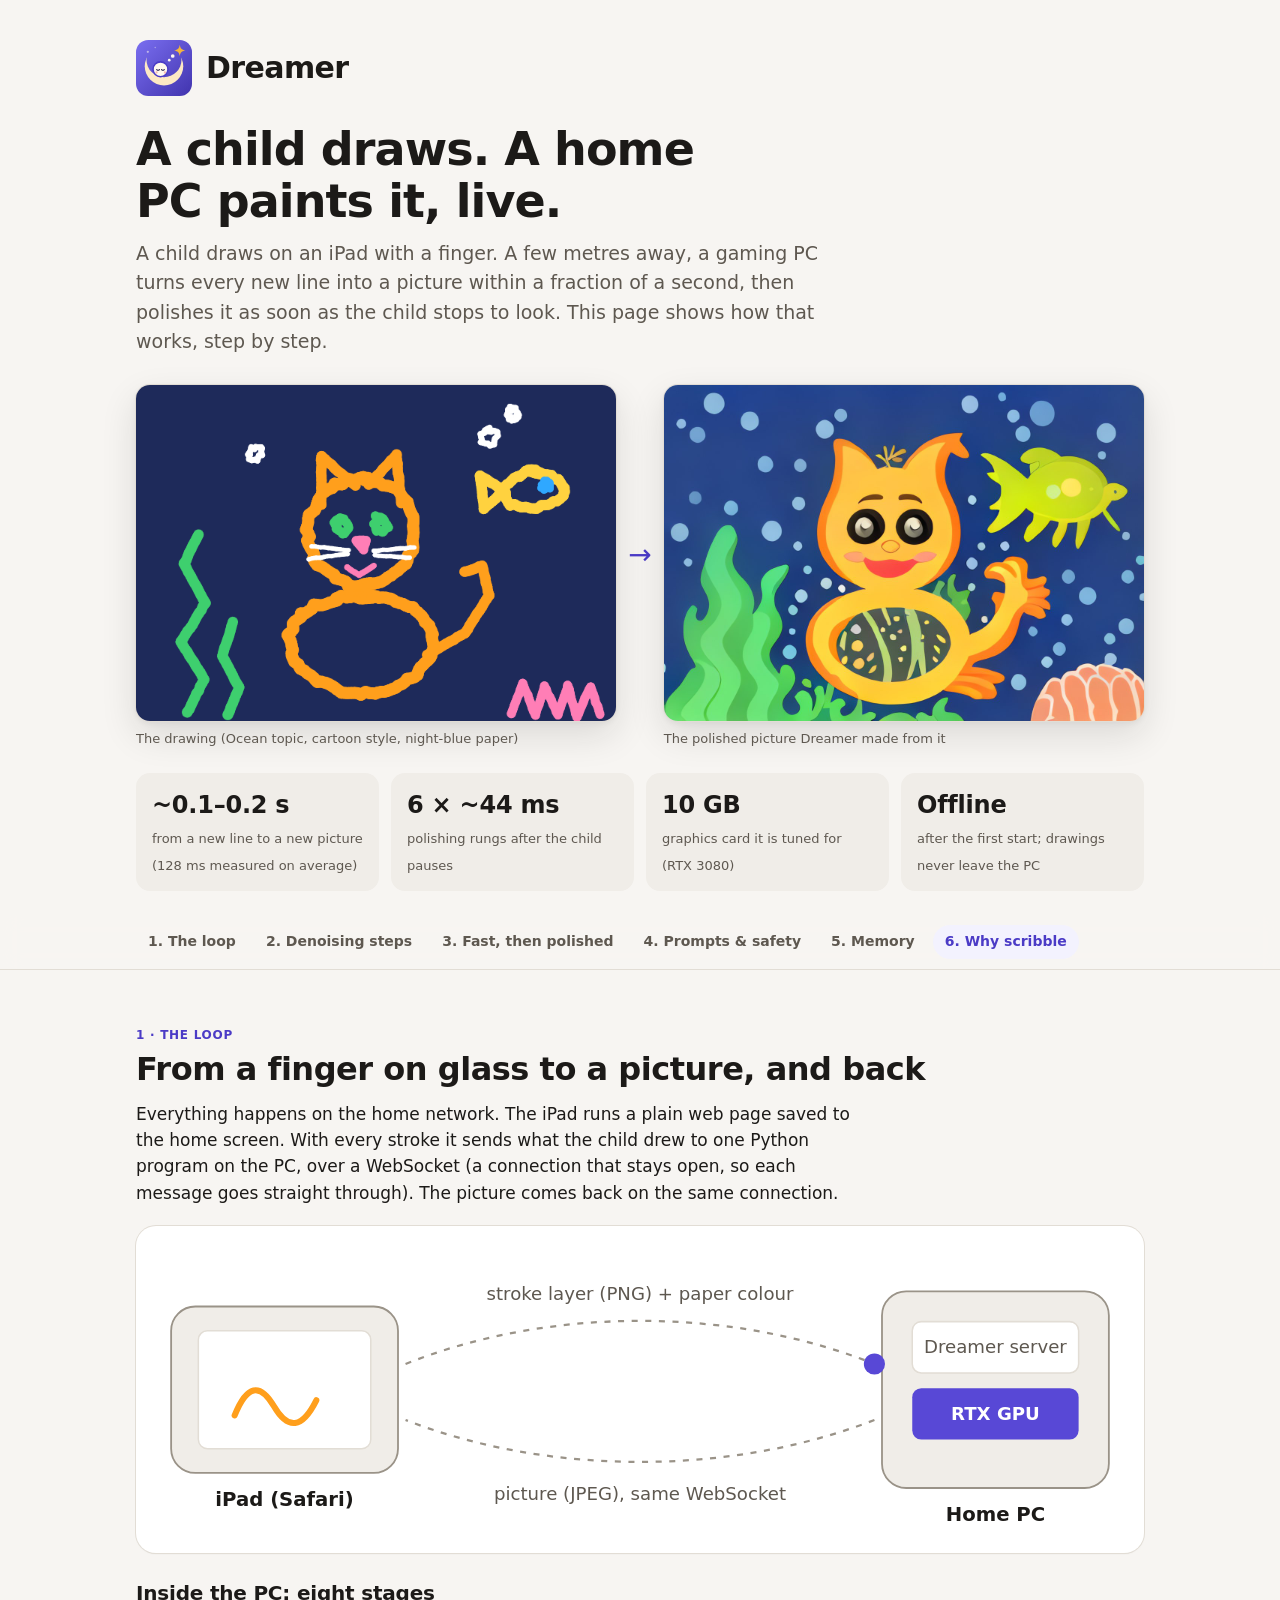
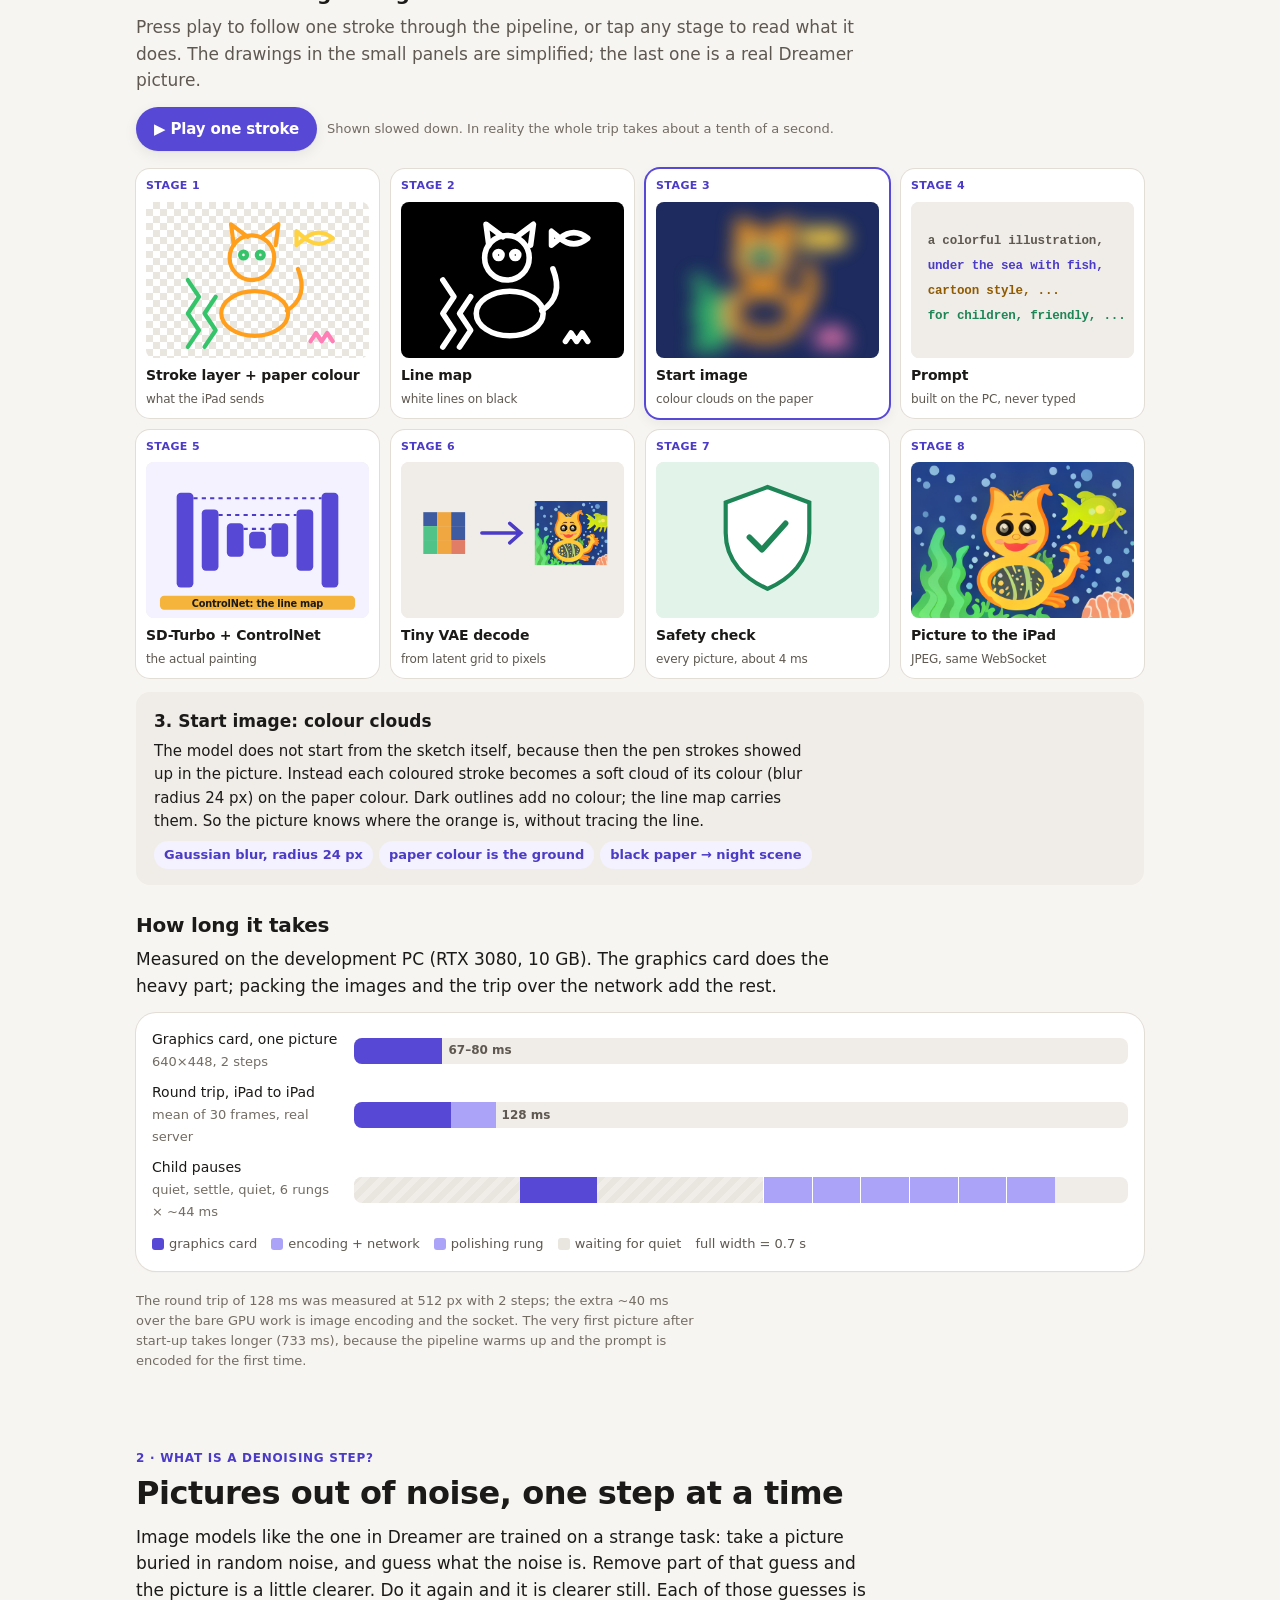
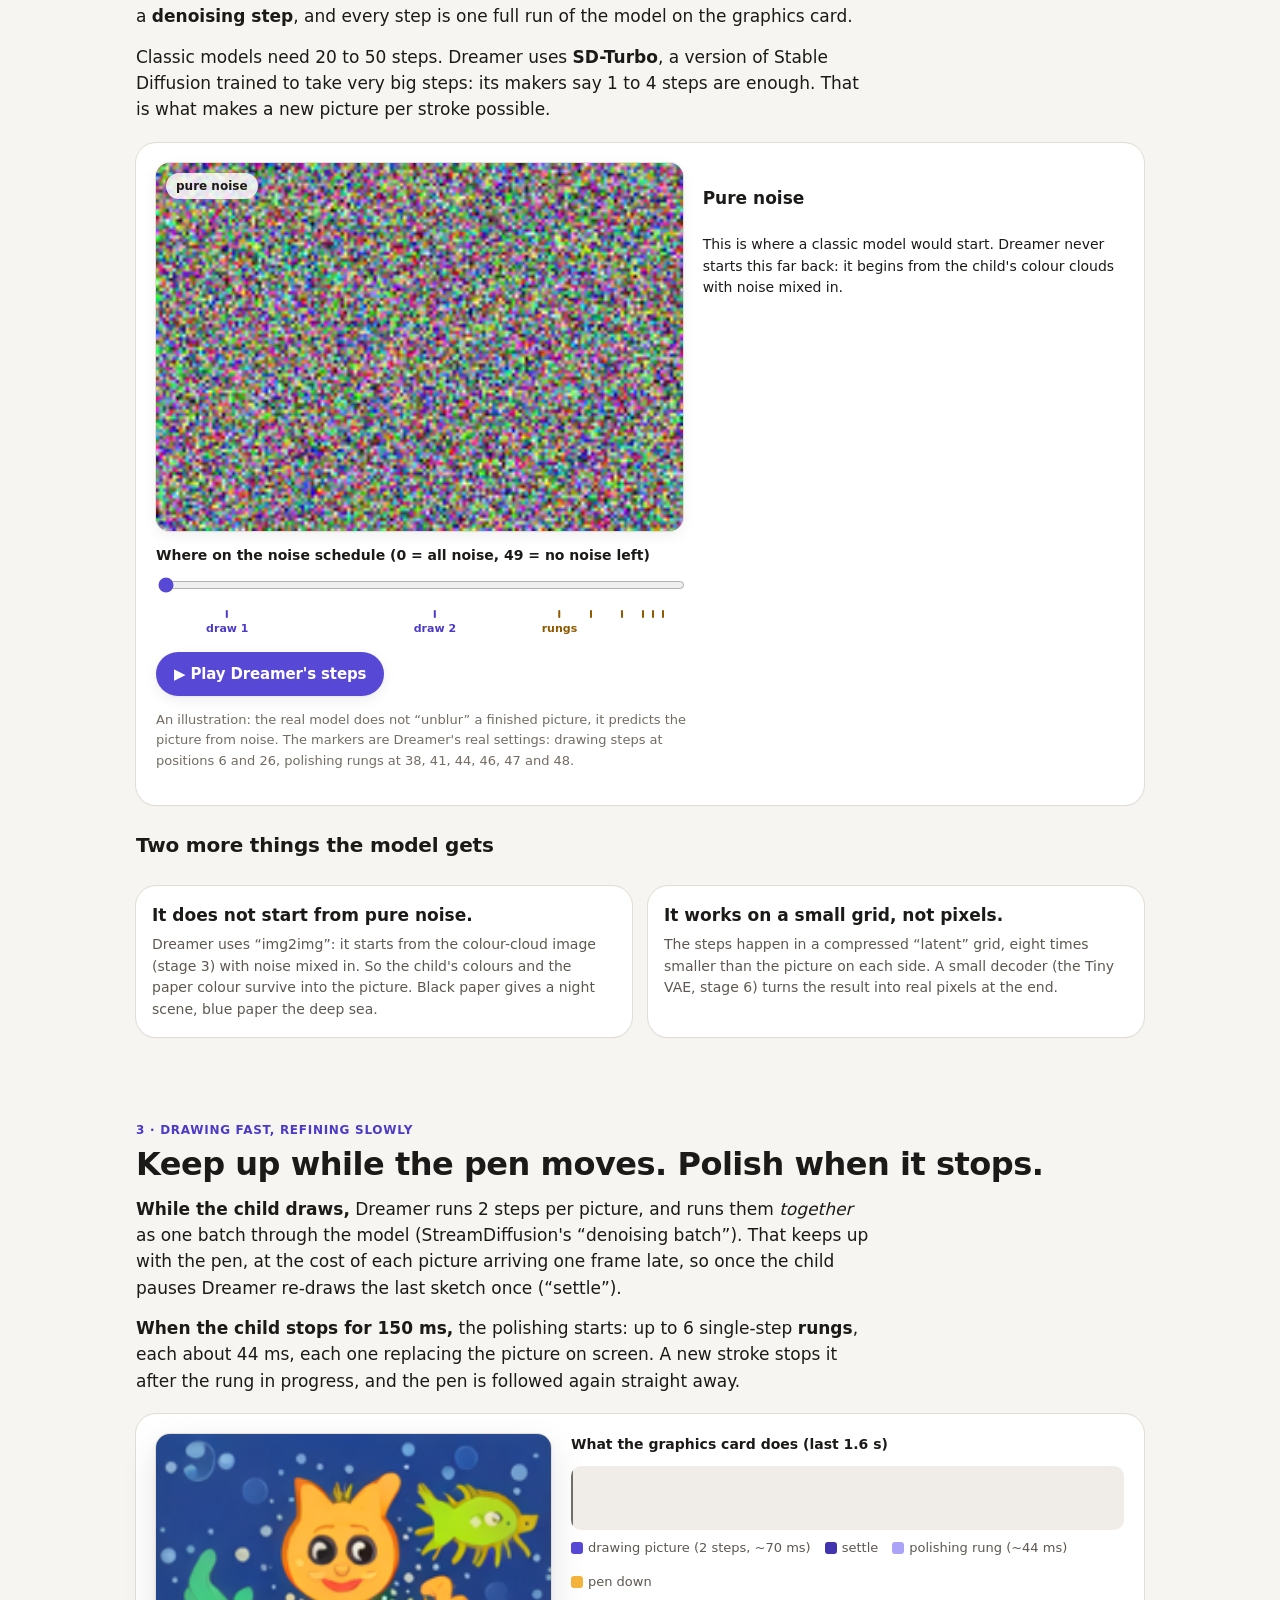
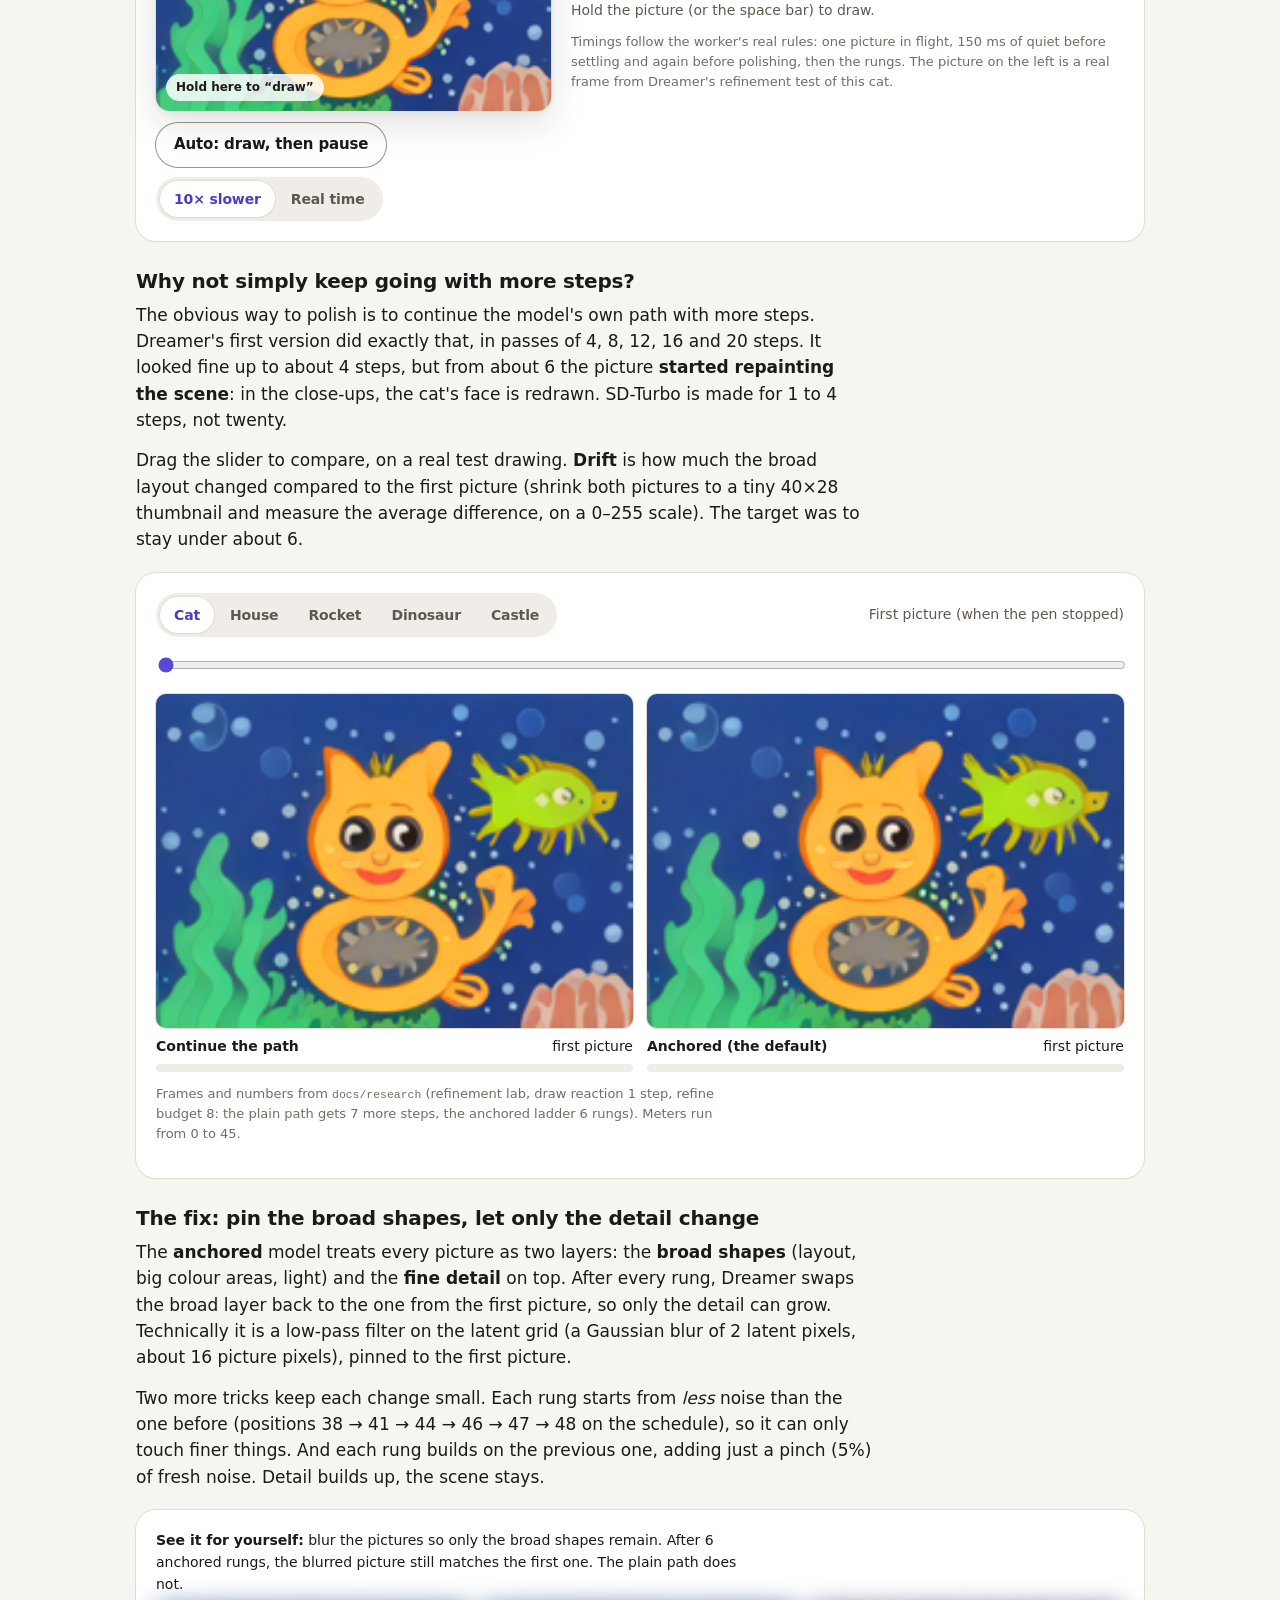
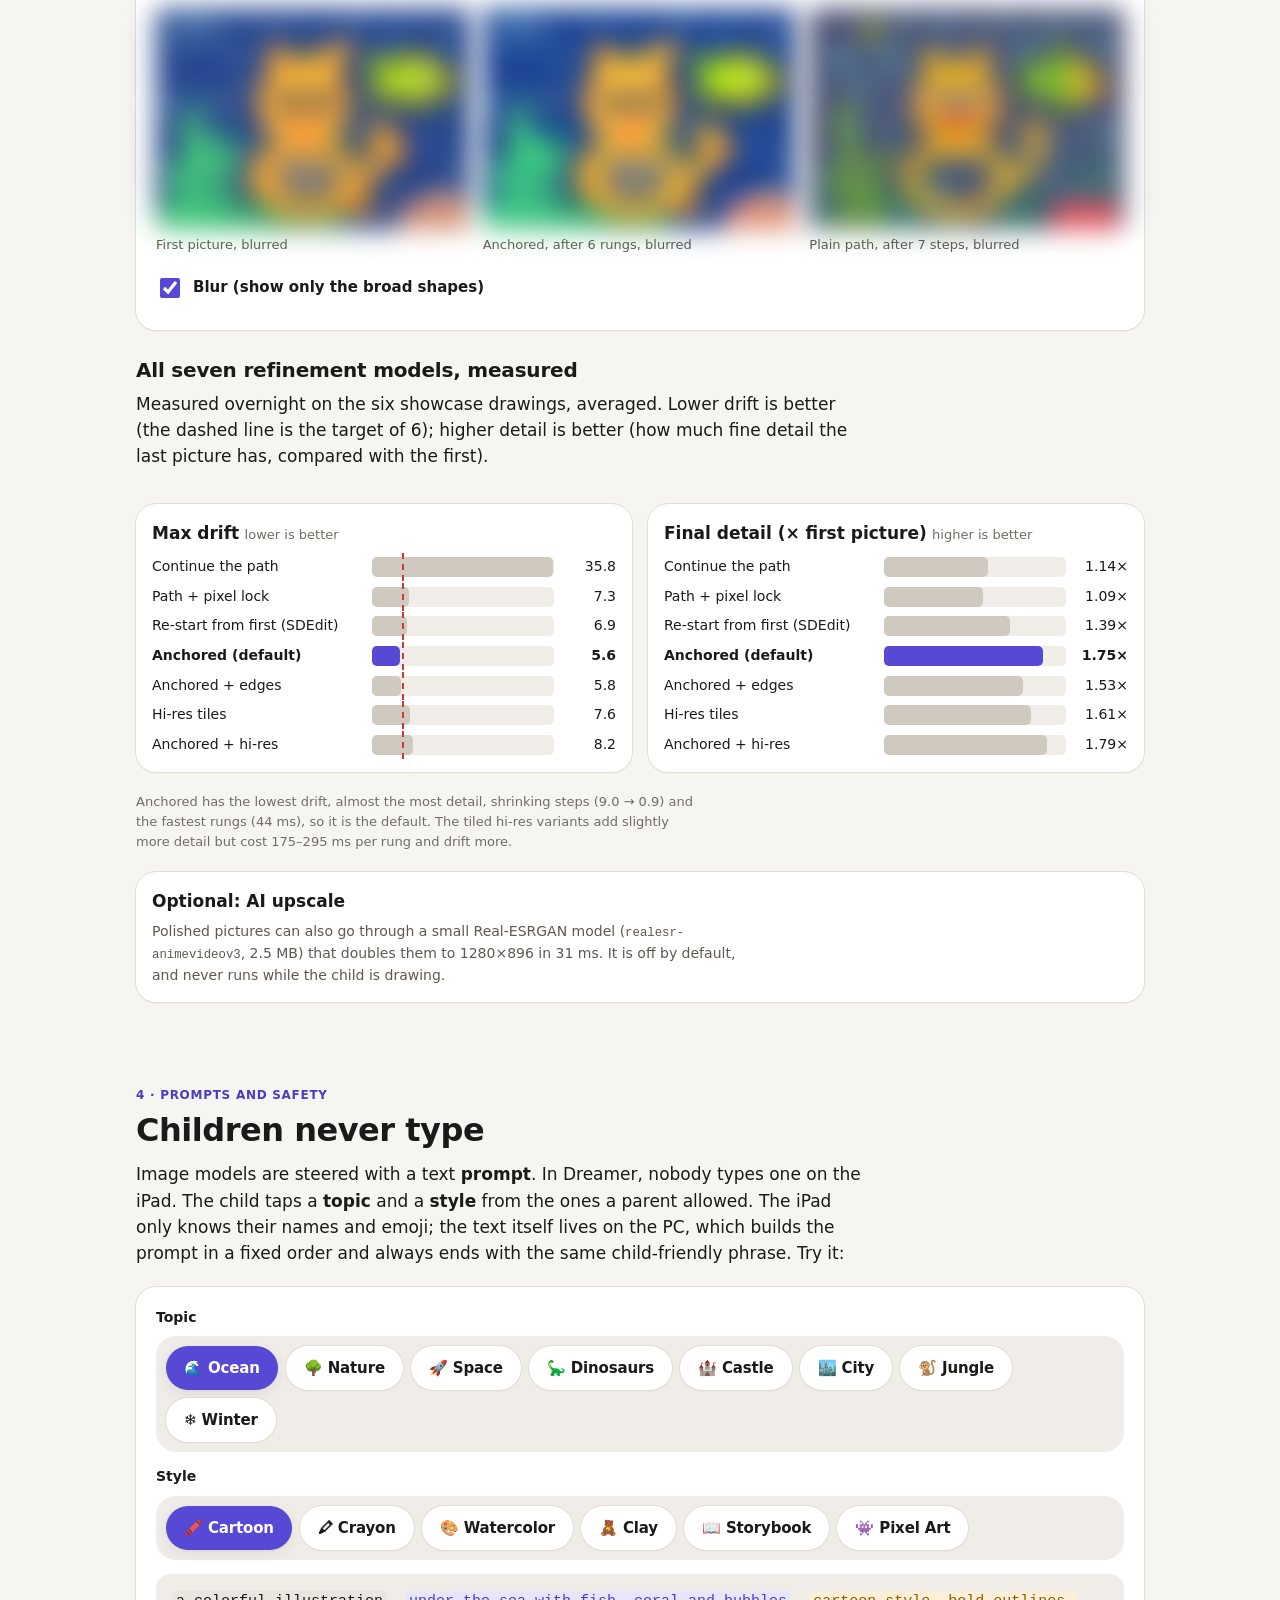
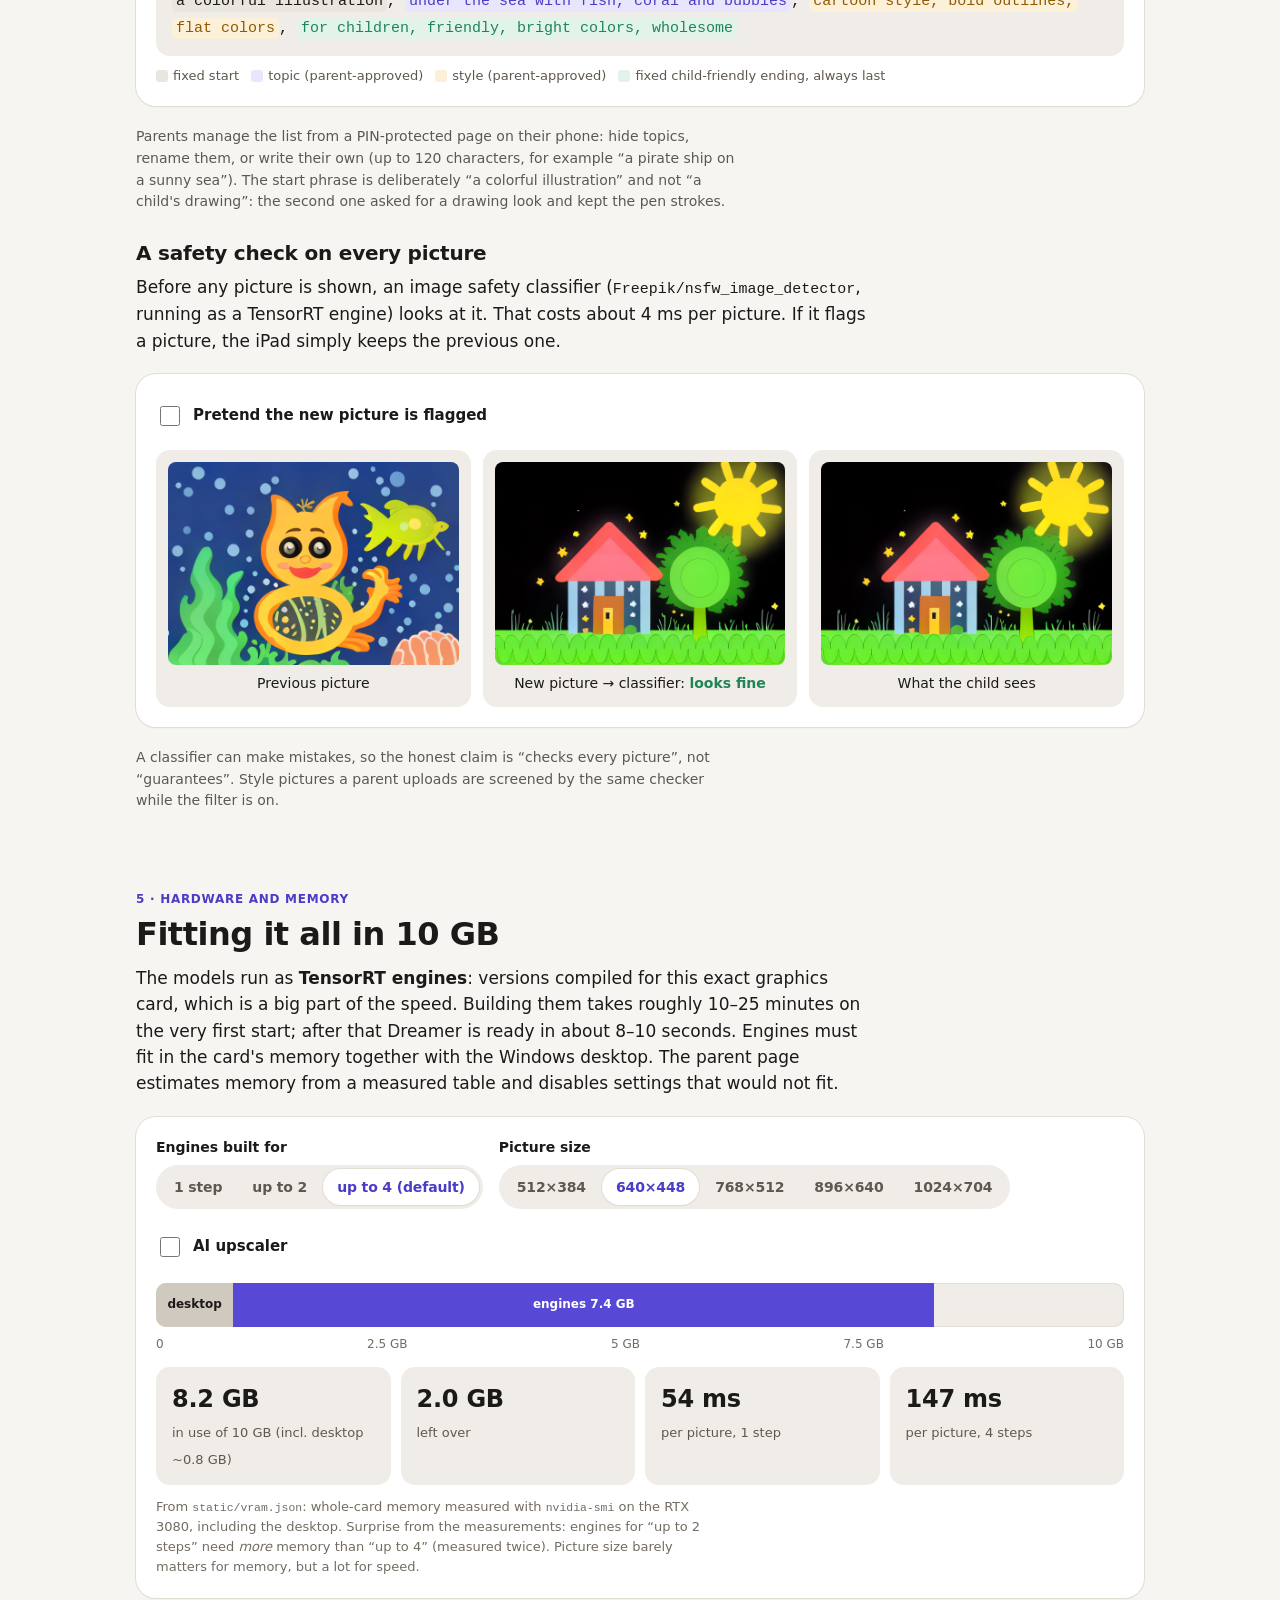
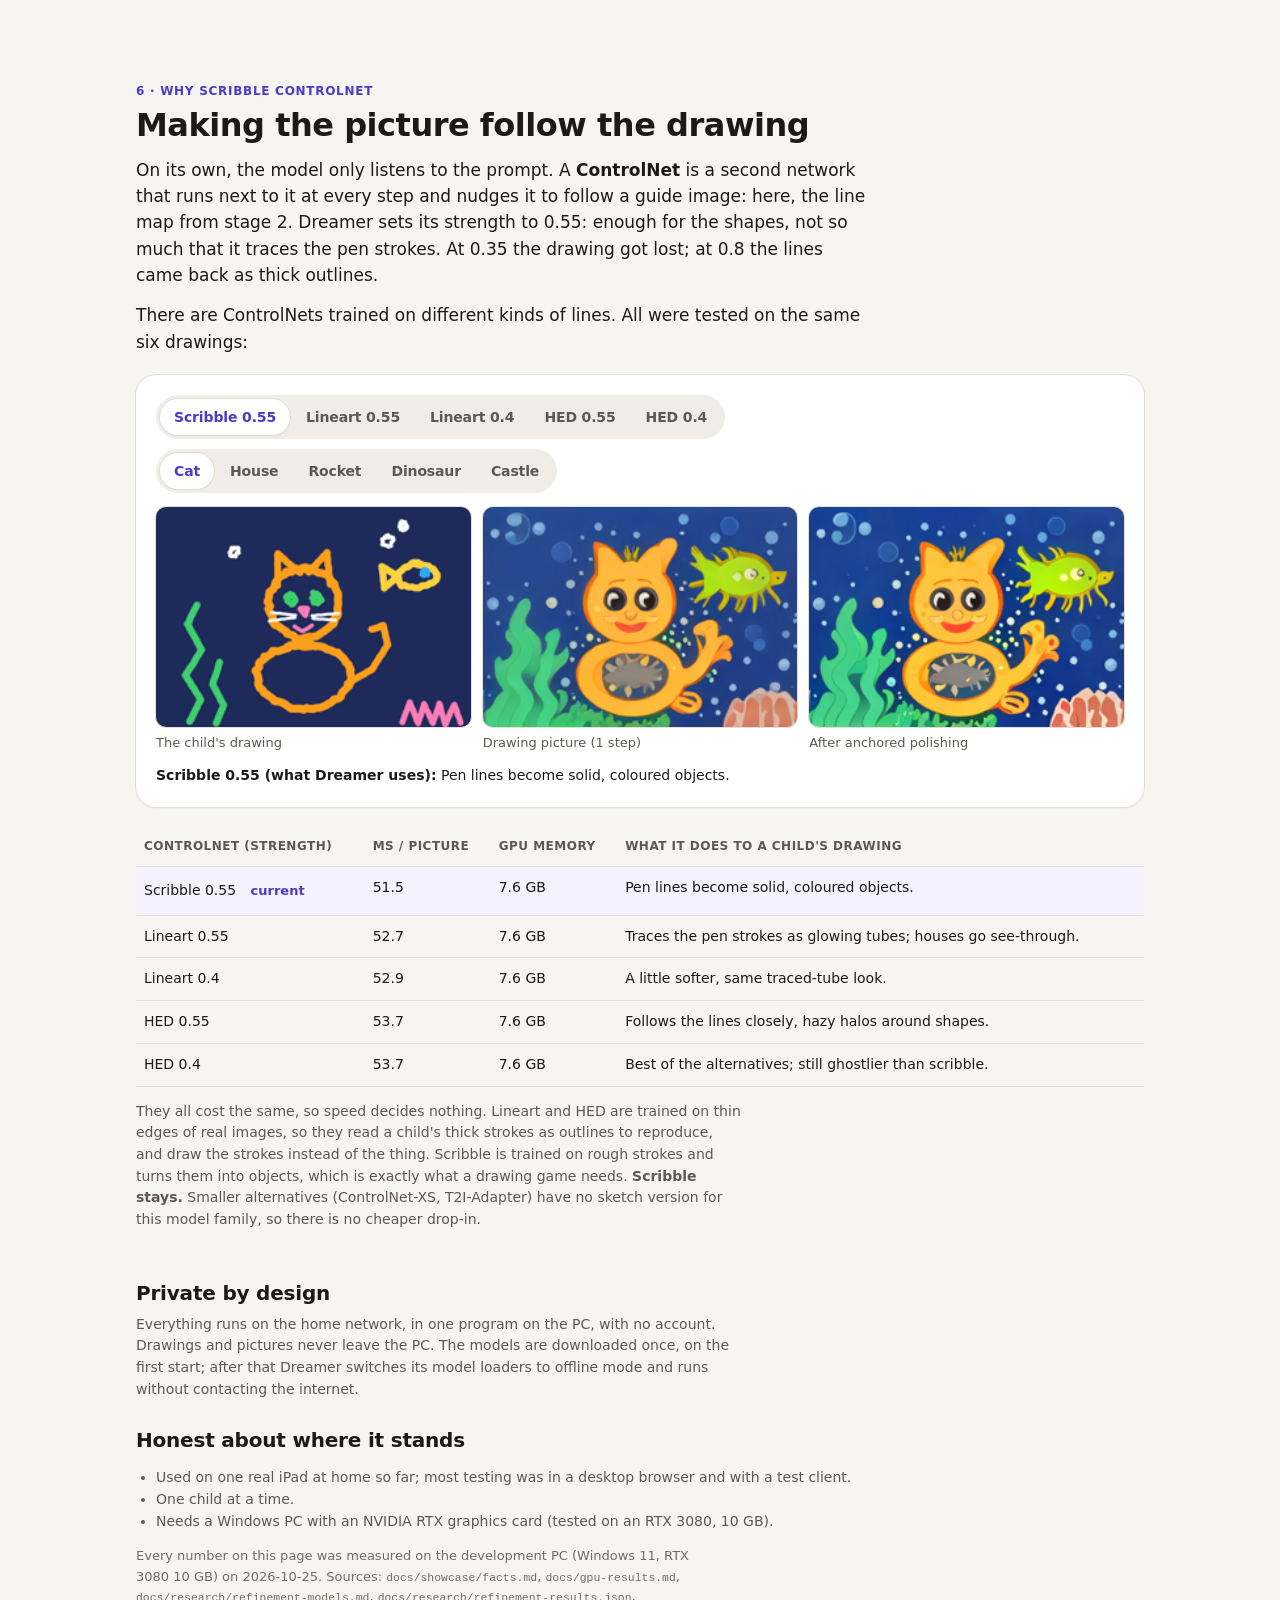
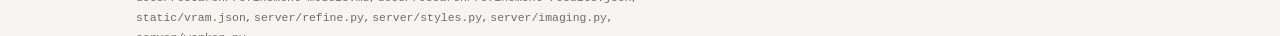
==== docs/how-it-works.html @ 0531d667 "Help strip shows the anchored refinement; explainer page; refinement timing corrected" ====
<!doctype html>
<html lang="en">
<head>
<meta charset="utf-8">
<meta name="viewport" content="width=device-width, initial-scale=1">
<title>How Dreamer Works</title>
<meta name="description" content="An interactive look inside Dreamer: how a child's drawing on an iPad becomes a picture on a home PC, live.">
<style>
/* Tokens follow static/theme.css (docs/design-system.md). Only this block holds raw colours. */
:root {
  --sand-0: #ffffff; --sand-25: #fcfbf9; --sand-50: #f7f5f2; --sand-100: #f0ede8; --sand-150: #e9e5df;
  --sand-200: #e2ddd5; --sand-300: #cfc9bf; --sand-400: #9a9388; --sand-500: #736c63; --sand-600: #5e5850;
  --sand-700: #46413b; --sand-800: #2a2724; --sand-850: #221f1d; --sand-900: #1c1a18; --sand-950: #141311;
  --sand-1000: #0e0d0c;
  --iris-50: #f3f2fe; --iris-100: #e8e6fd; --iris-300: #aba3f7; --iris-400: #9389f2; --iris-500: #6c5fe4;
  --iris-600: #5848d6; --iris-700: #4b3bc6; --iris-800: #4134ae; --iris-900: #2a2550; --iris-950: #211d3f;
  --green-100: #e2f3ea; --green-500: #4cbf86; --green-600: #1e8556; --green-900: #15302a;
  --amber-100: #fcf0d9; --amber-400: #f5b53d; --amber-600: #c27a00; --amber-800: #8f5a00; --amber-900: #33281a;
  --red-100: #fbe9e7; --red-300: #f28b84; --red-600: #cc3a31; --red-700: #b3302a; --red-900: #3a1d1b;

  --bg: var(--sand-50);
  --surface: var(--sand-0);
  --surface-sunken: var(--sand-100);
  --surface-pressed: var(--sand-150);
  --surface-inverse: var(--sand-900);
  --text: var(--sand-900);
  --text-muted: var(--sand-600);
  --text-subtle: var(--sand-500);
  --text-inverse: var(--sand-50);
  --text-on-accent: var(--sand-0);
  --border: var(--sand-200);
  --border-strong: var(--sand-400);
  --accent: var(--iris-600);
  --accent-hover: var(--iris-700);
  --accent-text: var(--iris-700);
  --accent-soft: var(--iris-50);
  --accent-soft-strong: var(--iris-100);
  --focus-color: var(--iris-500);
  --success: var(--green-600); --success-soft: var(--green-100);
  --warning: var(--amber-600); --warning-text: var(--amber-800); --warning-soft: var(--amber-100);
  --danger: var(--red-600); --danger-text: var(--red-700); --danger-soft: var(--red-100);
  --celebrate: var(--amber-400);
  --neutral-bar: var(--sand-300);
  --track-rung: var(--iris-300);
  --brand-night: linear-gradient(150deg, var(--iris-500) 0%, var(--iris-800) 100%);
  --shadow-color: 28 26 24;
  --shadow-1: 0 1px 2px rgb(var(--shadow-color) / 0.06), 0 1px 1px rgb(var(--shadow-color) / 0.04);
  --shadow-2: 0 1px 2px rgb(var(--shadow-color) / 0.05), 0 4px 14px rgb(var(--shadow-color) / 0.07);
  --shadow-3: 0 2px 6px rgb(var(--shadow-color) / 0.06), 0 14px 36px rgb(var(--shadow-color) / 0.12);

  --font-sans: system-ui, -apple-system, BlinkMacSystemFont, "SF Pro Text", "SF Pro", "Segoe UI Variable Text", "Segoe UI", Inter, Roboto, "Helvetica Neue", Arial, sans-serif;
  --font-rounded: ui-rounded, "SF Pro Rounded", var(--font-sans);
  --font-mono: ui-monospace, "SF Mono", "Cascadia Mono", Consolas, monospace;
  --radius-sm: 10px; --radius-md: 14px; --radius-lg: 20px; --radius-xl: 28px; --radius-pill: 999px;
  --dur-fast: 140ms; --dur-base: 200ms; --dur-slow: 320ms;
  --ease-out: cubic-bezier(0.2, 0.8, 0.2, 1);
  --ease-spring: cubic-bezier(0.34, 1.56, 0.64, 1);
  --focus-ring: 0 0 0 2px var(--surface), 0 0 0 4px var(--focus-color);
  color-scheme: light dark;
}
@media (prefers-color-scheme: dark) {
  :root:not([data-theme="light"]) {
    --bg: var(--sand-950); --surface: var(--sand-900); --surface-sunken: var(--sand-1000);
    --surface-pressed: var(--sand-800); --surface-inverse: var(--sand-50);
    --text: var(--sand-50); --text-muted: var(--sand-300); --text-subtle: var(--sand-400); --text-inverse: var(--sand-900);
    --border: var(--sand-800); --border-strong: var(--sand-600);
    --accent: var(--iris-500); --accent-hover: var(--iris-600); --accent-text: var(--iris-300);
    --accent-soft: var(--iris-950); --accent-soft-strong: var(--iris-900); --focus-color: var(--iris-400);
    --success: var(--green-500); --success-soft: var(--green-900);
    --warning-text: var(--amber-400); --warning-soft: var(--amber-900);
    --danger-text: var(--red-300); --danger-soft: var(--red-900);
    --neutral-bar: var(--sand-700); --track-rung: var(--iris-400);
    --shadow-color: 0 0 0;
  }
}
:root[data-theme="dark"] {
  --bg: var(--sand-950); --surface: var(--sand-900); --surface-sunken: var(--sand-1000);
  --surface-pressed: var(--sand-800); --surface-inverse: var(--sand-50);
  --text: var(--sand-50); --text-muted: var(--sand-300); --text-subtle: var(--sand-400); --text-inverse: var(--sand-900);
  --border: var(--sand-800); --border-strong: var(--sand-600);
  --accent: var(--iris-500); --accent-hover: var(--iris-600); --accent-text: var(--iris-300);
  --accent-soft: var(--iris-950); --accent-soft-strong: var(--iris-900); --focus-color: var(--iris-400);
  --success: var(--green-500); --success-soft: var(--green-900);
  --warning-text: var(--amber-400); --warning-soft: var(--amber-900);
  --danger-text: var(--red-300); --danger-soft: var(--red-900);
  --neutral-bar: var(--sand-700); --track-rung: var(--iris-400);
  --shadow-color: 0 0 0;
}

* { box-sizing: border-box; }
html { -webkit-text-size-adjust: 100%; }
body {
  margin: 0; background: var(--bg); color: var(--text);
  font: 400 17px/1.55 var(--font-sans);
  -webkit-font-smoothing: antialiased;
}
img { max-width: 100%; display: block; }
a { color: var(--accent-text); }
:focus-visible { outline: none; box-shadow: var(--focus-ring); border-radius: 6px; }

.wrap { max-width: 1040px; margin: 0 auto; padding: 0 16px; }
header.hero { padding-top: 40px; padding-bottom: 24px; }
.brand { display: flex; align-items: center; gap: 14px; }
.brand svg { width: 56px; height: 56px; flex: none; }
.brand .word { font-size: 30px; font-weight: 650; letter-spacing: -0.02em; }
.hero h1 { font-size: clamp(30px, 5vw, 46px); line-height: 1.12; letter-spacing: -0.02em; margin: 28px 0 12px; font-weight: 700; max-width: 18ch; }
.lede { font-size: 19px; color: var(--text-muted); max-width: 60ch; margin: 0; }
.pair { display: grid; grid-template-columns: 1fr auto 1fr; gap: 12px; align-items: start; margin: 28px 0 8px; }
.pair figure { margin: 0; }
.pair img { border-radius: var(--radius-md); box-shadow: 0 0 0 1px var(--border), var(--shadow-3); width: 100%; aspect-ratio: 640 / 448; object-fit: cover; }
.pair figcaption { font-size: 13px; color: var(--text-muted); margin-top: 8px; }
.pair .arrow { color: var(--accent-text); font-size: 28px; align-self: center; margin-top: -24px; }
.stats { display: grid; grid-template-columns: repeat(auto-fit, minmax(180px, 1fr)); gap: 12px; margin: 24px 0 0; }
.stat { background: var(--surface-sunken); border-radius: var(--radius-md); padding: 14px 16px; }
.stat b { display: block; font-size: 24px; letter-spacing: -0.01em; font-variant-numeric: tabular-nums; }
.stat span { font-size: 13px; color: var(--text-muted); }

nav.toc { position: sticky; top: 0; z-index: 5; background: color-mix(in srgb, var(--bg) 88%, transparent); backdrop-filter: blur(10px); -webkit-backdrop-filter: blur(10px); border-bottom: 1px solid var(--border); }
nav.toc ol { list-style: none; display: flex; gap: 6px; margin: 0 auto; padding: 10px 16px; max-width: 1040px; overflow-x: auto; scrollbar-width: none; }
nav.toc ol::-webkit-scrollbar { display: none; }
nav.toc a { display: block; white-space: nowrap; text-decoration: none; color: var(--text-muted); font-size: 14px; font-weight: 600; padding: 6px 12px; border-radius: var(--radius-pill); }
nav.toc a:hover { background: var(--surface-sunken); color: var(--text); }
nav.toc a.on { background: var(--accent-soft); color: var(--accent-text); }

section.chapter { padding: 56px 0 8px; scroll-margin-top: 56px; }
.kicker { font-size: 12px; font-weight: 600; letter-spacing: 0.06em; text-transform: uppercase; color: var(--accent-text); margin: 0 0 6px; }
h2 { font-size: clamp(24px, 3.4vw, 32px); line-height: 1.2; letter-spacing: -0.015em; margin: 0 0 12px; }
h3 { font-size: 20px; line-height: 1.25; letter-spacing: -0.01em; margin: 28px 0 8px; }
p { margin: 0 0 14px; max-width: 68ch; }
.muted { color: var(--text-muted); }
.small { font-size: 14px; }
.note { font-size: 13px; color: var(--text-subtle); }
code, .mono { font-family: var(--font-mono); font-size: 0.88em; }

.card { background: var(--surface); border-radius: var(--radius-lg); box-shadow: 0 0 0 1px var(--border), var(--shadow-1); padding: 20px; margin: 20px 0; }
.card.tight { padding: 16px; }
.grid2 { display: grid; grid-template-columns: repeat(auto-fit, minmax(280px, 1fr)); gap: 16px; }

button, .btn { font: 600 15px/1 var(--font-sans); letter-spacing: -0.01em; border: 0; cursor: pointer; border-radius: var(--radius-pill); padding: 0 18px; min-height: 44px; color: var(--text); background: var(--surface); box-shadow: 0 0 0 1px var(--border-strong); transition: transform var(--dur-fast) var(--ease-spring), background var(--dur-fast); }
button:active { transform: scale(0.96); }
button.primary { background: var(--accent); color: var(--text-on-accent); box-shadow: var(--shadow-2); }
button.primary:hover { background: var(--accent-hover); }
.row { display: flex; flex-wrap: wrap; gap: 10px; align-items: center; }
.seg { display: inline-flex; flex-wrap: wrap; background: var(--surface-sunken); border-radius: 22px; padding: 4px; gap: 2px; }
.seg button { box-shadow: none; background: transparent; color: var(--text-muted); min-height: 36px; padding: 0 14px; font-size: 14px; }
.seg button[aria-pressed="true"] { background: var(--surface); color: var(--accent-text); box-shadow: 0 0 0 1px var(--border), var(--shadow-1); }
input[type="range"] { width: 100%; accent-color: var(--accent); min-height: 32px; }
label.switch { display: inline-flex; align-items: center; gap: 10px; font-size: 15px; font-weight: 600; cursor: pointer; min-height: 44px; }
label.switch input { width: 20px; height: 20px; accent-color: var(--accent); }

/* ---- 1. the loop ---- */
.net svg { width: 100%; height: auto; display: block; }
.net .lbl { font: 600 13px var(--font-sans); fill: var(--text); }
.net .sub { font: 400 12px var(--font-sans); fill: var(--text-muted); }
.net .box { fill: var(--surface-sunken); stroke: var(--border-strong); stroke-width: 1.2; }
.net .wire { fill: none; stroke: var(--border-strong); stroke-width: 1.5; stroke-dasharray: 4 5; }
.net .packet-out { fill: var(--accent); }
.net .packet-back { fill: var(--celebrate); }
.stages { display: grid; grid-template-columns: repeat(4, minmax(0, 1fr)); gap: 12px; margin: 18px 0 0; padding: 0; list-style: none; counter-reset: stage; }
@media (max-width: 760px) { .stages { grid-template-columns: repeat(2, minmax(0, 1fr)); } }
.stage { position: relative; }
.stage button { width: 100%; text-align: left; display: flex; flex-direction: column; gap: 8px; padding: 10px; border-radius: var(--radius-md); min-height: 0; background: var(--surface); box-shadow: 0 0 0 1px var(--border); line-height: 1.3; font-weight: 600; font-size: 14px; color: var(--text); transition: box-shadow var(--dur-base), transform var(--dur-fast) var(--ease-spring); }
.stage button .thumb { width: 100%; aspect-ratio: 160 / 112; border-radius: 8px; overflow: hidden; background: var(--surface-sunken); display: grid; place-items: center; }
.stage button .thumb > * { width: 100%; height: 100%; }
.stage button small { color: var(--text-muted); font-weight: 400; font-size: 12px; }
.stage button .num { font-size: 11px; font-weight: 700; color: var(--accent-text); letter-spacing: 0.04em; }
.stage.on button { box-shadow: 0 0 0 2px var(--accent), var(--shadow-2); }
.stage.lit button { box-shadow: 0 0 0 2px var(--celebrate), var(--shadow-2); }
.stage button .thumb.checker, .checker { background-color: var(--sand-0); background-image: linear-gradient(45deg, var(--sand-150) 25%, transparent 25%), linear-gradient(-45deg, var(--sand-150) 25%, transparent 25%), linear-gradient(45deg, transparent 75%, var(--sand-150) 75%), linear-gradient(-45deg, transparent 75%, var(--sand-150) 75%); background-size: 14px 14px; background-position: 0 0, 0 7px, 7px -7px, -7px 0; }
.stage-detail { margin-top: 14px; background: var(--surface-sunken); border-radius: var(--radius-md); padding: 16px 18px; min-height: 120px; }
.stage-detail h4 { margin: 0 0 6px; font-size: 17px; }
.stage-detail p { margin: 0 0 8px; font-size: 15px; }
.stage-detail .facts { display: flex; flex-wrap: wrap; gap: 6px; margin-top: 8px; }
.chip { display: inline-flex; align-items: center; gap: 6px; font-size: 13px; font-weight: 600; padding: 4px 10px; border-radius: var(--radius-pill); background: var(--surface); box-shadow: 0 0 0 1px var(--border); color: var(--text); }
.chip.accent { background: var(--accent-soft); color: var(--accent-text); box-shadow: none; }
.latency { display: grid; gap: 10px; margin-top: 8px; }
.lat-row { display: grid; grid-template-columns: minmax(110px, 190px) 1fr; gap: 12px; align-items: center; font-size: 14px; }
.lat-bar { height: 26px; border-radius: 8px; background: var(--surface-sunken); position: relative; overflow: hidden; }
.lat-bar span { position: absolute; top: 0; bottom: 0; display: flex; align-items: center; padding: 0 8px; font-size: 12px; font-weight: 600; white-space: nowrap; color: var(--text-on-accent); overflow: hidden; }
.lat-bar .gpu { background: var(--accent); }
.lat-bar .net { background: var(--iris-300); color: var(--iris-900); }
.lat-bar .wait { background: repeating-linear-gradient(135deg, var(--surface-pressed) 0 6px, transparent 6px 12px); color: var(--text-muted); }
.lat-bar .rung { background: var(--track-rung); color: var(--iris-900); border-left: 1px solid var(--surface); }

/* ---- 2. denoise ---- */
.denoise { display: grid; grid-template-columns: minmax(0, 1.25fr) minmax(0, 1fr); gap: 20px; align-items: start; }
@media (max-width: 760px) { .denoise { grid-template-columns: 1fr; } }
.noisy { position: relative; border-radius: var(--radius-md); overflow: hidden; aspect-ratio: 640 / 448; box-shadow: 0 0 0 1px var(--border), var(--shadow-2); background: #808080; }
.noisy img, .noisy canvas { position: absolute; inset: 0; width: 100%; height: 100%; object-fit: cover; }
.noisy canvas { image-rendering: auto; }
.noisy .badge { position: absolute; left: 10px; top: 10px; background: rgb(255 255 255 / 0.84); color: var(--sand-900); font-size: 12px; font-weight: 700; padding: 4px 10px; border-radius: var(--radius-pill); }
.scale { position: relative; height: 34px; margin: 2px 9px 0; }
.scale span { position: absolute; transform: translateX(-50%); font-size: 11px; font-weight: 600; white-space: nowrap; top: 0; color: var(--text-muted); }
.scale span::before { content: ""; display: block; width: 2px; height: 8px; background: currentColor; margin: 0 auto 2px; border-radius: 1px; }
.scale .d { color: var(--accent-text); }
.scale .r { color: var(--warning-text); }
.stepcopy { min-height: 150px; }

/* ---- 3. refine ---- */
.sim { display: grid; grid-template-columns: minmax(0, 1fr) minmax(0, 1.4fr); gap: 20px; align-items: start; }
@media (max-width: 760px) { .sim { grid-template-columns: 1fr; } }
.pad { position: relative; aspect-ratio: 200 / 140; border-radius: var(--radius-md); overflow: hidden; box-shadow: 0 0 0 1px var(--border), var(--shadow-3); touch-action: none; user-select: none; -webkit-user-select: none; cursor: crosshair; background-color: var(--surface-sunken); }
.pad .crop { position: absolute; inset: 0; }
.pad .tag { position: absolute; left: 10px; bottom: 10px; background: rgb(255 255 255 / 0.84); color: var(--sand-900); font-size: 12px; font-weight: 700; padding: 4px 10px; border-radius: var(--radius-pill); }
.pad.drawing { box-shadow: 0 0 0 3px var(--accent), var(--shadow-3); }
.track { position: relative; height: 64px; background: var(--surface-sunken); border-radius: var(--radius-sm); overflow: hidden; margin-top: 10px; }
.track .blk { position: absolute; top: 10px; height: 30px; border-radius: 5px; font-size: 10px; font-weight: 700; display: flex; align-items: center; justify-content: center; overflow: hidden; color: var(--text-on-accent); border: 1px solid var(--surface); }
.track .blk.draw { background: var(--accent); }
.track .blk.settle { background: var(--iris-800); }
.track .blk.rung { background: var(--track-rung); color: var(--iris-900); }
.track .blk.pen { top: 46px; height: 8px; background: var(--celebrate); border: 0; border-radius: 4px; }
.track .now { position: absolute; top: 0; bottom: 0; width: 2px; background: var(--text); opacity: 0.6; }
.legend { display: flex; flex-wrap: wrap; gap: 14px; font-size: 13px; color: var(--text-muted); margin-top: 8px; }
.legend i { display: inline-block; width: 12px; height: 12px; border-radius: 3px; vertical-align: -2px; margin-right: 5px; }
.readout { font-size: 14px; color: var(--text-muted); margin-top: 8px; min-height: 22px; font-variant-numeric: tabular-nums; }

.compare { display: grid; grid-template-columns: 1fr 1fr; gap: 14px; }
@media (max-width: 560px) { .compare { grid-template-columns: 1fr; } }
.compare figure { margin: 0; }
.cell { aspect-ratio: 200 / 140; border-radius: var(--radius-sm); box-shadow: 0 0 0 1px var(--border); background-color: var(--surface-sunken); background-repeat: no-repeat; }
.compare figcaption { display: flex; justify-content: space-between; gap: 8px; font-size: 14px; margin-top: 8px; font-variant-numeric: tabular-nums; flex-wrap: wrap; }
.compare figcaption b { font-weight: 600; }
.meter { height: 8px; background: var(--surface-sunken); border-radius: 4px; overflow: hidden; margin-top: 6px; }
.meter span { display: block; height: 100%; border-radius: 4px; transition: width var(--dur-base) var(--ease-out); }
.blurrow { display: grid; grid-template-columns: repeat(3, minmax(0, 1fr)); gap: 12px; }
@media (max-width: 560px) { .blurrow { grid-template-columns: 1fr; } }
.blurrow figure { margin: 0; }
.blurrow .cell { overflow: hidden; }
.blurrow figcaption { font-size: 13px; color: var(--text-muted); margin-top: 6px; }

.bars { display: grid; gap: 8px; margin-top: 10px; }
.bar-row { display: grid; grid-template-columns: minmax(120px, 210px) 1fr 52px; gap: 10px; align-items: center; font-size: 14px; }
.bar-row .track2 { position: relative; height: 20px; background: var(--surface-sunken); border-radius: 5px; }
.bar-row .fill { position: absolute; left: 0; top: 0; bottom: 0; border-radius: 5px; background: var(--neutral-bar); }
.bar-row.best .fill { background: var(--accent); }
.bar-row.best { font-weight: 700; }
.bar-row .val { text-align: right; font-variant-numeric: tabular-nums; }
.bar-row .limit { position: absolute; top: -4px; bottom: -4px; width: 0; border-left: 2px dashed var(--danger); }
@media (max-width: 520px) { .bar-row { grid-template-columns: 1fr 44px; } .bar-row .name { grid-column: 1 / -1; margin-bottom: -4px; } }

/* ---- 4. prompt ---- */
.picks { display: flex; flex-wrap: wrap; gap: 8px; background: var(--surface-sunken); border-radius: var(--radius-lg); padding: 10px; }
.pick { box-shadow: 0 0 0 1px var(--border), var(--shadow-1); background: var(--surface); font-family: var(--font-rounded); font-size: 15px; min-height: 44px; }
.pick[aria-pressed="true"] { background: var(--accent); color: var(--text-on-accent); box-shadow: var(--shadow-2); }
.prompt-out { font-family: var(--font-mono); font-size: 15px; line-height: 1.8; background: var(--surface-sunken); border-radius: var(--radius-md); padding: 14px 16px; margin-top: 14px; word-break: break-word; }
.prompt-out span { border-radius: 5px; padding: 2px 4px; -webkit-box-decoration-break: clone; box-decoration-break: clone; }
.p-head { background: var(--surface-pressed); }
.p-topic { background: var(--accent-soft-strong); color: var(--accent-text); }
.p-style { background: var(--warning-soft); color: var(--warning-text); }
.p-tail { background: var(--success-soft); color: var(--success); }
.keyrow { display: flex; flex-wrap: wrap; gap: 12px; font-size: 13px; margin-top: 10px; color: var(--text-muted); }
.keyrow i { display: inline-block; width: 12px; height: 12px; border-radius: 3px; vertical-align: -2px; margin-right: 5px; }
.safety { display: grid; grid-template-columns: repeat(3, minmax(0, 1fr)); gap: 12px; align-items: center; margin-top: 12px; }
@media (max-width: 560px) { .safety { grid-template-columns: 1fr; } }
.safety .tile { background: var(--surface-sunken); border-radius: var(--radius-md); padding: 12px; text-align: center; font-size: 14px; }
.safety .tile img { border-radius: 8px; margin: 0 auto 8px; aspect-ratio: 640 / 448; object-fit: cover; width: 100%; }
.safety .verdict { font-weight: 700; }
.safety .ok { color: var(--success); }
.safety .flag { color: var(--danger-text); }

/* ---- 5. memory ---- */
.vram { height: 44px; display: flex; border-radius: var(--radius-sm); overflow: hidden; background: var(--surface-sunken); box-shadow: inset 0 0 0 1px var(--border); margin: 14px 0 8px; }
.vram span { height: 100%; display: flex; align-items: center; justify-content: center; font-size: 12px; font-weight: 700; white-space: nowrap; overflow: hidden; transition: width var(--dur-slow) var(--ease-out); }
.vram .desk { background: var(--neutral-bar); color: var(--text); }
.vram .eng { background: var(--accent); color: var(--text-on-accent); }
.vram .up { background: var(--celebrate); color: var(--sand-900); }
.vram-scale { display: flex; justify-content: space-between; font-size: 12px; color: var(--text-subtle); font-variant-numeric: tabular-nums; }
.vram-stats { display: grid; grid-template-columns: repeat(auto-fit, minmax(150px, 1fr)); gap: 10px; margin-top: 14px; }

/* ---- 6. controlnet ---- */
.cn { display: grid; grid-template-columns: repeat(3, minmax(0, 1fr)); gap: 12px; }
@media (max-width: 560px) { .cn { grid-template-columns: 1fr; } }
.cn figure { margin: 0; }
.cn .cell { aspect-ratio: 240 / 168; }
.cn figcaption { font-size: 13px; color: var(--text-muted); margin-top: 6px; }
table { border-collapse: collapse; width: 100%; font-size: 14px; }
th, td { text-align: left; padding: 10px 8px; border-bottom: 1px solid var(--border); vertical-align: top; }
th { font-size: 12px; text-transform: uppercase; letter-spacing: 0.04em; color: var(--text-muted); font-weight: 600; }
td.num { font-variant-numeric: tabular-nums; white-space: nowrap; }
tr.best td { background: var(--accent-soft); }
.table-scroll { overflow-x: auto; }

footer { padding-top: 48px; padding-bottom: 64px; color: var(--text-muted); font-size: 14px; }
footer ul { padding-left: 20px; }

@media (prefers-reduced-motion: reduce) {
  *, *::before, *::after { transition-duration: 1ms !important; animation-duration: 1ms !important; }
}
</style>
</head>
<body>

<header class="hero wrap">
  <div class="brand">
    <svg viewBox="0 0 128 128" aria-hidden="true">
      <defs>
        <linearGradient id="logoSky" x1="0" y1="0" x2="1" y2="1"><stop offset="0" stop-color="#7a6ef0"/><stop offset="1" stop-color="#4134ae"/></linearGradient>
        <mask id="logoCrescent" maskUnits="userSpaceOnUse" x="0" y="0" width="128" height="128"><rect width="128" height="128" fill="#fff"/><circle cx="64" cy="45" r="40" fill="#000"/></mask>
      </defs>
      <rect width="128" height="128" rx="28" fill="url(#logoSky)"/>
      <circle cx="27" cy="27" r="2.6" fill="#fff8ee" opacity="0.55"/>
      <circle cx="44" cy="17" r="1.8" fill="#fff8ee" opacity="0.4"/>
      <circle cx="64" cy="60" r="44" fill="#fde9c4" mask="url(#logoCrescent)"/>
      <circle cx="56" cy="67" r="17" fill="#fff8ee" stroke="#4b3bc6" stroke-width="3.5"/>
      <path d="M47.5 67.5q3 3.4 6 0M58.5 67.5q3 3.4 6 0" fill="none" stroke="#2a2550" stroke-width="2.6" stroke-linecap="round"/>
      <circle cx="47" cy="74" r="2.4" fill="#f28b84" opacity="0.6"/>
      <circle cx="66" cy="74" r="2.4" fill="#f28b84" opacity="0.6"/>
      <circle cx="76" cy="46" r="3" fill="#fff8ee"/>
      <circle cx="84" cy="36.5" r="4.2" fill="#fff8ee"/>
      <path d="M100 11 C101.6 20 104 22.4 113 24 C104 25.6 101.6 28 100 37 C98.4 28 96 25.6 87 24 C96 22.4 98.4 20 100 11 Z" fill="#f5b53d"/>
    </svg>
    <span class="word">Dreamer</span>
  </div>
  <h1>A child draws. A home PC paints it, live.</h1>
  <p class="lede">A child draws on an iPad with a finger. A few metres away, a gaming PC turns every new line into a picture within a fraction of a second, then polishes it as soon as the child stops to look. This page shows how that works, step by step.</p>

  <div class="pair">
    <figure><img src="../screenshots/examples/cat-sketch.png" alt="A finger drawing of an orange cat, a fish and seaweed on dark blue paper"><figcaption>The drawing (Ocean topic, cartoon style, night-blue paper)</figcaption></figure>
    <div class="arrow" aria-hidden="true">&rarr;</div>
    <figure><img src="../screenshots/examples/cat-picture.jpg" alt="The same scene as a cartoon picture: a smiling cat under the sea with a fish friend"><figcaption>The polished picture Dreamer made from it</figcaption></figure>
  </div>

  <div class="stats">
    <div class="stat"><b>~0.1&ndash;0.2 s</b><span>from a new line to a new picture (128 ms measured on average)</span></div>
    <div class="stat"><b>6 &times; ~44 ms</b><span>polishing rungs after the child pauses</span></div>
    <div class="stat"><b>10 GB</b><span>graphics card it is tuned for (RTX 3080)</span></div>
    <div class="stat"><b>Offline</b><span>after the first start; drawings never leave the PC</span></div>
  </div>
</header>

<nav class="toc" aria-label="Sections">
  <ol>
    <li><a href="#loop">1. The loop</a></li>
    <li><a href="#steps">2. Denoising steps</a></li>
    <li><a href="#refine">3. Fast, then polished</a></li>
    <li><a href="#prompts">4. Prompts &amp; safety</a></li>
    <li><a href="#memory">5. Memory</a></li>
    <li><a href="#controlnet">6. Why scribble</a></li>
  </ol>
</nav>

<main class="wrap">

<!-- ============================================================ 1 -->
<section class="chapter" id="loop">
  <p class="kicker">1 &middot; The loop</p>
  <h2>From a finger on glass to a picture, and back</h2>
  <p>Everything happens on the home network. The iPad runs a plain web page saved to the home screen. With every stroke it sends what the child drew to one Python program on the PC, over a WebSocket (a connection that stays open, so each message goes straight through). The picture comes back on the same connection.</p>

  <div class="card net">
    <svg viewBox="0 0 640 190" role="img" aria-label="The iPad sends the stroke layer and paper colour to the PC; the PC sends a picture back over the same WebSocket">
      <rect class="box" x="10" y="40" width="150" height="110" rx="16"/>
      <rect x="28" y="56" width="114" height="78" rx="6" fill="var(--canvas, #fff)" stroke="var(--border)"/>
      <path d="M52 112 q12 -30 26 -6 t28 -4" fill="none" stroke="#ff9f1c" stroke-width="4" stroke-linecap="round"/>
      <text class="lbl" x="85" y="172" text-anchor="middle">iPad (Safari)</text>
      <rect class="box" x="480" y="30" width="150" height="130" rx="16"/>
      <rect x="500" y="50" width="110" height="34" rx="6" fill="var(--surface)" stroke="var(--border)"/>
      <text class="sub" x="555" y="71" text-anchor="middle">Dreamer server</text>
      <rect x="500" y="94" width="110" height="34" rx="6" fill="var(--accent)" />
      <text x="555" y="115" text-anchor="middle" style="font:600 12px var(--font-sans);fill:var(--text-on-accent)">RTX GPU</text>
      <text class="lbl" x="555" y="182" text-anchor="middle">Home PC</text>
      <path id="wireOut" class="wire" d="M165 78 C 260 40, 380 40, 475 78"/>
      <path id="wireBack" class="wire" d="M475 115 C 380 152, 260 152, 165 115"/>
      <text class="sub" x="320" y="36" text-anchor="middle">stroke layer (PNG) + paper colour</text>
      <text class="sub" x="320" y="168" text-anchor="middle">picture (JPEG), same WebSocket</text>
      <circle class="packet-out" r="7" opacity="0"><animateMotion id="motionOut" dur="0.9s" begin="indefinite" fill="freeze"><mpath href="#wireOut"/></animateMotion></circle>
      <circle class="packet-back" r="7" opacity="0"><animateMotion id="motionBack" dur="0.9s" begin="indefinite" fill="freeze"><mpath href="#wireBack"/></animateMotion></circle>
    </svg>
  </div>

  <h3>Inside the PC: eight stages</h3>
  <p class="muted">Press play to follow one stroke through the pipeline, or tap any stage to read what it does. The drawings in the small panels are simplified; the last one is a real Dreamer picture.</p>
  <div class="row"><button class="primary" id="playPipe" type="button">&#9654; Play one stroke</button><span class="note" id="pipeNote">Shown slowed down. In reality the whole trip takes about a tenth of a second.</span></div>

  <svg width="0" height="0" style="position:absolute" aria-hidden="true">
    <defs>
      <g id="catStrokes" fill="none" stroke-linecap="round" stroke-linejoin="round" style="stroke-width: var(--sw, 3)">
        <path d="M30 104 l8 -12 l-8 -12 l8 -12 l-8 -12" style="stroke: var(--ink-green, #36c46a)"/>
        <path d="M42 104 l8 -12 l-8 -12 l8 -12" style="stroke: var(--ink-green, #36c46a)"/>
        <circle cx="76" cy="40" r="16" style="stroke: var(--ink-orange, #ff9f1c)"/>
        <path d="M63 31 l-2 -15 l12 9 M83 25 l12 -9 l-2 15" style="stroke: var(--ink-orange, #ff9f1c)"/>
        <ellipse cx="78" cy="80" rx="24" ry="16" style="stroke: var(--ink-orange, #ff9f1c)"/>
        <path d="M101 78 q16 -10 8 -30" style="stroke: var(--ink-orange, #ff9f1c)"/>
        <circle cx="70" cy="38" r="2.5" style="stroke: var(--ink-green, #36c46a)"/>
        <circle cx="82" cy="38" r="2.5" style="stroke: var(--ink-green, #36c46a)"/>
        <path d="M114 26 q10 -8 20 0 q-10 8 -20 0 l-6 -5 l0 10 z" style="stroke: var(--ink-yellow, #ffd23f)"/>
        <path d="M118 100 l4 -6 l4 6 l4 -6 l4 6" style="stroke: var(--ink-pink, #ff7eb6)"/>
      </g>
      <filter id="cloudBlur" x="-30%" y="-30%" width="160%" height="160%"><feGaussianBlur stdDeviation="7"/></filter>
    </defs>
  </svg>

  <ol class="stages" id="stages">
    <li class="stage" data-stage="0"><button type="button"><span class="num">STAGE 1</span><span class="thumb checker"><svg viewBox="0 0 160 112"><use href="#catStrokes"/></svg></span>Stroke layer + paper colour<small>what the iPad sends</small></button></li>
    <li class="stage" data-stage="1"><button type="button"><span class="num">STAGE 2</span><span class="thumb"><svg viewBox="0 0 160 112"><rect width="160" height="112" fill="#000"/><use href="#catStrokes" style="--ink-green:#fff;--ink-orange:#fff;--ink-yellow:#fff;--ink-pink:#fff;--sw:4"/></svg></span>Line map<small>white lines on black</small></button></li>
    <li class="stage" data-stage="2"><button type="button"><span class="num">STAGE 3</span><span class="thumb"><svg viewBox="0 0 160 112"><rect width="160" height="112" fill="#1d2b5e"/><g filter="url(#cloudBlur)" opacity="0.95"><use href="#catStrokes" style="--sw:9"/></g></svg></span>Start image<small>colour clouds on the paper</small></button></li>
    <li class="stage" data-stage="3"><button type="button"><span class="num">STAGE 4</span><span class="thumb"><svg viewBox="0 0 160 112"><rect width="160" height="112" fill="var(--surface-sunken)"/><g style="font:600 9px var(--font-mono)"><text x="12" y="30" fill="var(--text-muted)">a colorful illustration,</text><text x="12" y="48" fill="var(--accent-text)">under the sea with fish,</text><text x="12" y="66" fill="var(--warning-text)">cartoon style, ...</text><text x="12" y="84" fill="var(--success)">for children, friendly, ...</text></g></svg></span>Prompt<small>built on the PC, never typed</small></button></li>
    <li class="stage" data-stage="4"><button type="button"><span class="num">STAGE 5</span><span class="thumb"><svg viewBox="0 0 160 112"><rect width="160" height="112" fill="var(--accent-soft)"/><g fill="var(--accent)"><rect x="22" y="22" width="12" height="68" rx="3"/><rect x="40" y="34" width="12" height="44" rx="3"/><rect x="58" y="44" width="12" height="24" rx="3"/><rect x="74" y="50" width="12" height="12" rx="3"/><rect x="90" y="44" width="12" height="24" rx="3"/><rect x="108" y="34" width="12" height="44" rx="3"/><rect x="126" y="22" width="12" height="68" rx="3"/></g><path d="M34 26 H126 M52 38 H108 M70 48 H90" stroke="var(--accent-text)" stroke-width="1.5" stroke-dasharray="3 3"/><rect x="10" y="96" width="140" height="10" rx="3" fill="var(--celebrate)"/><text x="80" y="104" text-anchor="middle" style="font:700 7px var(--font-sans)" fill="#1c1a18">ControlNet: the line map</text></svg></span>SD-Turbo + ControlNet<small>the actual painting</small></button></li>
    <li class="stage" data-stage="5"><button type="button"><span class="num">STAGE 6</span><span class="thumb"><svg viewBox="0 0 160 112"><rect width="160" height="112" fill="var(--surface-sunken)"/><g opacity="0.9"><rect x="16" y="36" width="10" height="10" fill="#2b4c9b"/><rect x="26" y="36" width="10" height="10" fill="#f0a030"/><rect x="36" y="36" width="10" height="10" fill="#2b4c9b"/><rect x="16" y="46" width="10" height="10" fill="#3fbf7f"/><rect x="26" y="46" width="10" height="10" fill="#f0a030"/><rect x="36" y="46" width="10" height="10" fill="#2b4c9b"/><rect x="16" y="56" width="10" height="10" fill="#3fbf7f"/><rect x="26" y="56" width="10" height="10" fill="#f0a030"/><rect x="36" y="56" width="10" height="10" fill="#e0705a"/></g><path d="M58 51 h28 m-8 -7 l8 7 l-8 7" stroke="var(--accent-text)" stroke-width="2.5" fill="none" stroke-linecap="round"/><image href="../screenshots/examples/cat-picture.jpg" x="96" y="28" width="52" height="46" preserveAspectRatio="xMidYMid slice"/></svg></span>Tiny VAE decode<small>from latent grid to pixels</small></button></li>
    <li class="stage" data-stage="6"><button type="button"><span class="num">STAGE 7</span><span class="thumb"><svg viewBox="0 0 160 112"><rect width="160" height="112" fill="var(--success-soft)"/><path d="M80 18 l30 11 v22 c0 20 -14 33 -30 40 c-16 -7 -30 -20 -30 -40 v-22 z" fill="var(--surface)" stroke="var(--success)" stroke-width="3"/><path d="M67 54 l9 9 l17 -19" fill="none" stroke="var(--success)" stroke-width="4" stroke-linecap="round" stroke-linejoin="round"/></svg></span>Safety check<small>every picture, about 4 ms</small></button></li>
    <li class="stage" data-stage="7"><button type="button"><span class="num">STAGE 8</span><span class="thumb"><img src="../screenshots/examples/cat-picture.jpg" alt="" style="object-fit:cover"></span>Picture to the iPad<small>JPEG, same WebSocket</small></button></li>
  </ol>
  <div class="stage-detail" id="stageDetail" aria-live="polite"></div>

  <h3>How long it takes</h3>
  <p>Measured on the development PC (RTX 3080, 10 GB). The graphics card does the heavy part; packing the images and the trip over the network add the rest.</p>
  <div class="card tight latency" id="latency"></div>
  <p class="note">The round trip of 128 ms was measured at 512&nbsp;px with 2 steps; the extra ~40 ms over the bare GPU work is image encoding and the socket. The very first picture after start-up takes longer (733 ms), because the pipeline warms up and the prompt is encoded for the first time.</p>
</section>

<!-- ============================================================ 2 -->
<section class="chapter" id="steps">
  <p class="kicker">2 &middot; What is a denoising step?</p>
  <h2>Pictures out of noise, one step at a time</h2>
  <p>Image models like the one in Dreamer are trained on a strange task: take a picture buried in random noise, and guess what the noise is. Remove part of that guess and the picture is a little clearer. Do it again and it is clearer still. Each of those guesses is a <b>denoising step</b>, and every step is one full run of the model on the graphics card.</p>
  <p>Classic models need 20 to 50 steps. Dreamer uses <b>SD-Turbo</b>, a version of Stable Diffusion trained to take very big steps: its makers say 1 to 4 steps are enough. That is what makes a new picture per stroke possible.</p>

  <div class="card">
    <div class="denoise">
      <div>
        <div class="noisy" id="noisy">
          <img src="../screenshots/examples/cat-picture.jpg" alt="The cat picture, shown more or less hidden under noise depending on the slider" id="noisyImg">
          <canvas id="noiseCanvas" width="160" height="112" aria-hidden="true"></canvas>
          <span class="badge" id="noisyBadge">noise level</span>
        </div>
        <label for="tSlider" class="small" style="display:block;margin-top:14px;font-weight:600">Where on the noise schedule (0 = all noise, 49 = no noise left)</label>
        <input type="range" id="tSlider" min="0" max="49" value="0">
        <div class="scale" id="tScale" aria-hidden="true"></div>
        <div class="row" style="margin-top:8px"><button type="button" class="primary" id="playSteps">&#9654; Play Dreamer's steps</button></div>
      </div>
      <div class="stepcopy" id="stepCopy" aria-live="polite"></div>
    </div>
    <p class="note" style="margin-top:14px">An illustration: the real model does not &ldquo;unblur&rdquo; a finished picture, it predicts the picture from noise. The markers are Dreamer's real settings: drawing steps at positions 6 and 26, polishing rungs at 38, 41, 44, 46, 47 and 48.</p>
  </div>

  <h3>Two more things the model gets</h3>
  <div class="grid2">
    <div class="card tight"><b>It does not start from pure noise.</b><p class="small muted" style="margin:6px 0 0">Dreamer uses &ldquo;img2img&rdquo;: it starts from the colour-cloud image (stage 3) with noise mixed in. So the child's colours and the paper colour survive into the picture. Black paper gives a night scene, blue paper the deep sea.</p></div>
    <div class="card tight"><b>It works on a small grid, not pixels.</b><p class="small muted" style="margin:6px 0 0">The steps happen in a compressed &ldquo;latent&rdquo; grid, eight times smaller than the picture on each side. A small decoder (the Tiny VAE, stage 6) turns the result into real pixels at the end.</p></div>
  </div>
</section>

<!-- ============================================================ 3 -->
<section class="chapter" id="refine">
  <p class="kicker">3 &middot; Drawing fast, refining slowly</p>
  <h2>Keep up while the pen moves. Polish when it stops.</h2>
  <p><b>While the child draws,</b> Dreamer runs 2 steps per picture, and runs them <i>together</i> as one batch through the model (StreamDiffusion's &ldquo;denoising batch&rdquo;). That keeps up with the pen, at the cost of each picture arriving one frame late, so once the child pauses Dreamer re-draws the last sketch once (&ldquo;settle&rdquo;).</p>
  <p><b>When the child stops for 150 ms,</b> the polishing starts: up to 6 single-step <b>rungs</b>, each about 44 ms, each one replacing the picture on screen. A new stroke stops it after the rung in progress, and the pen is followed again straight away.</p>

  <div class="card">
    <div class="sim">
      <div>
        <div class="pad" id="pad" role="button" tabindex="0" aria-label="Hold to draw (or hold the space bar). Let go to see the polishing.">
          <div class="crop" id="padCrop"></div>
          <span class="tag" id="padTag">Hold here to &ldquo;draw&rdquo;</span>
        </div>
        <div class="row" style="margin-top:12px">
          <button type="button" id="autoDraw">Auto: draw, then pause</button>
          <div class="seg" role="group" aria-label="Speed">
            <button type="button" data-speed="0.1" aria-pressed="true">10&times; slower</button>
            <button type="button" data-speed="1" aria-pressed="false">Real time</button>
          </div>
        </div>
      </div>
      <div>
        <div class="small" style="font-weight:600">What the graphics card does (last 1.6 s)</div>
        <div class="track" id="track" aria-hidden="true"></div>
        <div class="legend">
          <span><i style="background:var(--accent)"></i>drawing picture (2 steps, ~70 ms)</span>
          <span><i style="background:var(--iris-800)"></i>settle</span>
          <span><i style="background:var(--track-rung)"></i>polishing rung (~44 ms)</span>
          <span><i style="background:var(--celebrate)"></i>pen down</span>
        </div>
        <div class="readout" id="simReadout" aria-live="polite">Hold the picture (or the space bar) to draw.</div>
        <p class="note" style="margin-top:10px">Timings follow the worker's real rules: one picture in flight, 150 ms of quiet before settling and again before polishing, then the rungs. The picture on the left is a real frame from Dreamer's refinement test of this cat.</p>
      </div>
    </div>
  </div>

  <h3>Why not simply keep going with more steps?</h3>
  <p>The obvious way to polish is to continue the model's own path with more steps. Dreamer's first version did exactly that, in passes of 4, 8, 12, 16 and 20 steps. It looked fine up to about 4 steps, but from about 6 the picture <b>started repainting the scene</b>: in the close-ups, the cat's face is redrawn. SD-Turbo is made for 1 to 4 steps, not twenty.</p>
  <p>Drag the slider to compare, on a real test drawing. <b>Drift</b> is how much the broad layout changed compared to the first picture (shrink both pictures to a tiny 40&times;28 thumbnail and measure the average difference, on a 0&ndash;255 scale). The target was to stay under about 6.</p>

  <div class="card">
    <div class="row" style="justify-content:space-between">
      <div class="seg" role="group" aria-label="Test drawing" id="drawingPick"></div>
      <span class="small muted" id="stepLabel">First picture</span>
    </div>
    <input type="range" id="kSlider" min="0" max="7" value="0" aria-label="Refinement step" style="margin-top:12px">
    <div class="compare" style="margin-top:6px">
      <figure>
        <div class="cell" id="cellPath" role="img" aria-label="Continue-the-path refinement at the chosen step"></div>
        <figcaption><b>Continue the path</b><span id="pathDrift"></span></figcaption>
        <div class="meter"><span id="pathMeter" style="background:var(--danger)"></span></div>
      </figure>
      <figure>
        <div class="cell" id="cellAnch" role="img" aria-label="Anchored refinement at the chosen step"></div>
        <figcaption><b>Anchored (the default)</b><span id="anchDrift"></span></figcaption>
        <div class="meter"><span id="anchMeter" style="background:var(--accent)"></span></div>
      </figure>
    </div>
    <p class="note" style="margin-top:12px">Frames and numbers from <code>docs/research</code> (refinement lab, draw reaction 1 step, refine budget 8: the plain path gets 7 more steps, the anchored ladder 6 rungs). Meters run from 0 to 45.</p>
  </div>

  <h3>The fix: pin the broad shapes, let only the detail change</h3>
  <p>The <b>anchored</b> model treats every picture as two layers: the <b>broad shapes</b> (layout, big colour areas, light) and the <b>fine detail</b> on top. After every rung, Dreamer swaps the broad layer back to the one from the first picture, so only the detail can grow. Technically it is a low-pass filter on the latent grid (a Gaussian blur of 2 latent pixels, about 16 picture pixels), pinned to the first picture.</p>
  <p>Two more tricks keep each change small. Each rung starts from <i>less</i> noise than the one before (positions 38 &rarr; 41 &rarr; 44 &rarr; 46 &rarr; 47 &rarr; 48 on the schedule), so it can only touch finer things. And each rung builds on the previous one, adding just a pinch (5%) of fresh noise. Detail builds up, the scene stays.</p>

  <div class="card">
    <p class="small" style="margin-top:0"><b>See it for yourself:</b> blur the pictures so only the broad shapes remain. After 6 anchored rungs, the blurred picture still matches the first one. The plain path does not.</p>
    <div class="blurrow">
      <figure><div class="cell" id="blurP0"></div><figcaption>First picture, blurred</figcaption></figure>
      <figure><div class="cell" id="blurAnch"></div><figcaption>Anchored, after 6 rungs, blurred</figcaption></figure>
      <figure><div class="cell" id="blurPath"></div><figcaption>Plain path, after 7 steps, blurred</figcaption></figure>
    </div>
    <label class="switch" style="margin-top:10px"><input type="checkbox" id="blurToggle" checked> Blur (show only the broad shapes)</label>
  </div>

  <h3>All seven refinement models, measured</h3>
  <p>Measured overnight on the six showcase drawings, averaged. Lower drift is better (the dashed line is the target of 6); higher detail is better (how much fine detail the last picture has, compared with the first).</p>
  <div class="grid2">
    <div class="card tight"><b>Max drift</b> <span class="note">lower is better</span><div class="bars" id="driftBars"></div></div>
    <div class="card tight"><b>Final detail (&times; first picture)</b> <span class="note">higher is better</span><div class="bars" id="detailBars"></div></div>
  </div>
  <p class="note">Anchored has the lowest drift, almost the most detail, shrinking steps (9.0 &rarr; 0.9) and the fastest rungs (44 ms), so it is the default. The tiled hi-res variants add slightly more detail but cost 175&ndash;295 ms per rung and drift more.</p>

  <div class="card tight">
    <b>Optional: AI upscale</b>
    <p class="small muted" style="margin:6px 0 0">Polished pictures can also go through a small Real-ESRGAN model (<code>realesr-animevideov3</code>, 2.5 MB) that doubles them to 1280&times;896 in 31 ms. It is off by default, and never runs while the child is drawing.</p>
  </div>
</section>

<!-- ============================================================ 4 -->
<section class="chapter" id="prompts">
  <p class="kicker">4 &middot; Prompts and safety</p>
  <h2>Children never type</h2>
  <p>Image models are steered with a text <b>prompt</b>. In Dreamer, nobody types one on the iPad. The child taps a <b>topic</b> and a <b>style</b> from the ones a parent allowed. The iPad only knows their names and emoji; the text itself lives on the PC, which builds the prompt in a fixed order and always ends with the same child-friendly phrase. Try it:</p>

  <div class="card">
    <div class="small" style="font-weight:600;margin-bottom:8px">Topic</div>
    <div class="picks" id="topicPicks" role="group" aria-label="Topic"></div>
    <div class="small" style="font-weight:600;margin:14px 0 8px">Style</div>
    <div class="picks" id="stylePicks" role="group" aria-label="Style"></div>
    <div class="prompt-out" id="promptOut" aria-live="polite"></div>
    <div class="keyrow">
      <span><i class="p-head"></i>fixed start</span>
      <span><i class="p-topic"></i>topic (parent-approved)</span>
      <span><i class="p-style"></i>style (parent-approved)</span>
      <span><i class="p-tail"></i>fixed child-friendly ending, always last</span>
    </div>
  </div>
  <p class="small muted">Parents manage the list from a PIN-protected page on their phone: hide topics, rename them, or write their own (up to 120 characters, for example &ldquo;a pirate ship on a sunny sea&rdquo;). The start phrase is deliberately &ldquo;a colorful illustration&rdquo; and not &ldquo;a child's drawing&rdquo;: the second one asked for a drawing look and kept the pen strokes.</p>

  <h3>A safety check on every picture</h3>
  <p>Before any picture is shown, an image safety classifier (<code>Freepik/nsfw_image_detector</code>, running as a TensorRT engine) looks at it. That costs about 4 ms per picture. If it flags a picture, the iPad simply keeps the previous one.</p>
  <div class="card">
    <div class="row"><label class="switch"><input type="checkbox" id="flagToggle"> Pretend the new picture is flagged</label></div>
    <div class="safety">
      <div class="tile"><img src="../screenshots/examples/cat-picture.jpg" alt="Previous picture"><span>Previous picture</span></div>
      <div class="tile"><img src="../screenshots/examples/house-picture.jpg" alt="New picture"><span>New picture &rarr; classifier: </span><span class="verdict ok" id="verdict">looks fine</span></div>
      <div class="tile"><img src="../screenshots/examples/house-picture.jpg" alt="What the child sees" id="shownImg"><span>What the child sees</span></div>
    </div>
  </div>
  <p class="small muted">A classifier can make mistakes, so the honest claim is &ldquo;checks every picture&rdquo;, not &ldquo;guarantees&rdquo;. Style pictures a parent uploads are screened by the same checker while the filter is on.</p>
</section>

<!-- ============================================================ 5 -->
<section class="chapter" id="memory">
  <p class="kicker">5 &middot; Hardware and memory</p>
  <h2>Fitting it all in 10 GB</h2>
  <p>The models run as <b>TensorRT engines</b>: versions compiled for this exact graphics card, which is a big part of the speed. Building them takes roughly 10&ndash;25 minutes on the very first start; after that Dreamer is ready in about 8&ndash;10 seconds. Engines must fit in the card's memory together with the Windows desktop. The parent page estimates memory from a measured table and disables settings that would not fit.</p>

  <div class="card">
    <div class="row" style="gap:16px">
      <div>
        <div class="small" style="font-weight:600;margin-bottom:6px">Engines built for</div>
        <div class="seg" role="group" aria-label="Engine batch" id="engPick"></div>
      </div>
      <div>
        <div class="small" style="font-weight:600;margin-bottom:6px">Picture size</div>
        <div class="seg" role="group" aria-label="Picture size" id="sizePick"></div>
      </div>
      <label class="switch"><input type="checkbox" id="upToggle"> AI upscaler</label>
    </div>
    <div class="vram" id="vramBar" role="img" aria-label="Graphics memory use"></div>
    <div class="vram-scale"><span>0</span><span>2.5 GB</span><span>5 GB</span><span>7.5 GB</span><span>10 GB</span></div>
    <div class="vram-stats" id="vramStats"></div>
    <p class="note" style="margin:12px 0 0">From <code>static/vram.json</code>: whole-card memory measured with <code>nvidia-smi</code> on the RTX 3080, including the desktop. Surprise from the measurements: engines for &ldquo;up to 2 steps&rdquo; need <i>more</i> memory than &ldquo;up to 4&rdquo; (measured twice). Picture size barely matters for memory, but a lot for speed.</p>
  </div>
</section>

<!-- ============================================================ 6 -->
<section class="chapter" id="controlnet">
  <p class="kicker">6 &middot; Why scribble ControlNet</p>
  <h2>Making the picture follow the drawing</h2>
  <p>On its own, the model only listens to the prompt. A <b>ControlNet</b> is a second network that runs next to it at every step and nudges it to follow a guide image: here, the line map from stage 2. Dreamer sets its strength to 0.55: enough for the shapes, not so much that it traces the pen strokes. At 0.35 the drawing got lost; at 0.8 the lines came back as thick outlines.</p>
  <p>There are ControlNets trained on different kinds of lines. All were tested on the same six drawings:</p>

  <div class="card">
    <div class="row" style="justify-content:space-between">
      <div class="seg" role="group" aria-label="ControlNet variant" id="cnPick"></div>
      <div class="seg" role="group" aria-label="Test drawing" id="cnDrawingPick"></div>
    </div>
    <div class="cn" style="margin-top:14px">
      <figure><div class="cell" id="cnSketch"></div><figcaption>The child's drawing</figcaption></figure>
      <figure><div class="cell" id="cnDraw"></div><figcaption>Drawing picture (1 step)</figcaption></figure>
      <figure><div class="cell" id="cnRef"></div><figcaption>After anchored polishing</figcaption></figure>
    </div>
    <p class="small" id="cnLook" style="margin:12px 0 0"></p>
  </div>

  <div class="table-scroll">
    <table>
      <thead><tr><th>ControlNet (strength)</th><th>ms / picture</th><th>GPU memory</th><th>What it does to a child's drawing</th></tr></thead>
      <tbody id="cnTable"></tbody>
    </table>
  </div>
  <p class="small muted" style="margin-top:14px">They all cost the same, so speed decides nothing. Lineart and HED are trained on thin edges of real images, so they read a child's thick strokes as outlines to reproduce, and draw the strokes instead of the thing. Scribble is trained on rough strokes and turns them into objects, which is exactly what a drawing game needs. <b>Scribble stays.</b> Smaller alternatives (ControlNet-XS, T2I-Adapter) have no sketch version for this model family, so there is no cheaper drop-in.</p>
</section>

</main>

<footer class="wrap">
  <h3 style="color:var(--text)">Private by design</h3>
  <p>Everything runs on the home network, in one program on the PC, with no account. Drawings and pictures never leave the PC. The models are downloaded once, on the first start; after that Dreamer switches its model loaders to offline mode and runs without contacting the internet.</p>
  <h3 style="color:var(--text)">Honest about where it stands</h3>
  <ul>
    <li>Used on one real iPad at home so far; most testing was in a desktop browser and with a test client.</li>
    <li>One child at a time.</li>
    <li>Needs a Windows PC with an NVIDIA RTX graphics card (tested on an RTX 3080, 10 GB).</li>
  </ul>
  <p class="note">Every number on this page was measured on the development PC (Windows 11, RTX 3080 10 GB) on 2026-10-25. Sources: <code>docs/showcase/facts.md</code>, <code>docs/gpu-results.md</code>, <code>docs/research/refinement-models.md</code>, <code>docs/research/refinement-results.json</code>, <code>static/vram.json</code>, <code>server/refine.py</code>, <code>server/styles.py</code>, <code>server/imaging.py</code>, <code>server/worker.py</code>.</p>
</footer>

<script>
(function () {
  "use strict";
  const reducedMotion = window.matchMedia("(prefers-reduced-motion: reduce)").matches;
  const byId = (id) => document.getElementById(id);

  /* ---------- shared: sprite-sheet crops ---------- */
  // refine-<drawing>.png: 1770x980, label column 170 px, cells 200x140; row 0 = path, row 3 = anchored.
  // controlnet-<drawing>.png: 870x840, label column 150 px, cells 240x168; columns = sketch, picture, refined.
  const SHEETS = {
    refine: { width: 1770, height: 980, left: 170, cellWidth: 200, cellHeight: 140, file: (name) => `research/img/refine-${name}.png` },
    controlnet: { width: 870, height: 840, left: 150, cellWidth: 240, cellHeight: 168, file: (name) => `research/img/controlnet-${name}.png` },
  };
  function setCrop(element, sheetKey, drawing, column, row) {
    const sheet = SHEETS[sheetKey];
    const offsetX = sheet.left + column * sheet.cellWidth;
    const offsetY = row * sheet.cellHeight;
    element.style.backgroundImage = `url("${sheet.file(drawing)}")`;
    element.style.backgroundSize = `${(sheet.width / sheet.cellWidth) * 100}% auto`;
    element.style.backgroundPosition = `${(offsetX / (sheet.width - sheet.cellWidth)) * 100}% ${(offsetY / (sheet.height - sheet.cellHeight)) * 100}%`;
  }
  function segmented(container, options, initial, onChange) {
    container.innerHTML = "";
    const buttons = options.map((option) => {
      const button = document.createElement("button");
      button.type = "button";
      button.textContent = option.label;
      button.setAttribute("aria-pressed", String(option.value === initial));
      button.addEventListener("click", () => {
        buttons.forEach((other) => other.setAttribute("aria-pressed", String(other === button)));
        onChange(option.value);
      });
      container.appendChild(button);
      return button;
    });
  }

  /* ---------- nav highlight ---------- */
  const navLinks = [...document.querySelectorAll("nav.toc a")];
  const chapterObserver = new IntersectionObserver((entries) => {
    entries.forEach((entry) => {
      if (!entry.isIntersecting) return;
      navLinks.forEach((link) => link.classList.toggle("on", link.getAttribute("href") === `#${entry.target.id}`));
    });
  }, { rootMargin: "-40% 0px -55% 0px" });
  document.querySelectorAll("section.chapter").forEach((section) => chapterObserver.observe(section));

  /* ---------- 1. pipeline ---------- */
  const STAGES = [
    { title: "Stroke layer + paper colour", body: "The iPad keeps the paper as a plain background colour and the child's strokes on a separate, transparent layer. With each stroke it sends that layer as a PNG, plus the paper colour as a colour code. Sending them apart lets the PC treat the lines and the paper differently.", facts: ["PNG over WebSocket", "paper colour sent separately", "640×448 (portrait 448×640)"] },
    { title: "Line map", body: "Wherever the child drew becomes a white line on black, thickened by one pixel. This is the guide the ControlNet follows. White-on-black turned out to matter: with black-on-white, the model followed the lines clearly less.", facts: ["white on black", "lines thickened 1 px", "feeds the ControlNet"] },
    { title: "Start image: colour clouds", body: "The model does not start from the sketch itself, because then the pen strokes showed up in the picture. Instead each coloured stroke becomes a soft cloud of its colour (blur radius 24 px) on the paper colour. Dark outlines add no colour; the line map carries them. So the picture knows where the orange is, without tracing the line.", facts: ["Gaussian blur, radius 24 px", "paper colour is the ground", "black paper → night scene"] },
    { title: "Prompt", body: "The text that steers the model is built on the PC from the topic and style the child tapped, both chosen by a parent beforehand. It always ends with a fixed child-friendly phrase. Section 4 lets you build one.", facts: ["never typed by the child", "fixed ending, always last"] },
    { title: "SD-Turbo UNet + scribble ControlNet", body: "The heart of it. SD-Turbo's UNet removes noise in 2 steps while the scribble ControlNet keeps it on the child's lines (strength 0.55). Both run as TensorRT engines compiled for this graphics card. While drawing, the 2 steps run together as one batch, so the picture keeps pace with the pen.", facts: ["2 steps, batched", "ControlNet strength 0.55", "ControlNet ≈ 27 ms of a 49 ms one-step frame"] },
    { title: "Tiny VAE decode", body: "The denoising happens on a compact latent grid, eight times smaller than the picture on each side. A small, fast decoder (TinyVAE) turns that grid into the full-colour picture.", facts: ["latent grid → pixels", "TensorRT engine"] },
    { title: "Safety check", body: "An image classifier looks at every picture before it leaves the PC. If it flags one, the previous picture stays on the iPad. It costs about 4 ms per picture.", facts: ["Freepik/nsfw_image_detector", "≈ 4 ms", "flagged → previous picture stays"] },
    { title: "Picture to the iPad", body: "The picture goes back as a JPEG on the same WebSocket and appears next to the drawing. Mean round trip from a new stroke to a new picture: 128 ms, so about 0.1–0.2 s once running.", facts: ["JPEG", "128 ms mean round trip", "first picture after start-up 733 ms"] },
  ];
  const stageItems = [...document.querySelectorAll(".stage")];
  const stageDetail = byId("stageDetail");
  function showStage(index) {
    stageItems.forEach((item, position) => item.classList.toggle("on", position === index));
    const stage = STAGES[index];
    stageDetail.innerHTML = `<h4>${index + 1}. ${stage.title}</h4><p>${stage.body}</p><div class="facts">${stage.facts.map((fact) => `<span class="chip accent">${fact}</span>`).join("")}</div>`;
  }
  stageItems.forEach((item, index) => item.querySelector("button").addEventListener("click", () => showStage(index)));
  showStage(0);

  const packetOut = document.querySelector(".packet-out");
  const packetBack = document.querySelector(".packet-back");
  let pipeTimers = [];
  function playPipeline() {
    pipeTimers.forEach(clearTimeout);
    pipeTimers = [];
    const stepMs = reducedMotion ? 10 : 650;
    packetOut.setAttribute("opacity", "1");
    packetBack.setAttribute("opacity", "0");
    if (!reducedMotion) byId("motionOut").beginElement();
    stageItems.forEach((item) => item.classList.remove("lit"));
    STAGES.forEach((stage, index) => {
      pipeTimers.push(setTimeout(() => {
        showStage(index);
        if (index === STAGES.length - 1) {
          packetOut.setAttribute("opacity", "0");
          packetBack.setAttribute("opacity", "1");
          if (!reducedMotion) byId("motionBack").beginElement();
          pipeTimers.push(setTimeout(() => packetBack.setAttribute("opacity", "0"), 950));
        }
      }, 700 + index * stepMs));
    });
  }
  byId("playPipe").addEventListener("click", playPipeline);

  // Latency rows, all on one time scale (0..700 ms = full width).
  (function buildLatency() {
    const scaleMs = 700;
    const percent = (ms) => `${(ms / scaleMs) * 100}%`;
    const segment = (kind, startMs, lengthMs, label) =>
      `<span class="${kind}" style="left:${percent(startMs)};width:${percent(lengthMs)}" title="${label}"></span>`;
    const after = (endMs, text) =>
      `<span style="left:calc(${percent(endMs)} + 6px);color:var(--text-muted);padding:0">${text}</span>`;
    const rows = [
      { title: "Graphics card, one picture", note: "640×448, 2 steps",
        bar: segment("gpu", 0, 80, "67-80 ms") + after(80, "67–80 ms") },
      { title: "Round trip, iPad to iPad", note: "mean of 30 frames, real server",
        bar: segment("gpu", 0, 88, "GPU work") + segment("net", 88, 40, "encoding and socket") + after(128, "128 ms") },
    ];
    let polish = segment("wait", 0, 150, "150 ms quiet") + segment("gpu", 150, 70, "settle") + segment("wait", 220, 150, "150 ms quiet");
    for (let i = 0; i < 6; i++) polish += segment("rung", 370 + i * 44, 44, `rung ${i + 1}`);
    rows.push({ title: "Child pauses", note: "quiet, settle, quiet, 6 rungs × ~44 ms", bar: polish });
    byId("latency").innerHTML = rows.map((row) =>
      `<div class="lat-row"><span>${row.title}<br><span class="note">${row.note}</span></span><div class="lat-bar">${row.bar}</div></div>`).join("")
      + `<div class="legend" style="margin-top:2px"><span><i style="background:var(--accent)"></i>graphics card</span><span><i style="background:var(--iris-300)"></i>encoding + network</span><span><i style="background:var(--track-rung)"></i>polishing rung</span><span><i style="background:var(--surface-pressed)"></i>waiting for quiet</span><span>full width = 0.7 s</span></div>`;
  })();

  /* ---------- 2. denoising slider ---------- */
  const noiseCanvas = byId("noiseCanvas");
  const noiseContext = noiseCanvas.getContext("2d");
  const noiseImage = noiseContext.createImageData(noiseCanvas.width, noiseCanvas.height);
  function paintNoise() {
    const pixels = noiseImage.data;
    for (let i = 0; i < pixels.length; i += 4) {
      // Rough Gaussian per channel (sum of uniforms), centred on mid-grey.
      for (let j = 0; j < 3; j++) {
        const sample = (Math.random() + Math.random() + Math.random() - 1.5) * 150 + 128;
        pixels[i + j] = Math.max(0, Math.min(255, sample));
      }
      pixels[i + 3] = 255;
    }
    noiseContext.putImageData(noiseImage, 0, 0);
  }
  paintNoise();
  const tSlider = byId("tSlider");
  const noisyImg = byId("noisyImg");
  const noisyBadge = byId("noisyBadge");
  const stepCopy = byId("stepCopy");
  const T_MAX = 49;
  const MARKERS = [
    { t: 6, label: "draw 1", kind: "d" },
    { t: 26, label: "draw 2", kind: "d" },
    { t: 38, label: "rungs", kind: "r" },
    { t: 48, label: "", kind: "r" },
  ];
  byId("tScale").innerHTML = MARKERS.map((marker) => `<span class="${marker.kind}" style="left:${(marker.t / T_MAX) * 100}%">${marker.label}</span>`).join("")
    + [41, 44, 46, 47].map((position) => `<span class="r" style="left:${(position / T_MAX) * 100}%"></span>`).join("");
  function noiseShare(position) {
    // Illustrative: noise falls off faster early on, like a real schedule.
    const progress = position / T_MAX;
    return Math.pow(1 - progress, 1.6);
  }
  function renderDenoise() {
    const position = Number(tSlider.value);
    const share = noiseShare(position);
    noiseCanvas.style.opacity = share.toFixed(3);
    noisyImg.style.filter = `blur(${(share * 14).toFixed(1)}px) saturate(${(0.4 + 0.6 * (1 - share)).toFixed(2)})`;
    noisyBadge.textContent = position === 0 ? "pure noise" : `position ${position} of ${T_MAX}`;
    let html;
    if (position < 6) {
      html = "<h4>Pure noise</h4><p class='small'>This is where a classic model would start. Dreamer never starts this far back: it begins from the child's colour clouds with noise mixed in.</p>";
    } else if (position < 26) {
      html = "<h4>Draw step 1 (position 6)</h4><p class='small'>The first, biggest step. The model sees the noisy start image, the line map (via the ControlNet) and the prompt, and makes its best guess of the whole picture. Big shapes and colours get decided here.</p>";
    } else if (position < 38) {
      html = "<h4>Draw step 2 (position 26)</h4><p class='small'>The second step starts from less noise and firms up the guess. While the child draws, these two steps run together as one batch on the graphics card, about 67–80 ms per picture. Then the picture goes to the iPad.</p>";
    } else if (position < 49) {
      html = "<h4>Polishing rungs (38 → 48)</h4><p class='small'>After the child pauses, single steps at 38, 41, 44, 46, 47 and 48 each start from a little less noise, so each can only change smaller things than the one before. About 44 ms each. Section 3 shows why that matters.</p>";
    } else {
      html = "<h4>Done</h4><p class='small'>No noise left: the finished, polished picture.</p>";
    }
    stepCopy.innerHTML = html;
  }
  tSlider.addEventListener("input", renderDenoise);
  renderDenoise();
  let stepAnimation = null;
  byId("playSteps").addEventListener("click", () => {
    if (stepAnimation) clearTimeout(stepAnimation);
    const sequence = [0, 6, 26, 38, 41, 44, 46, 47, 48, 49];
    let index = 0;
    const advance = () => {
      tSlider.value = String(sequence[index]);
      paintNoise();
      renderDenoise();
      index += 1;
      if (index < sequence.length) stepAnimation = setTimeout(advance, reducedMotion ? 50 : (index <= 3 ? 1100 : 600));
    };
    advance();
  });

  /* ---------- 3. refinement data (docs/research/refinement-results.json) ---------- */
  const DRAWINGS = ["cat", "house", "rocket", "dinosaur", "castle"];
  const DRAWING_LABEL = { cat: "Cat", house: "House", rocket: "Rocket", dinosaur: "Dinosaur", castle: "Castle" };
  const DRIFT = {
    path: {
      house: [20.3, 26.1, 30.2, 31.6, 31.8, 32.3, 32.5],
      cat: [23.5, 26.7, 27.5, 28.6, 29.6, 29.7, 29.9],
      rocket: [20.5, 27.2, 28.9, 30.7, 31.5, 32.4, 32.6],
      dinosaur: [25.8, 32.7, 38.8, 42.1, 43.4, 43.6, 43.8],
      castle: [25.7, 29.2, 35.8, 37.9, 39.2, 38.9, 39.0],
    },
    anchored: {
      house: [4.3, 4.0, 3.9, 3.8, 3.8, 3.8],
      cat: [8.3, 7.7, 7.4, 7.2, 7.1, 7.1],
      rocket: [3.8, 3.7, 3.7, 3.7, 3.6, 3.7],
      dinosaur: [4.3, 4.2, 4.3, 4.3, 4.3, 4.3],
      castle: [5.1, 4.9, 4.8, 4.7, 4.6, 4.6],
    },
  };
  const PATH_ROW = 0;
  const ANCHORED_ROW = 3;
  const PATH_STEPS = 7;
  const ANCHORED_RUNGS = 6;
  const METER_MAX = 45;
  let currentDrawing = "cat";

  const kSlider = byId("kSlider");
  function renderCompare() {
    const step = Number(kSlider.value);
    const anchoredStep = Math.min(step, ANCHORED_RUNGS);
    setCrop(byId("cellPath"), "refine", currentDrawing, step, PATH_ROW);
    setCrop(byId("cellAnch"), "refine", currentDrawing, anchoredStep, ANCHORED_ROW);
    const pathDrift = step === 0 ? 0 : DRIFT.path[currentDrawing][step - 1];
    const anchoredDrift = anchoredStep === 0 ? 0 : DRIFT.anchored[currentDrawing][anchoredStep - 1];
    byId("pathDrift").textContent = step === 0 ? "first picture" : `drift ${pathDrift.toFixed(1)}`;
    byId("anchDrift").textContent = step === 0 ? "first picture" : `drift ${anchoredDrift.toFixed(1)}${step > ANCHORED_RUNGS ? " (ladder done)" : ""}`;
    byId("pathMeter").style.width = `${(pathDrift / METER_MAX) * 100}%`;
    byId("anchMeter").style.width = `${(anchoredDrift / METER_MAX) * 100}%`;
    byId("stepLabel").textContent = step === 0 ? "First picture (when the pen stopped)" : `After refinement step ${step}`;
  }
  function renderBlurRow() {
    setCrop(byId("blurP0"), "refine", currentDrawing, 0, ANCHORED_ROW);
    setCrop(byId("blurAnch"), "refine", currentDrawing, ANCHORED_RUNGS, ANCHORED_ROW);
    setCrop(byId("blurPath"), "refine", currentDrawing, PATH_STEPS, PATH_ROW);
    applyBlur();
  }
  function applyBlur() {
    const on = byId("blurToggle").checked;
    ["blurP0", "blurAnch", "blurPath"].forEach((id) => {
      const element = byId(id);
      // The drift metric shrinks pictures to 1/16 size; a blur of ~1/24 of the width shows the same "broad shapes".
      const radius = on ? Math.max(3, element.clientWidth / 24) : 0;
      element.style.filter = on ? `blur(${radius.toFixed(1)}px)` : "none";
    });
  }
  byId("blurToggle").addEventListener("change", applyBlur);
  window.addEventListener("resize", applyBlur);
  kSlider.addEventListener("input", renderCompare);
  segmented(byId("drawingPick"), DRAWINGS.map((name) => ({ value: name, label: DRAWING_LABEL[name] })), currentDrawing, (name) => {
    currentDrawing = name;
    renderCompare();
    renderBlurRow();
    renderPad();
  });

  /* averaged results table (refinement-models.md, Results) */
  const MODELS = [
    { name: "Continue the path", drift: 35.8, detail: 1.14, ms: 51 },
    { name: "Path + pixel lock", drift: 7.3, detail: 1.09, ms: 69 },
    { name: "Re-start from first (SDEdit)", drift: 6.9, detail: 1.39, ms: 45 },
    { name: "Anchored (default)", drift: 5.6, detail: 1.75, ms: 44, best: true },
    { name: "Anchored + edges", drift: 5.8, detail: 1.53, ms: 46 },
    { name: "Hi-res tiles", drift: 7.6, detail: 1.61, ms: 295 },
    { name: "Anchored + hi-res", drift: 8.2, detail: 1.79, ms: 175 },
  ];
  function buildBars(containerId, key, maximum, limit) {
    const container = byId(containerId);
    container.innerHTML = MODELS.map((model) => {
      const value = model[key];
      const limitMark = limit ? `<span class="limit" style="left:${(limit / maximum) * 100}%" title="target ${limit}"></span>` : "";
      return `<div class="bar-row${model.best ? " best" : ""}"><span class="name">${model.name}</span><span class="track2"><span class="fill" style="width:${Math.min(100, (value / maximum) * 100)}%"></span>${limitMark}</span><span class="val">${key === "detail" ? value.toFixed(2) + "×" : value.toFixed(1)}</span></div>`;
    }).join("");
  }
  buildBars("driftBars", "drift", 36, 6);
  buildBars("detailBars", "detail", 2, 0);

  /* ---------- 3. draw / refine simulator ---------- */
  const DRAW_MS = 70;     // 2 batched steps at 640x448: 67-80 ms
  const SETTLE_DELAY_MS = 150;
  const RUNG_MS = 44;
  const WINDOW_MS = 1600;
  const pad = byId("pad");
  const padCrop = byId("padCrop");
  const padTag = byId("padTag");
  const track = byId("track");
  const simReadout = byId("simReadout");
  let speed = 0.1;
  let simTime = 0;
  let lastFrame = null;
  let penDown = false;
  let penStart = null;
  let lastPenUp = null;
  let blocks = [];     // {kind, start, end}
  let penSpans = [];   // {start, end}
  let job = null;      // current GPU block
  let phase = "idle";  // idle | draw | wait1 | settle | wait2 | rung
  let waitUntil = 0;
  let rungIndex = 0;
  let shownRung = 0;   // 0 = drawing picture; 1..6 = rung pictures
  let shownLabel = "Hold here to “draw”";
  let running = false;

  function renderPad() {
    setCrop(padCrop, "refine", currentDrawing, Math.min(shownRung, ANCHORED_RUNGS), ANCHORED_ROW);
    padTag.textContent = shownLabel;
  }
  function startBlock(kind, duration) {
    job = { kind, start: simTime, end: simTime + duration };
    blocks.push(job);
  }
  function step(now) {
    if (lastFrame === null) lastFrame = now;
    const elapsed = Math.min(100, now - lastFrame) * speed;
    lastFrame = now;
    simTime += elapsed;
    advanceWorker();
    drawTrack();
    const idle = phase === "idle" && !penDown;
    if (idle) { running = false; lastFrame = null; return; }
    requestAnimationFrame(step);
  }
  function ensureRunning() {
    if (!running) { running = true; lastFrame = null; requestAnimationFrame(step); }
  }
  function advanceWorker() {
    // Finish the current GPU block when its time is up.
    if (job && simTime >= job.end) {
      const finished = job;
      job = null;
      if (finished.kind === "draw" || finished.kind === "settle") {
        shownRung = 0;
        shownLabel = finished.kind === "draw" ? "Drawing picture" : "Settled picture";
      } else if (finished.kind === "rung") {
        shownRung = rungIndex;
        shownLabel = `Rung ${rungIndex} of ${ANCHORED_RUNGS}`;
        if (rungIndex === ANCHORED_RUNGS && lastPenUp !== null) {
          simReadout.textContent = `Polished: last rung arrived ${Math.round(simTime - lastPenUp)} ms after the pen lifted (ladder itself: ${ANCHORED_RUNGS} × ${RUNG_MS} ms ≈ ${ANCHORED_RUNGS * RUNG_MS} ms).`;
        }
      }
      renderPad();
    }
    if (job) return; // one block in flight
    if (penDown) {
      // A new stroke is waiting: answer it (refinement already stopped after the rung in progress).
      phase = "draw";
      startBlock("draw", DRAW_MS);
      return;
    }
    if (phase === "draw") { phase = "wait1"; waitUntil = simTime + SETTLE_DELAY_MS; return; }
    if (phase === "wait1" && simTime >= waitUntil) { phase = "settle"; startBlock("settle", DRAW_MS); return; }
    if (phase === "settle") { phase = "wait2"; waitUntil = simTime + SETTLE_DELAY_MS; return; }
    if (phase === "wait2" && simTime >= waitUntil) { phase = "rung"; rungIndex = 1; startBlock("rung", RUNG_MS); return; }
    if (phase === "rung") {
      if (rungIndex < ANCHORED_RUNGS) { rungIndex += 1; startBlock("rung", RUNG_MS); }
      else { phase = "idle"; }
    }
  }
  function drawTrack() {
    const windowStart = Math.max(0, simTime - WINDOW_MS);
    const toPercent = (time) => ((time - windowStart) / WINDOW_MS) * 100;
    blocks = blocks.filter((block) => block.end > windowStart - 50);
    penSpans = penSpans.filter((span) => span.end === null || span.end > windowStart - 50);
    let html = "";
    blocks.forEach((block) => {
      const end = Math.min(block.end, simTime);
      if (end <= block.start) return;
      const left = toPercent(block.start);
      const width = toPercent(end) - left;
            html += `<div class="blk ${block.kind}" style="left:${left}%;width:${width}%"></div>`;
    });
    penSpans.forEach((span) => {
      const end = span.end === null ? simTime : span.end;
      html += `<div class="blk pen" style="left:${toPercent(span.start)}%;width:${toPercent(end) - toPercent(span.start)}%"></div>`;
    });
    html += `<div class="now" style="left:${toPercent(simTime)}%"></div>`;
    track.innerHTML = html;
  }
  function penPress() {
    if (penDown) return;
    penDown = true;
    penStart = simTime;
    penSpans.push({ start: simTime, end: null });
    pad.classList.add("drawing");
    simReadout.textContent = phase === "rung" ? `New stroke during rung ${rungIndex}: polishing stops after this rung.` : "Drawing: a new picture about every 70 ms.";
    ensureRunning();
  }
  function penRelease() {
    if (!penDown) return;
    penDown = false;
    lastPenUp = simTime;
    const open = penSpans.find((span) => span.end === null);
    if (open) open.end = simTime;
    pad.classList.remove("drawing");
    simReadout.textContent = "Pen up: wait 150 ms, settle, wait 150 ms again, then polish.";
    ensureRunning();
  }
  pad.addEventListener("pointerdown", (event) => { event.preventDefault(); pad.setPointerCapture(event.pointerId); penPress(); });
  pad.addEventListener("pointerup", penRelease);
  pad.addEventListener("pointercancel", penRelease);
  pad.addEventListener("keydown", (event) => { if (event.code === "Space" || event.key === "Enter") { event.preventDefault(); penPress(); } });
  pad.addEventListener("keyup", (event) => { if (event.code === "Space" || event.key === "Enter") { event.preventDefault(); penRelease(); } });
  let autoTimer = null;
  byId("autoDraw").addEventListener("click", () => {
    clearTimeout(autoTimer);
    penPress();
    // Draw for ~300 ms of simulated time.
    autoTimer = setTimeout(penRelease, 300 / speed);
  });
  document.querySelectorAll("[data-speed]").forEach((button) => {
    button.addEventListener("click", () => {
      speed = Number(button.dataset.speed);
      document.querySelectorAll("[data-speed]").forEach((other) => other.setAttribute("aria-pressed", String(other === button)));
    });
  });

  /* ---------- 4. prompt builder (server/styles.py) ---------- */
  const PROMPT_HEAD = "a colorful illustration";
  const SAFETY_TAIL = "for children, friendly, bright colors, wholesome";
  const TOPICS = [
    ["Ocean", "\u{1F30A}", "under the sea with fish, coral and bubbles"],
    ["Nature", "\u{1F333}", "a sunny meadow with trees and flowers"],
    ["Space", "\u{1F680}", "outer space with planets, stars and rockets"],
    ["Dinosaurs", "\u{1F995}", "a land of friendly dinosaurs and ferns"],
    ["Castle", "\u{1F3F0}", "a fairytale castle with colorful pennants and towers"],
    ["City", "\u{1F3D9}️", "a busy city with houses, cars and streets"],
    ["Jungle", "\u{1F412}", "a lush jungle with vines, parrots and monkeys"],
    ["Winter", "❄️", "a snowy winter wonderland"],
  ];
  const STYLES = [
    ["Cartoon", "\u{1F58D}️", "cartoon style, bold outlines, flat colors"],
    ["Crayon", "\u{1F58D}", "crayon drawing, waxy texture"],
    ["Watercolor", "\u{1F3A8}", "soft watercolor painting"],
    ["Clay", "\u{1F9F8}", "claymation, plasticine models"],
    ["Storybook", "\u{1F4D6}", "storybook illustration"],
    ["Pixel Art", "\u{1F47E}", "pixel art, retro video game"],
  ];
  let topicIndex = 0;
  let styleIndex = 0;
  function buildPicks(containerId, items, getIndex, setIndex) {
    const container = byId(containerId);
    const buttons = items.map(([label, emoji], index) => {
      const button = document.createElement("button");
      button.type = "button";
      button.className = "pick";
      button.textContent = `${emoji} ${label}`;
      button.setAttribute("aria-pressed", String(index === getIndex()));
      button.addEventListener("click", () => {
        setIndex(index);
        buttons.forEach((other, position) => other.setAttribute("aria-pressed", String(position === index)));
        renderPrompt();
      });
      container.appendChild(button);
      return button;
    });
  }
  const escapeHtml = (text) => text.replace(/[&<>]/g, (character) => ({ "&": "&amp;", "<": "&lt;", ">": "&gt;" }[character]));
  function renderPrompt() {
    const parts = [
      ["p-head", PROMPT_HEAD],
      ["p-topic", TOPICS[topicIndex][2]],
      ["p-style", STYLES[styleIndex][2]],
      ["p-tail", SAFETY_TAIL],
    ];
    byId("promptOut").innerHTML = parts.map(([className, text]) => `<span class="${className}">${escapeHtml(text)}</span>`).join(", ");
  }
  buildPicks("topicPicks", TOPICS, () => topicIndex, (index) => { topicIndex = index; });
  buildPicks("stylePicks", STYLES, () => styleIndex, (index) => { styleIndex = index; });
  renderPrompt();

  byId("flagToggle").addEventListener("change", (event) => {
    const flagged = event.target.checked;
    const verdict = byId("verdict");
    verdict.textContent = flagged ? "flagged" : "looks fine";
    verdict.className = `verdict ${flagged ? "flag" : "ok"}`;
    byId("shownImg").src = flagged ? "../screenshots/examples/cat-picture.jpg" : "../screenshots/examples/house-picture.jpg";
  });

  /* ---------- 5. memory (static/vram.json) ---------- */
  const BUDGET_MB = 10 * 1024;
  const UPSCALER_MB = 234;
  const VRAM = {
    1: { idle: 816, sizes: { 512: [5918, 37.6, null], 640: [5936, 47.3, null], 768: [5938, 59.6, null], 896: [5974, 85.8, null], 1024: [5996, 104.7, null] } },
    2: { idle: 816, sizes: { 512: [8895, 38.0, 50.3], 640: [8912, 51.3, 67.8], 768: [8954, 62.8, 90.3], 896: [9010, 86.9, 134.2], 1024: [9054, 109.6, 168.6] } },
    4: { idle: 817, sizes: { 512: [8096, 40.5, 81.9], 640: [8235, 54.0, 147.1], 768: [8347, 67.1, 170.4], 896: [8422, 96.4, 250.5], 1024: [8514, 117.6, 322.4] } },
  };
  const SIZE_LABEL = { 512: "512×384", 640: "640×448", 768: "768×512", 896: "896×640", 1024: "1024×704" };
  let engineBatch = 4;
  let longSide = 640;
  // GB as the measurement docs write them (7418 MB -> 7.4 GB); the budget bar is 10 x 1024 MB, like the admin page.
  const gigabytes = (megabytes) => (megabytes / 1000).toFixed(1);
  function renderVram() {
    const engine = VRAM[engineBatch];
    const [wholeCard, oneStepMs, multiStepMs] = engine.sizes[longSide];
    const upscaler = byId("upToggle").checked ? UPSCALER_MB : 0;
    const engines = wholeCard - engine.idle;
    const total = wholeCard + upscaler;
    const free = BUDGET_MB - total;
    const percent = (megabytes) => `${(megabytes / BUDGET_MB) * 100}%`;
    byId("vramBar").innerHTML =
      `<span class="desk" style="width:${percent(engine.idle)}" title="Windows desktop">desktop</span>` +
      `<span class="eng" style="width:${percent(engines)}">engines ${gigabytes(engines)} GB</span>` +
      `<span class="up" style="width:${percent(upscaler)}">${upscaler ? "AI" : ""}</span>`;
    byId("vramBar").setAttribute("aria-label", `Graphics memory: ${gigabytes(total)} of 10 GB in use`);
    const multiLabel = engineBatch === 1 ? "" : `<div class="stat"><b>${Math.round(multiStepMs)} ms</b><span>per picture, ${engineBatch} steps</span></div>`;
    byId("vramStats").innerHTML =
      `<div class="stat"><b>${gigabytes(total)} GB</b><span>in use of 10 GB (incl. desktop ~${gigabytes(engine.idle)} GB)</span></div>` +
      `<div class="stat"><b>${gigabytes(free)} GB</b><span>left over</span></div>` +
      `<div class="stat"><b>${Math.round(oneStepMs)} ms</b><span>per picture, 1 step</span></div>` + multiLabel;
  }
  segmented(byId("engPick"), [
    { value: 1, label: "1 step" }, { value: 2, label: "up to 2" }, { value: 4, label: "up to 4 (default)" },
  ], engineBatch, (value) => { engineBatch = value; renderVram(); });
  segmented(byId("sizePick"), Object.keys(SIZE_LABEL).map((side) => ({ value: Number(side), label: SIZE_LABEL[side] })), longSide, (value) => { longSide = value; renderVram(); });
  byId("upToggle").addEventListener("change", renderVram);
  renderVram();

  /* ---------- 6. ControlNet comparison (refinement-models.md + controlnet sheets) ---------- */
  const VARIANTS = [
    { id: "scribble", label: "Scribble 0.55", row: 0, ms: 51.5, memory: "7.6 GB", look: "Pen lines become solid, coloured objects.", current: true },
    { id: "lineart55", label: "Lineart 0.55", row: 1, ms: 52.7, memory: "7.6 GB", look: "Traces the pen strokes as glowing tubes; houses go see-through." },
    { id: "lineart40", label: "Lineart 0.4", row: 2, ms: 52.9, memory: "7.6 GB", look: "A little softer, same traced-tube look." },
    { id: "hed55", label: "HED 0.55", row: 3, ms: 53.7, memory: "7.6 GB", look: "Follows the lines closely, hazy halos around shapes." },
    { id: "hed40", label: "HED 0.4", row: 4, ms: 53.7, memory: "7.6 GB", look: "Best of the alternatives; still ghostlier than scribble." },
  ];
  let variantIndex = 0;
  let cnDrawing = "cat";
  function renderControlNet() {
    const variant = VARIANTS[variantIndex];
    setCrop(byId("cnSketch"), "controlnet", cnDrawing, 0, variant.row);
    setCrop(byId("cnDraw"), "controlnet", cnDrawing, 1, variant.row);
    setCrop(byId("cnRef"), "controlnet", cnDrawing, 2, variant.row);
    byId("cnLook").innerHTML = `<b>${variant.label}${variant.current ? " (what Dreamer uses)" : ""}:</b> ${variant.look}`;
  }
  segmented(byId("cnPick"), VARIANTS.map((variant, index) => ({ value: index, label: variant.label })), 0, (index) => { variantIndex = index; renderControlNet(); });
  segmented(byId("cnDrawingPick"), DRAWINGS.map((name) => ({ value: name, label: DRAWING_LABEL[name] })), cnDrawing, (name) => { cnDrawing = name; renderControlNet(); });
  byId("cnTable").innerHTML = VARIANTS.map((variant) => `<tr class="${variant.current ? "best" : ""}"><td>${variant.label}${variant.current ? " <span class='chip accent'>current</span>" : ""}</td><td class="num">${variant.ms}</td><td class="num">${variant.memory}</td><td>${variant.look}</td></tr>`).join("");
  renderControlNet();

  /* ---------- initial renders ---------- */
  renderCompare();
  renderBlurRow();
  renderPad();
  drawTrack();

  // Play the pipeline once when it first scrolls into view.
  const pipelineObserver = new IntersectionObserver((entries) => {
    if (entries.some((entry) => entry.isIntersecting)) { playPipeline(); pipelineObserver.disconnect(); }
  }, { threshold: 0.4 });
  pipelineObserver.observe(byId("stages"));
})();
</script>
</body>
</html>
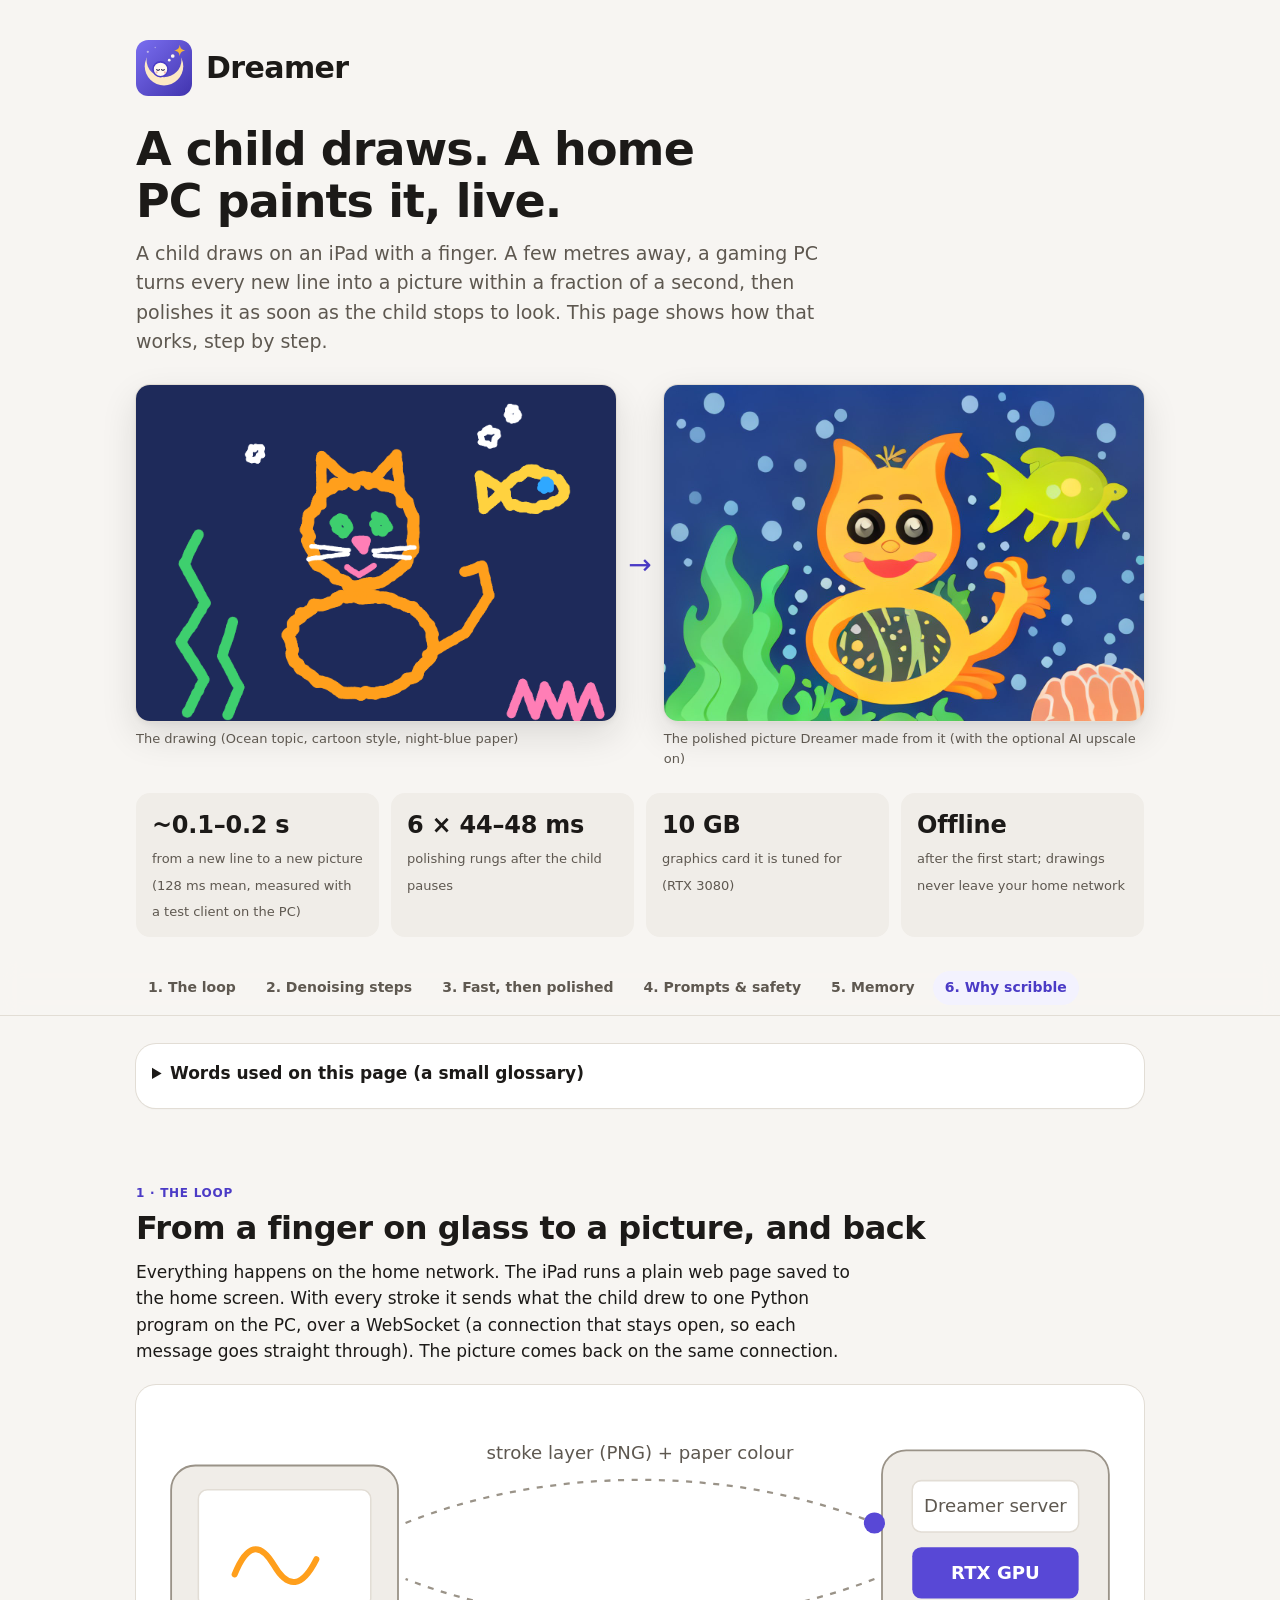
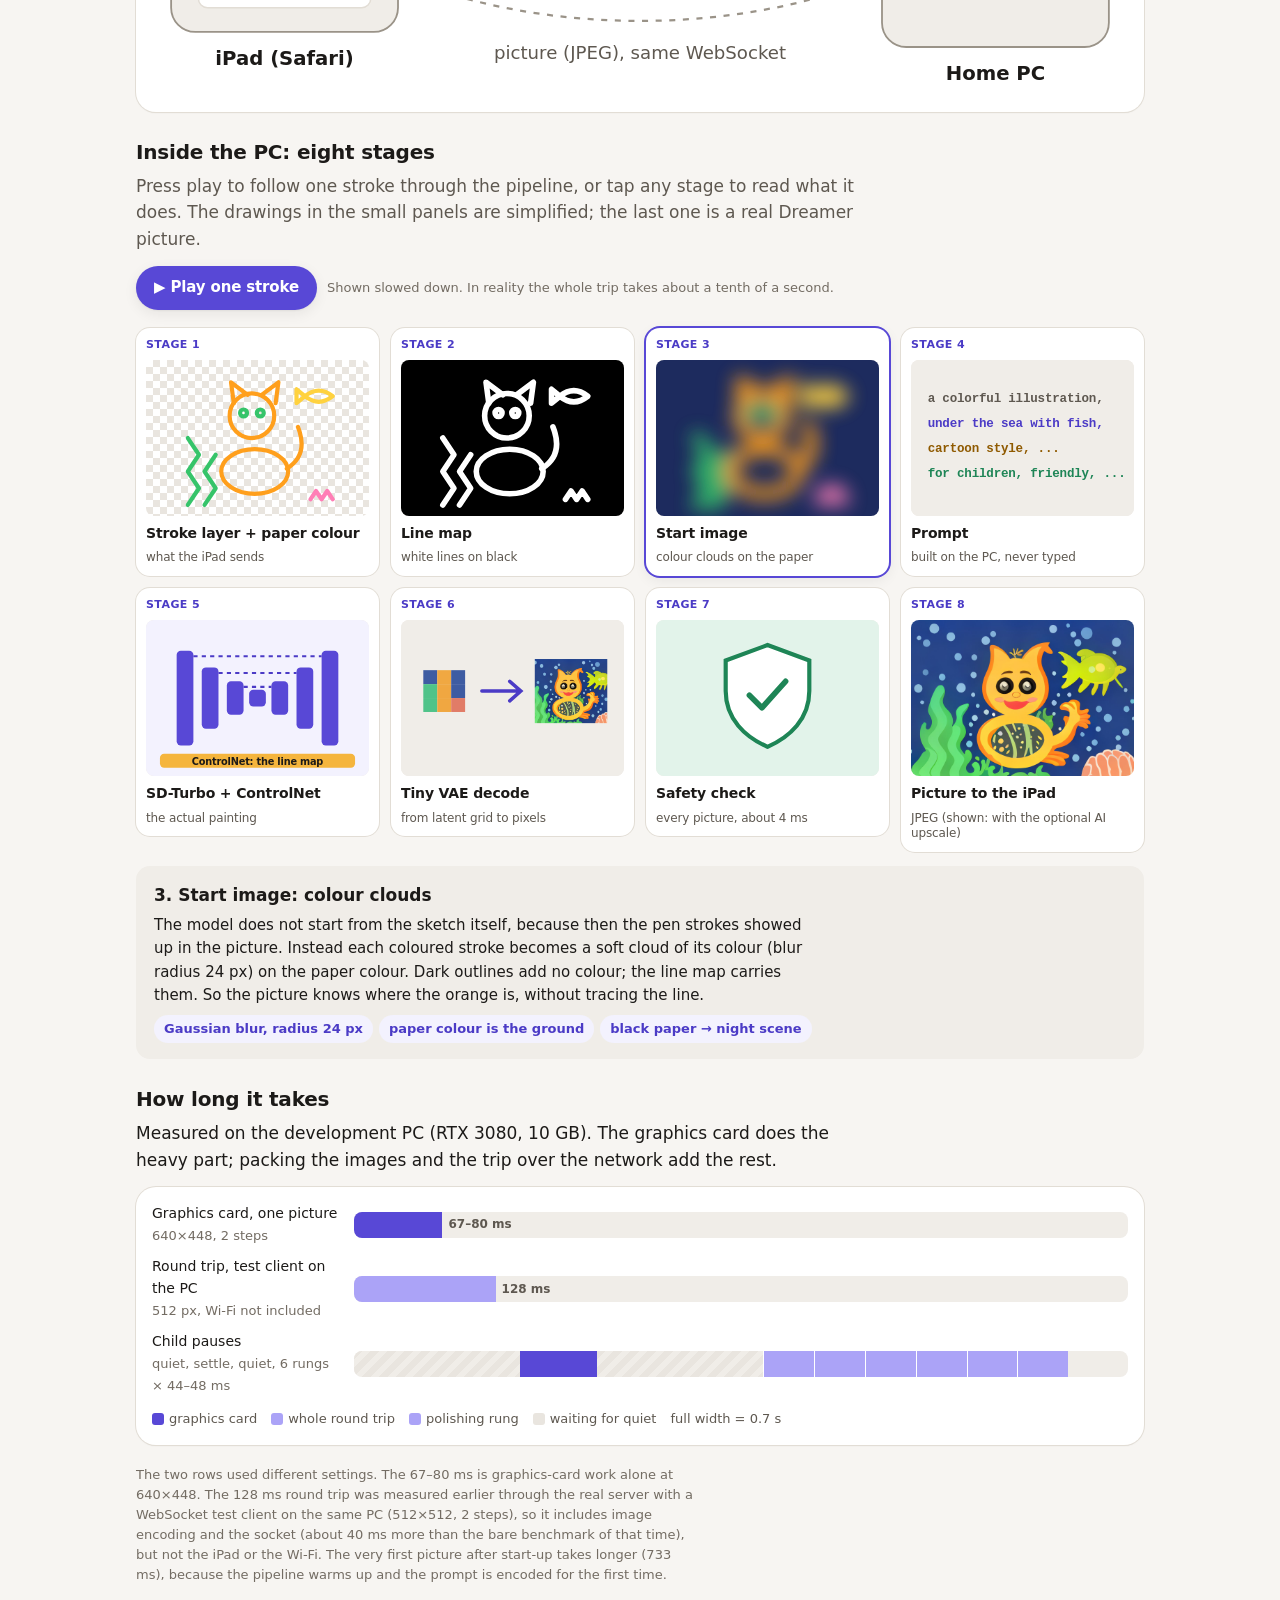
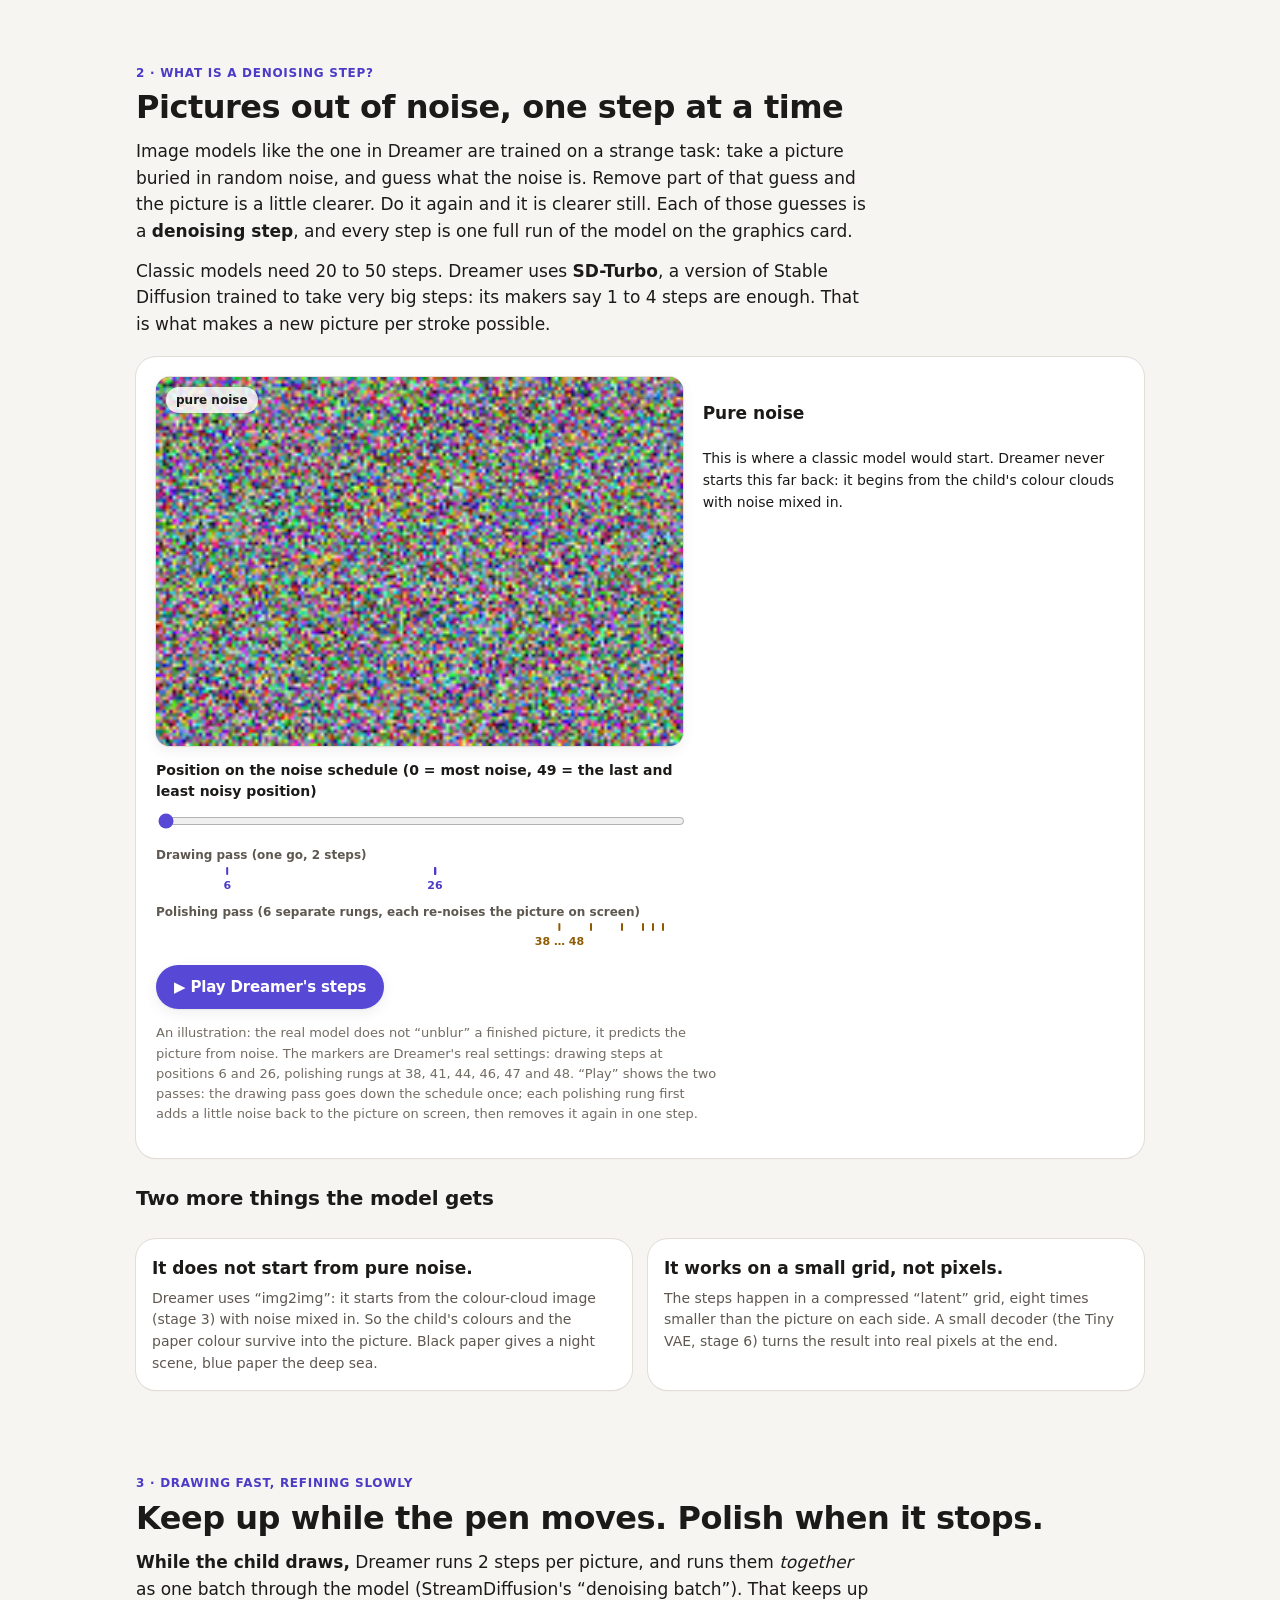
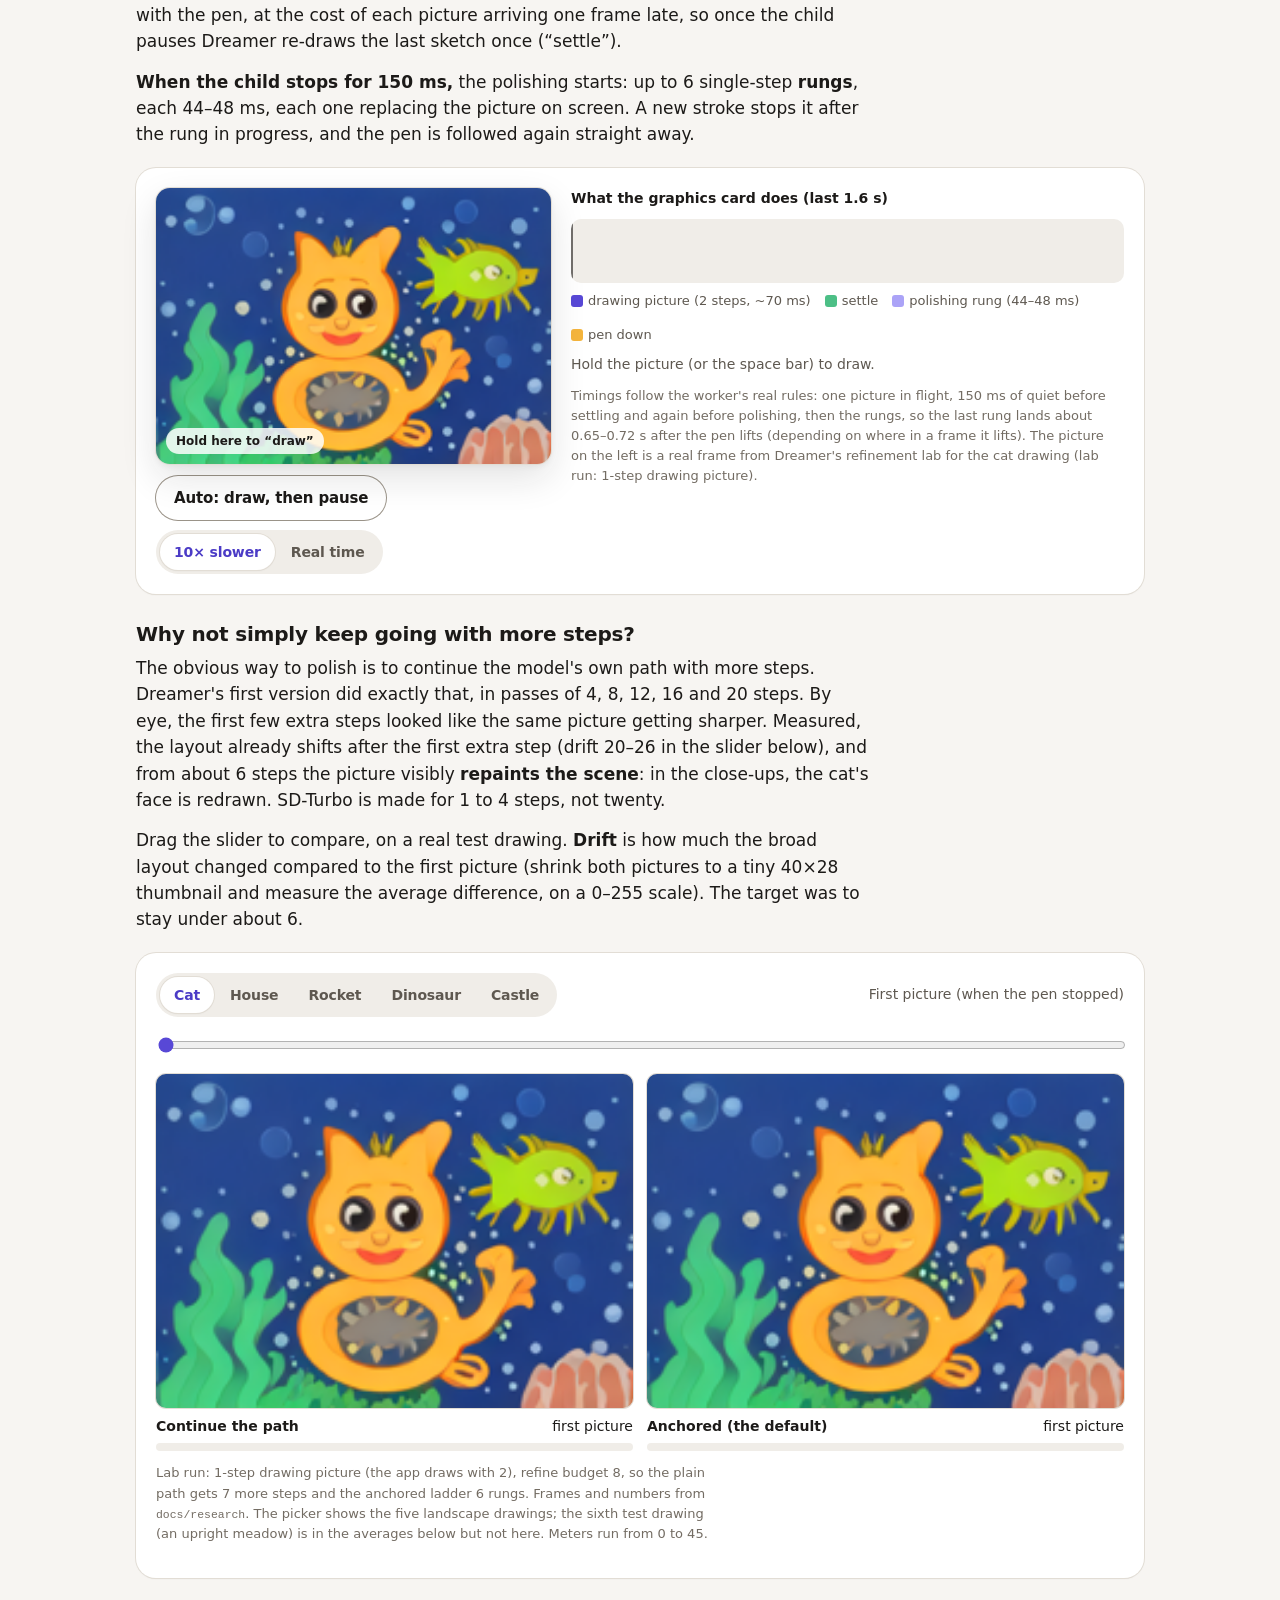
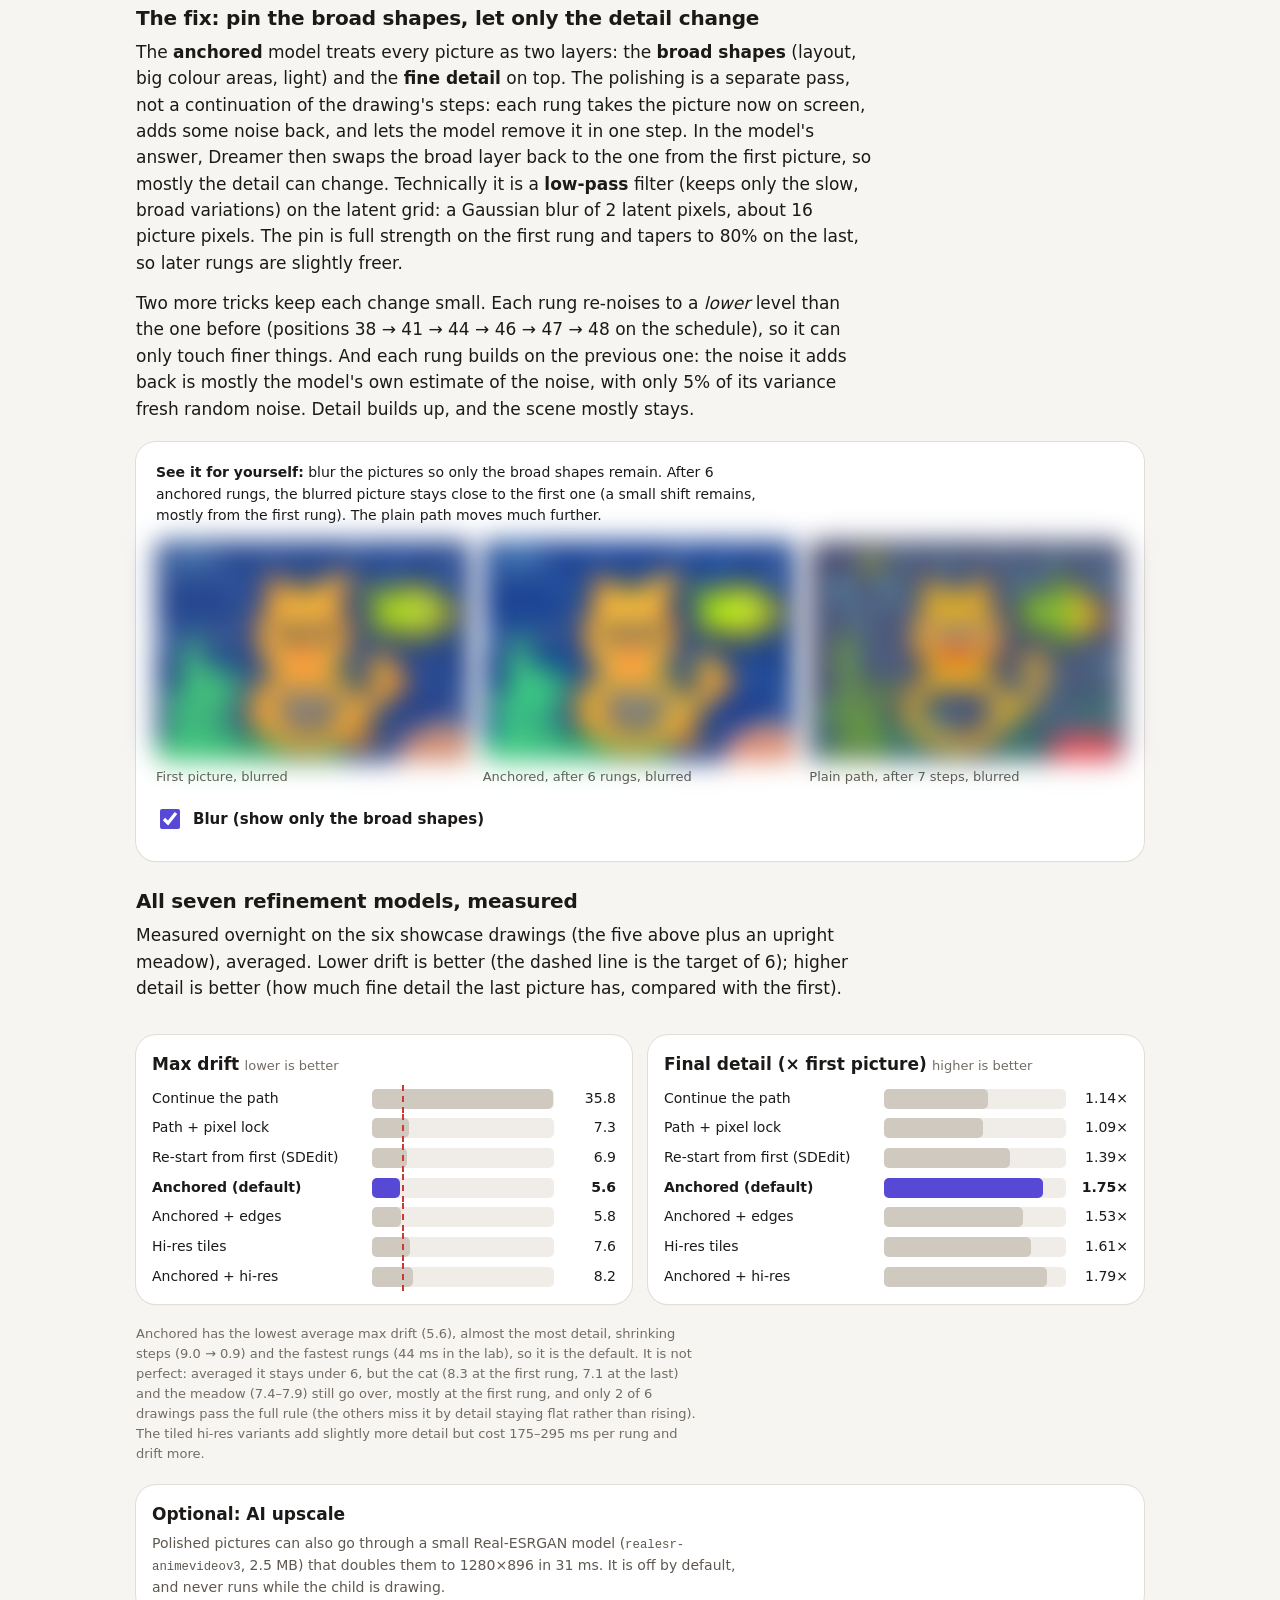
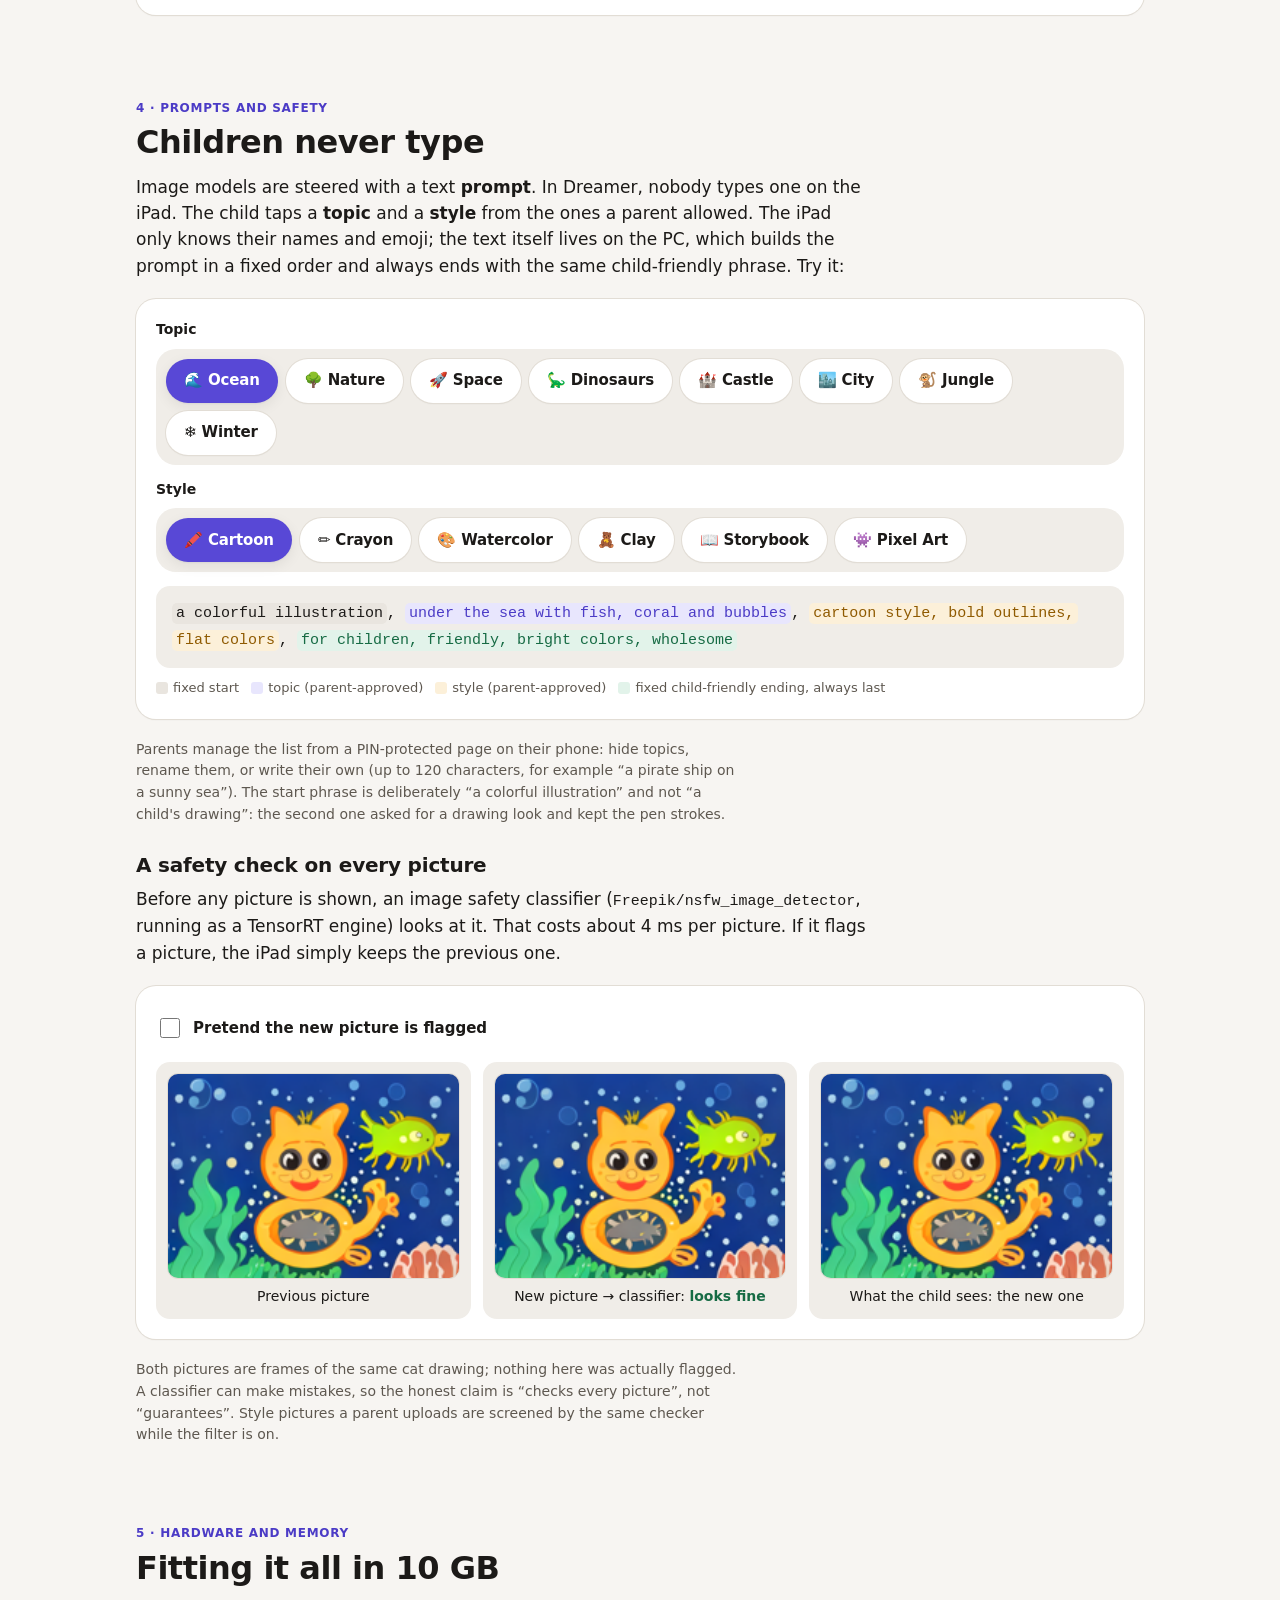
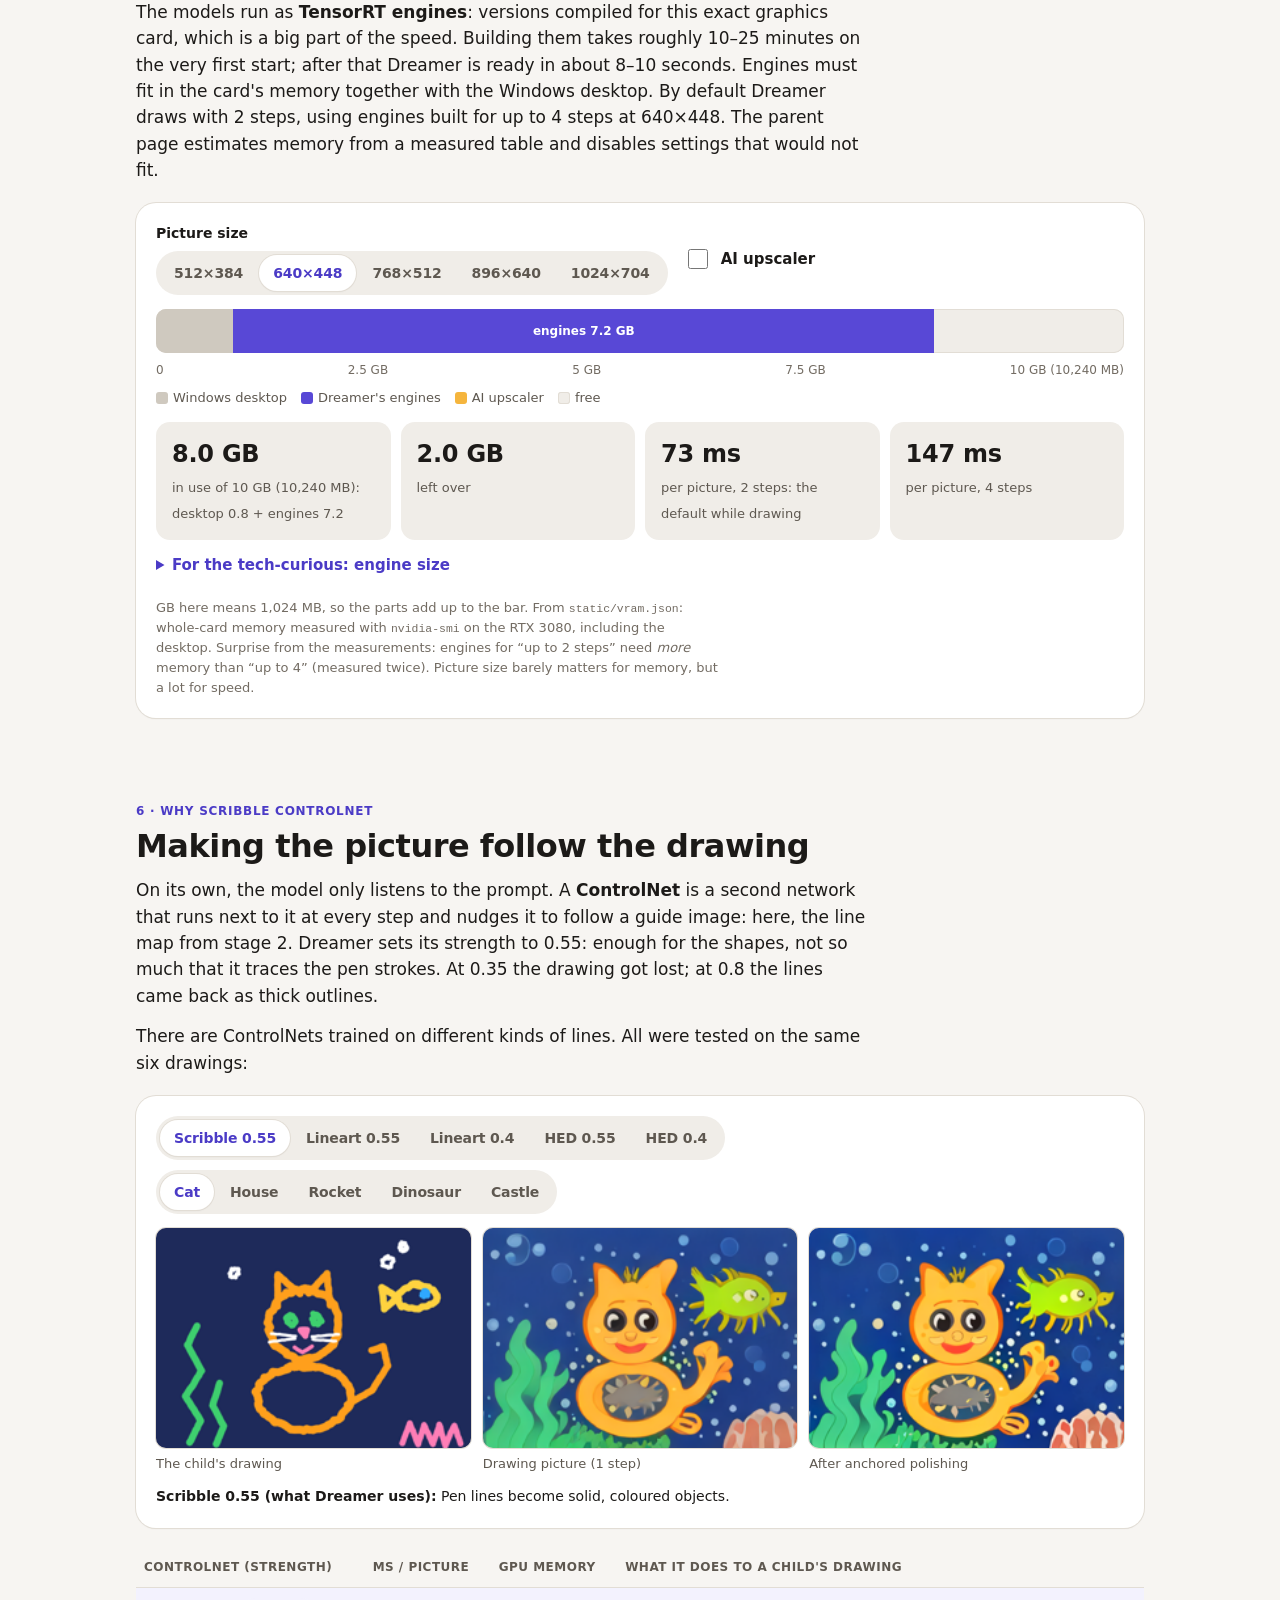
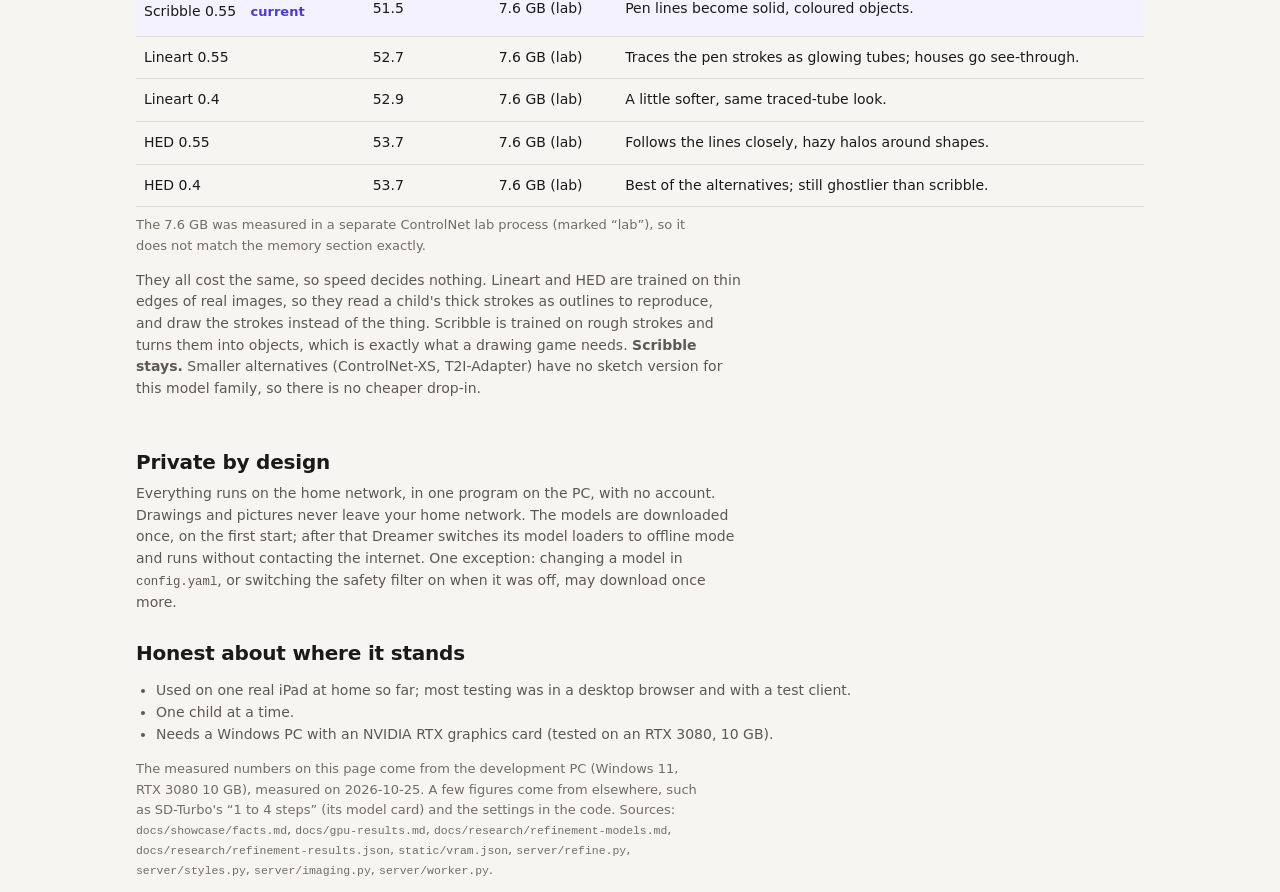
==== commit 01be7680: "Interactive explainer: apply adversarial review; link it from the README" ====
--- a/docs/how-it-works.html
+++ b/docs/how-it-works.html
@@ -36,7 +36,7 @@
   --accent-soft: var(--iris-50);
   --accent-soft-strong: var(--iris-100);
   --focus-color: var(--iris-500);
-  --success: var(--green-600); --success-soft: var(--green-100);
+  --success: var(--green-600); --success-soft: var(--green-100); --success-text: #166b44;
   --warning: var(--amber-600); --warning-text: var(--amber-800); --warning-soft: var(--amber-100);
   --danger: var(--red-600); --danger-text: var(--red-700); --danger-soft: var(--red-100);
   --celebrate: var(--amber-400);
@@ -66,7 +66,7 @@
     --border: var(--sand-800); --border-strong: var(--sand-600);
     --accent: var(--iris-500); --accent-hover: var(--iris-600); --accent-text: var(--iris-300);
     --accent-soft: var(--iris-950); --accent-soft-strong: var(--iris-900); --focus-color: var(--iris-400);
-    --success: var(--green-500); --success-soft: var(--green-900);
+    --success: var(--green-500); --success-soft: var(--green-900); --success-text: var(--green-500);
     --warning-text: var(--amber-400); --warning-soft: var(--amber-900);
     --danger-text: var(--red-300); --danger-soft: var(--red-900);
     --neutral-bar: var(--sand-700); --track-rung: var(--iris-400);
@@ -80,7 +80,7 @@
   --border: var(--sand-800); --border-strong: var(--sand-600);
   --accent: var(--iris-500); --accent-hover: var(--iris-600); --accent-text: var(--iris-300);
   --accent-soft: var(--iris-950); --accent-soft-strong: var(--iris-900); --focus-color: var(--iris-400);
-  --success: var(--green-500); --success-soft: var(--green-900);
+  --success: var(--green-500); --success-soft: var(--green-900); --success-text: var(--green-500);
   --warning-text: var(--amber-400); --warning-soft: var(--amber-900);
   --danger-text: var(--red-300); --danger-soft: var(--red-900);
   --neutral-bar: var(--sand-700); --track-rung: var(--iris-400);
@@ -206,7 +206,7 @@
 .track { position: relative; height: 64px; background: var(--surface-sunken); border-radius: var(--radius-sm); overflow: hidden; margin-top: 10px; }
 .track .blk { position: absolute; top: 10px; height: 30px; border-radius: 5px; font-size: 10px; font-weight: 700; display: flex; align-items: center; justify-content: center; overflow: hidden; color: var(--text-on-accent); border: 1px solid var(--surface); }
 .track .blk.draw { background: var(--accent); }
-.track .blk.settle { background: var(--iris-800); }
+.track .blk.settle { background: var(--green-500); }
 .track .blk.rung { background: var(--track-rung); color: var(--iris-900); }
 .track .blk.pen { top: 46px; height: 8px; background: var(--celebrate); border: 0; border-radius: 4px; }
 .track .now { position: absolute; top: 0; bottom: 0; width: 2px; background: var(--text); opacity: 0.6; }
@@ -247,7 +247,7 @@
 .p-head { background: var(--surface-pressed); }
 .p-topic { background: var(--accent-soft-strong); color: var(--accent-text); }
 .p-style { background: var(--warning-soft); color: var(--warning-text); }
-.p-tail { background: var(--success-soft); color: var(--success); }
+.p-tail { background: var(--success-soft); color: var(--success-text); }
 .keyrow { display: flex; flex-wrap: wrap; gap: 12px; font-size: 13px; margin-top: 10px; color: var(--text-muted); }
 .keyrow i { display: inline-block; width: 12px; height: 12px; border-radius: 3px; vertical-align: -2px; margin-right: 5px; }
 .safety { display: grid; grid-template-columns: repeat(3, minmax(0, 1fr)); gap: 12px; align-items: center; margin-top: 12px; }
@@ -255,13 +255,21 @@
 .safety .tile { background: var(--surface-sunken); border-radius: var(--radius-md); padding: 12px; text-align: center; font-size: 14px; }
 .safety .tile img { border-radius: 8px; margin: 0 auto 8px; aspect-ratio: 640 / 448; object-fit: cover; width: 100%; }
 .safety .verdict { font-weight: 700; }
-.safety .ok { color: var(--success); }
+.safety .ok { color: var(--success-text); }
 .safety .flag { color: var(--danger-text); }
 
 /* ---- 5. memory ---- */
 .vram { height: 44px; display: flex; border-radius: var(--radius-sm); overflow: hidden; background: var(--surface-sunken); box-shadow: inset 0 0 0 1px var(--border); margin: 14px 0 8px; }
 .vram span { height: 100%; display: flex; align-items: center; justify-content: center; font-size: 12px; font-weight: 700; white-space: nowrap; overflow: hidden; transition: width var(--dur-slow) var(--ease-out); }
 .vram .desk { background: var(--neutral-bar); color: var(--text); }
+.vram-legend { display: flex; flex-wrap: wrap; gap: 14px; font-size: 13px; color: var(--text-muted); margin-top: 8px; }
+.vram-legend i { display: inline-block; width: 12px; height: 12px; border-radius: 3px; vertical-align: -2px; margin-right: 5px; }
+details.techy { margin-top: 14px; }
+details.techy summary { cursor: pointer; font-weight: 600; font-size: 15px; color: var(--accent-text); min-height: 32px; }
+.glossary { display: grid; grid-template-columns: repeat(auto-fit, minmax(240px, 1fr)); gap: 10px 20px; margin: 12px 0 0; }
+.glossary dt { font-weight: 700; font-size: 15px; }
+.glossary dd { margin: 2px 0 0; font-size: 14px; color: var(--text-muted); }
+.scale-row { font-size: 12px; font-weight: 600; color: var(--text-muted); margin-top: 2px; }
 .vram .eng { background: var(--accent); color: var(--text-on-accent); }
 .vram .up { background: var(--celebrate); color: var(--sand-900); }
 .vram-scale { display: flex; justify-content: space-between; font-size: 12px; color: var(--text-subtle); font-variant-numeric: tabular-nums; }
@@ -317,14 +325,14 @@
   <div class="pair">
     <figure><img src="../screenshots/examples/cat-sketch.png" alt="A finger drawing of an orange cat, a fish and seaweed on dark blue paper"><figcaption>The drawing (Ocean topic, cartoon style, night-blue paper)</figcaption></figure>
     <div class="arrow" aria-hidden="true">&rarr;</div>
-    <figure><img src="../screenshots/examples/cat-picture.jpg" alt="The same scene as a cartoon picture: a smiling cat under the sea with a fish friend"><figcaption>The polished picture Dreamer made from it</figcaption></figure>
+    <figure><img src="../screenshots/examples/cat-picture.jpg" alt="The same scene as a cartoon picture: a smiling cat under the sea with a fish friend"><figcaption>The polished picture Dreamer made from it (with the optional AI upscale on)</figcaption></figure>
   </div>
 
   <div class="stats">
-    <div class="stat"><b>~0.1&ndash;0.2 s</b><span>from a new line to a new picture (128 ms measured on average)</span></div>
-    <div class="stat"><b>6 &times; ~44 ms</b><span>polishing rungs after the child pauses</span></div>
+    <div class="stat"><b>~0.1&ndash;0.2 s</b><span>from a new line to a new picture (128 ms mean, measured with a test client on the PC)</span></div>
+    <div class="stat"><b>6 &times; 44&ndash;48 ms</b><span>polishing rungs after the child pauses</span></div>
     <div class="stat"><b>10 GB</b><span>graphics card it is tuned for (RTX 3080)</span></div>
-    <div class="stat"><b>Offline</b><span>after the first start; drawings never leave the PC</span></div>
+    <div class="stat"><b>Offline</b><span>after the first start; drawings never leave your home network</span></div>
   </div>
 </header>
 
@@ -340,6 +348,21 @@
 </nav>
 
 <main class="wrap">
+<details class="card tight" style="margin-top:28px">
+  <summary style="cursor:pointer;font-weight:700;min-height:32px">Words used on this page (a small glossary)</summary>
+  <dl class="glossary">
+    <div><dt>Denoising step</dt><dd>One run of the image model: it guesses the noise in a noisy picture and removes part of it.</dd></div>
+    <div><dt>Schedule position (timestep)</dt><dd>How noisy the picture is at a step, from 0 (most noise) to 49 (the least) in Dreamer's 50-position schedule.</dd></div>
+    <div><dt>UNet</dt><dd>The main network inside Stable Diffusion that does the guessing. It is named after its U shape: it shrinks the picture to see the big picture, then grows it back for detail.</dd></div>
+    <div><dt>ControlNet</dt><dd>A helper network that makes the UNet follow a guide image, here the child's lines.</dd></div>
+    <div><dt>Latent</dt><dd>A compressed version of the picture, 8&times; smaller on each side, where the model does its work. The VAE turns it back into pixels.</dd></div>
+    <div><dt>TensorRT engine</dt><dd>The model compiled by NVIDIA's TensorRT for this exact graphics card, so it runs much faster. Built once, on the first start.</dd></div>
+    <div><dt>Batch</dt><dd>Several pieces of work sent through the model together in one go. While drawing, Dreamer's 2 steps run as one batch.</dd></div>
+    <div><dt>Rung</dt><dd>One polishing step after the child pauses. The six rungs form a &ldquo;ladder&rdquo;, each using less noise than the last.</dd></div>
+    <div><dt>Low-pass</dt><dd>A filter that keeps only the broad, slowly changing parts of a picture (a blur). Dreamer uses it to pin the layout.</dd></div>
+    <div><dt>Drift</dt><dd>How much the broad layout changed compared to the first picture, on a 0&ndash;255 scale.</dd></div>
+  </dl>
+</details>
 
 <!-- ============================================================ 1 -->
 <section class="chapter" id="loop">
@@ -398,14 +421,14 @@
     <li class="stage" data-stage="4"><button type="button"><span class="num">STAGE 5</span><span class="thumb"><svg viewBox="0 0 160 112"><rect width="160" height="112" fill="var(--accent-soft)"/><g fill="var(--accent)"><rect x="22" y="22" width="12" height="68" rx="3"/><rect x="40" y="34" width="12" height="44" rx="3"/><rect x="58" y="44" width="12" height="24" rx="3"/><rect x="74" y="50" width="12" height="12" rx="3"/><rect x="90" y="44" width="12" height="24" rx="3"/><rect x="108" y="34" width="12" height="44" rx="3"/><rect x="126" y="22" width="12" height="68" rx="3"/></g><path d="M34 26 H126 M52 38 H108 M70 48 H90" stroke="var(--accent-text)" stroke-width="1.5" stroke-dasharray="3 3"/><rect x="10" y="96" width="140" height="10" rx="3" fill="var(--celebrate)"/><text x="80" y="104" text-anchor="middle" style="font:700 7px var(--font-sans)" fill="#1c1a18">ControlNet: the line map</text></svg></span>SD-Turbo + ControlNet<small>the actual painting</small></button></li>
     <li class="stage" data-stage="5"><button type="button"><span class="num">STAGE 6</span><span class="thumb"><svg viewBox="0 0 160 112"><rect width="160" height="112" fill="var(--surface-sunken)"/><g opacity="0.9"><rect x="16" y="36" width="10" height="10" fill="#2b4c9b"/><rect x="26" y="36" width="10" height="10" fill="#f0a030"/><rect x="36" y="36" width="10" height="10" fill="#2b4c9b"/><rect x="16" y="46" width="10" height="10" fill="#3fbf7f"/><rect x="26" y="46" width="10" height="10" fill="#f0a030"/><rect x="36" y="46" width="10" height="10" fill="#2b4c9b"/><rect x="16" y="56" width="10" height="10" fill="#3fbf7f"/><rect x="26" y="56" width="10" height="10" fill="#f0a030"/><rect x="36" y="56" width="10" height="10" fill="#e0705a"/></g><path d="M58 51 h28 m-8 -7 l8 7 l-8 7" stroke="var(--accent-text)" stroke-width="2.5" fill="none" stroke-linecap="round"/><image href="../screenshots/examples/cat-picture.jpg" x="96" y="28" width="52" height="46" preserveAspectRatio="xMidYMid slice"/></svg></span>Tiny VAE decode<small>from latent grid to pixels</small></button></li>
     <li class="stage" data-stage="6"><button type="button"><span class="num">STAGE 7</span><span class="thumb"><svg viewBox="0 0 160 112"><rect width="160" height="112" fill="var(--success-soft)"/><path d="M80 18 l30 11 v22 c0 20 -14 33 -30 40 c-16 -7 -30 -20 -30 -40 v-22 z" fill="var(--surface)" stroke="var(--success)" stroke-width="3"/><path d="M67 54 l9 9 l17 -19" fill="none" stroke="var(--success)" stroke-width="4" stroke-linecap="round" stroke-linejoin="round"/></svg></span>Safety check<small>every picture, about 4 ms</small></button></li>
-    <li class="stage" data-stage="7"><button type="button"><span class="num">STAGE 8</span><span class="thumb"><img src="../screenshots/examples/cat-picture.jpg" alt="" style="object-fit:cover"></span>Picture to the iPad<small>JPEG, same WebSocket</small></button></li>
+    <li class="stage" data-stage="7"><button type="button"><span class="num">STAGE 8</span><span class="thumb"><img src="../screenshots/examples/cat-picture.jpg" alt="" style="object-fit:cover"></span>Picture to the iPad<small>JPEG (shown: with the optional AI upscale)</small></button></li>
   </ol>
   <div class="stage-detail" id="stageDetail" aria-live="polite"></div>
 
   <h3>How long it takes</h3>
   <p>Measured on the development PC (RTX 3080, 10 GB). The graphics card does the heavy part; packing the images and the trip over the network add the rest.</p>
   <div class="card tight latency" id="latency"></div>
-  <p class="note">The round trip of 128 ms was measured at 512&nbsp;px with 2 steps; the extra ~40 ms over the bare GPU work is image encoding and the socket. The very first picture after start-up takes longer (733 ms), because the pipeline warms up and the prompt is encoded for the first time.</p>
+  <p class="note">The two rows used different settings. The 67&ndash;80 ms is graphics-card work alone at 640&times;448. The 128 ms round trip was measured earlier through the real server with a WebSocket test client on the same PC (512&times;512, 2 steps), so it includes image encoding and the socket (about 40 ms more than the bare benchmark of that time), but not the iPad or the Wi-Fi. The very first picture after start-up takes longer (733 ms), because the pipeline warms up and the prompt is encoded for the first time.</p>
 </section>
 
 <!-- ============================================================ 2 -->
@@ -423,14 +446,17 @@
           <canvas id="noiseCanvas" width="160" height="112" aria-hidden="true"></canvas>
           <span class="badge" id="noisyBadge">noise level</span>
         </div>
-        <label for="tSlider" class="small" style="display:block;margin-top:14px;font-weight:600">Where on the noise schedule (0 = all noise, 49 = no noise left)</label>
-        <input type="range" id="tSlider" min="0" max="49" value="0">
-        <div class="scale" id="tScale" aria-hidden="true"></div>
+        <label for="tSlider" class="small" style="display:block;margin-top:14px;font-weight:600">Position on the noise schedule (0 = most noise, 49 = the last and least noisy position)</label>
+        <input type="range" id="tSlider" min="0" max="49" value="0" aria-valuetext="position 0 of 49: pure noise">
+        <div class="scale-row">Drawing pass (one go, 2 steps)</div>
+        <div class="scale" id="tScaleDraw" aria-hidden="true"></div>
+        <div class="scale-row">Polishing pass (6 separate rungs, each re-noises the picture on screen)</div>
+        <div class="scale" id="tScaleRung" aria-hidden="true"></div>
         <div class="row" style="margin-top:8px"><button type="button" class="primary" id="playSteps">&#9654; Play Dreamer's steps</button></div>
       </div>
       <div class="stepcopy" id="stepCopy" aria-live="polite"></div>
     </div>
-    <p class="note" style="margin-top:14px">An illustration: the real model does not &ldquo;unblur&rdquo; a finished picture, it predicts the picture from noise. The markers are Dreamer's real settings: drawing steps at positions 6 and 26, polishing rungs at 38, 41, 44, 46, 47 and 48.</p>
+    <p class="note" style="margin-top:14px">An illustration: the real model does not &ldquo;unblur&rdquo; a finished picture, it predicts the picture from noise. The markers are Dreamer's real settings: drawing steps at positions 6 and 26, polishing rungs at 38, 41, 44, 46, 47 and 48. &ldquo;Play&rdquo; shows the two passes: the drawing pass goes down the schedule once; each polishing rung first adds a little noise back to the picture on screen, then removes it again in one step.</p>
   </div>
 
   <h3>Two more things the model gets</h3>
@@ -445,7 +471,7 @@
   <p class="kicker">3 &middot; Drawing fast, refining slowly</p>
   <h2>Keep up while the pen moves. Polish when it stops.</h2>
   <p><b>While the child draws,</b> Dreamer runs 2 steps per picture, and runs them <i>together</i> as one batch through the model (StreamDiffusion's &ldquo;denoising batch&rdquo;). That keeps up with the pen, at the cost of each picture arriving one frame late, so once the child pauses Dreamer re-draws the last sketch once (&ldquo;settle&rdquo;).</p>
-  <p><b>When the child stops for 150 ms,</b> the polishing starts: up to 6 single-step <b>rungs</b>, each about 44 ms, each one replacing the picture on screen. A new stroke stops it after the rung in progress, and the pen is followed again straight away.</p>
+  <p><b>When the child stops for 150 ms,</b> the polishing starts: up to 6 single-step <b>rungs</b>, each 44&ndash;48 ms, each one replacing the picture on screen. A new stroke stops it after the rung in progress, and the pen is followed again straight away.</p>
 
   <div class="card">
     <div class="sim">
@@ -467,18 +493,18 @@
         <div class="track" id="track" aria-hidden="true"></div>
         <div class="legend">
           <span><i style="background:var(--accent)"></i>drawing picture (2 steps, ~70 ms)</span>
-          <span><i style="background:var(--iris-800)"></i>settle</span>
-          <span><i style="background:var(--track-rung)"></i>polishing rung (~44 ms)</span>
+          <span><i style="background:var(--green-500)"></i>settle</span>
+          <span><i style="background:var(--track-rung)"></i>polishing rung (44&ndash;48 ms)</span>
           <span><i style="background:var(--celebrate)"></i>pen down</span>
         </div>
         <div class="readout" id="simReadout" aria-live="polite">Hold the picture (or the space bar) to draw.</div>
-        <p class="note" style="margin-top:10px">Timings follow the worker's real rules: one picture in flight, 150 ms of quiet before settling and again before polishing, then the rungs. The picture on the left is a real frame from Dreamer's refinement test of this cat.</p>
+        <p class="note" style="margin-top:10px">Timings follow the worker's real rules: one picture in flight, 150 ms of quiet before settling and again before polishing, then the rungs, so the last rung lands about 0.65&ndash;0.72 s after the pen lifts (depending on where in a frame it lifts). The picture on the left is a real frame from Dreamer's refinement lab for the <span id="padDrawingName">cat</span> drawing (lab run: 1-step drawing picture).</p>
       </div>
     </div>
   </div>
 
   <h3>Why not simply keep going with more steps?</h3>
-  <p>The obvious way to polish is to continue the model's own path with more steps. Dreamer's first version did exactly that, in passes of 4, 8, 12, 16 and 20 steps. It looked fine up to about 4 steps, but from about 6 the picture <b>started repainting the scene</b>: in the close-ups, the cat's face is redrawn. SD-Turbo is made for 1 to 4 steps, not twenty.</p>
+  <p>The obvious way to polish is to continue the model's own path with more steps. Dreamer's first version did exactly that, in passes of 4, 8, 12, 16 and 20 steps. By eye, the first few extra steps looked like the same picture getting sharper. Measured, the layout already shifts after the first extra step (drift 20&ndash;26 in the slider below), and from about 6 steps the picture visibly <b>repaints the scene</b>: in the close-ups, the cat's face is redrawn. SD-Turbo is made for 1 to 4 steps, not twenty.</p>
   <p>Drag the slider to compare, on a real test drawing. <b>Drift</b> is how much the broad layout changed compared to the first picture (shrink both pictures to a tiny 40&times;28 thumbnail and measure the average difference, on a 0&ndash;255 scale). The target was to stay under about 6.</p>
 
   <div class="card">
@@ -499,15 +525,15 @@
         <div class="meter"><span id="anchMeter" style="background:var(--accent)"></span></div>
       </figure>
     </div>
-    <p class="note" style="margin-top:12px">Frames and numbers from <code>docs/research</code> (refinement lab, draw reaction 1 step, refine budget 8: the plain path gets 7 more steps, the anchored ladder 6 rungs). Meters run from 0 to 45.</p>
+    <p class="note" style="margin-top:12px">Lab run: 1-step drawing picture (the app draws with 2), refine budget 8, so the plain path gets 7 more steps and the anchored ladder 6 rungs. Frames and numbers from <code>docs/research</code>. The picker shows the five landscape drawings; the sixth test drawing (an upright meadow) is in the averages below but not here. Meters run from 0 to 45.</p>
   </div>
 
   <h3>The fix: pin the broad shapes, let only the detail change</h3>
-  <p>The <b>anchored</b> model treats every picture as two layers: the <b>broad shapes</b> (layout, big colour areas, light) and the <b>fine detail</b> on top. After every rung, Dreamer swaps the broad layer back to the one from the first picture, so only the detail can grow. Technically it is a low-pass filter on the latent grid (a Gaussian blur of 2 latent pixels, about 16 picture pixels), pinned to the first picture.</p>
-  <p>Two more tricks keep each change small. Each rung starts from <i>less</i> noise than the one before (positions 38 &rarr; 41 &rarr; 44 &rarr; 46 &rarr; 47 &rarr; 48 on the schedule), so it can only touch finer things. And each rung builds on the previous one, adding just a pinch (5%) of fresh noise. Detail builds up, the scene stays.</p>
+  <p>The <b>anchored</b> model treats every picture as two layers: the <b>broad shapes</b> (layout, big colour areas, light) and the <b>fine detail</b> on top. The polishing is a separate pass, not a continuation of the drawing's steps: each rung takes the picture now on screen, adds some noise back, and lets the model remove it in one step. In the model's answer, Dreamer then swaps the broad layer back to the one from the first picture, so mostly the detail can change. Technically it is a <b>low-pass</b> filter (keeps only the slow, broad variations) on the latent grid: a Gaussian blur of 2 latent pixels, about 16 picture pixels. The pin is full strength on the first rung and tapers to 80% on the last, so later rungs are slightly freer.</p>
+  <p>Two more tricks keep each change small. Each rung re-noises to a <i>lower</i> level than the one before (positions 38 &rarr; 41 &rarr; 44 &rarr; 46 &rarr; 47 &rarr; 48 on the schedule), so it can only touch finer things. And each rung builds on the previous one: the noise it adds back is mostly the model's own estimate of the noise, with only 5% of its variance fresh random noise. Detail builds up, and the scene mostly stays.</p>
 
   <div class="card">
-    <p class="small" style="margin-top:0"><b>See it for yourself:</b> blur the pictures so only the broad shapes remain. After 6 anchored rungs, the blurred picture still matches the first one. The plain path does not.</p>
+    <p class="small" style="margin-top:0"><b>See it for yourself:</b> blur the pictures so only the broad shapes remain. After 6 anchored rungs, the blurred picture stays close to the first one (a small shift remains, mostly from the first rung). The plain path moves much further.</p>
     <div class="blurrow">
       <figure><div class="cell" id="blurP0"></div><figcaption>First picture, blurred</figcaption></figure>
       <figure><div class="cell" id="blurAnch"></div><figcaption>Anchored, after 6 rungs, blurred</figcaption></figure>
@@ -517,12 +543,12 @@
   </div>
 
   <h3>All seven refinement models, measured</h3>
-  <p>Measured overnight on the six showcase drawings, averaged. Lower drift is better (the dashed line is the target of 6); higher detail is better (how much fine detail the last picture has, compared with the first).</p>
+  <p>Measured overnight on the six showcase drawings (the five above plus an upright meadow), averaged. Lower drift is better (the dashed line is the target of 6); higher detail is better (how much fine detail the last picture has, compared with the first).</p>
   <div class="grid2">
     <div class="card tight"><b>Max drift</b> <span class="note">lower is better</span><div class="bars" id="driftBars"></div></div>
     <div class="card tight"><b>Final detail (&times; first picture)</b> <span class="note">higher is better</span><div class="bars" id="detailBars"></div></div>
   </div>
-  <p class="note">Anchored has the lowest drift, almost the most detail, shrinking steps (9.0 &rarr; 0.9) and the fastest rungs (44 ms), so it is the default. The tiled hi-res variants add slightly more detail but cost 175&ndash;295 ms per rung and drift more.</p>
+  <p class="note">Anchored has the lowest average max drift (5.6), almost the most detail, shrinking steps (9.0 &rarr; 0.9) and the fastest rungs (44 ms in the lab), so it is the default. It is not perfect: averaged it stays under 6, but the cat (8.3 at the first rung, 7.1 at the last) and the meadow (7.4&ndash;7.9) still go over, mostly at the first rung, and only 2 of 6 drawings pass the full rule (the others miss it by detail staying flat rather than rising). The tiled hi-res variants add slightly more detail but cost 175&ndash;295 ms per rung and drift more.</p>
 
   <div class="card tight">
     <b>Optional: AI upscale</b>
@@ -556,26 +582,22 @@
   <div class="card">
     <div class="row"><label class="switch"><input type="checkbox" id="flagToggle"> Pretend the new picture is flagged</label></div>
     <div class="safety">
-      <div class="tile"><img src="../screenshots/examples/cat-picture.jpg" alt="Previous picture"><span>Previous picture</span></div>
-      <div class="tile"><img src="../screenshots/examples/house-picture.jpg" alt="New picture"><span>New picture &rarr; classifier: </span><span class="verdict ok" id="verdict">looks fine</span></div>
-      <div class="tile"><img src="../screenshots/examples/house-picture.jpg" alt="What the child sees" id="shownImg"><span>What the child sees</span></div>
+      <div class="tile"><div class="cell" id="safePrev" role="img" aria-label="The previous picture of the cat drawing" style="margin-bottom:8px"></div><span>Previous picture</span></div>
+      <div class="tile"><div class="cell" id="safeNew" role="img" aria-label="The next picture of the same cat drawing" style="margin-bottom:8px"></div><span>New picture &rarr; classifier: </span><span class="verdict ok" id="verdict">looks fine</span></div>
+      <div class="tile"><div class="cell" id="safeShown" role="img" aria-label="What the child sees: the new picture" style="margin-bottom:8px"></div><span id="safeShownLabel">What the child sees: the new one</span></div>
     </div>
   </div>
-  <p class="small muted">A classifier can make mistakes, so the honest claim is &ldquo;checks every picture&rdquo;, not &ldquo;guarantees&rdquo;. Style pictures a parent uploads are screened by the same checker while the filter is on.</p>
+  <p class="small muted">Both pictures are frames of the same cat drawing; nothing here was actually flagged. A classifier can make mistakes, so the honest claim is &ldquo;checks every picture&rdquo;, not &ldquo;guarantees&rdquo;. Style pictures a parent uploads are screened by the same checker while the filter is on.</p>
 </section>
 
 <!-- ============================================================ 5 -->
 <section class="chapter" id="memory">
   <p class="kicker">5 &middot; Hardware and memory</p>
   <h2>Fitting it all in 10 GB</h2>
-  <p>The models run as <b>TensorRT engines</b>: versions compiled for this exact graphics card, which is a big part of the speed. Building them takes roughly 10&ndash;25 minutes on the very first start; after that Dreamer is ready in about 8&ndash;10 seconds. Engines must fit in the card's memory together with the Windows desktop. The parent page estimates memory from a measured table and disables settings that would not fit.</p>
+  <p>The models run as <b>TensorRT engines</b>: versions compiled for this exact graphics card, which is a big part of the speed. Building them takes roughly 10&ndash;25 minutes on the very first start; after that Dreamer is ready in about 8&ndash;10 seconds. Engines must fit in the card's memory together with the Windows desktop. By default Dreamer draws with 2 steps, using engines built for up to 4 steps at 640&times;448. The parent page estimates memory from a measured table and disables settings that would not fit.</p>
 
   <div class="card">
     <div class="row" style="gap:16px">
-      <div>
-        <div class="small" style="font-weight:600;margin-bottom:6px">Engines built for</div>
-        <div class="seg" role="group" aria-label="Engine batch" id="engPick"></div>
-      </div>
       <div>
         <div class="small" style="font-weight:600;margin-bottom:6px">Picture size</div>
         <div class="seg" role="group" aria-label="Picture size" id="sizePick"></div>
@@ -583,9 +605,15 @@
       <label class="switch"><input type="checkbox" id="upToggle"> AI upscaler</label>
     </div>
     <div class="vram" id="vramBar" role="img" aria-label="Graphics memory use"></div>
-    <div class="vram-scale"><span>0</span><span>2.5 GB</span><span>5 GB</span><span>7.5 GB</span><span>10 GB</span></div>
+    <div class="vram-scale"><span>0</span><span>2.5 GB</span><span>5 GB</span><span>7.5 GB</span><span>10 GB (10,240 MB)</span></div>
+    <div class="vram-legend"><span><i style="background:var(--neutral-bar)"></i>Windows desktop</span><span><i style="background:var(--accent)"></i>Dreamer's engines</span><span><i style="background:var(--celebrate)"></i>AI upscaler</span><span><i style="background:var(--surface-sunken);box-shadow:inset 0 0 0 1px var(--border)"></i>free</span></div>
     <div class="vram-stats" id="vramStats"></div>
-    <p class="note" style="margin:12px 0 0">From <code>static/vram.json</code>: whole-card memory measured with <code>nvidia-smi</code> on the RTX 3080, including the desktop. Surprise from the measurements: engines for &ldquo;up to 2 steps&rdquo; need <i>more</i> memory than &ldquo;up to 4&rdquo; (measured twice). Picture size barely matters for memory, but a lot for speed.</p>
+    <details class="techy">
+      <summary>For the tech-curious: engine size</summary>
+      <p class="small muted" style="margin:8px 0">An engine is built for a fixed range of steps that can run together in one batch. A bigger range needs more memory, but not always: see the note below.</p>
+      <div class="seg" role="group" aria-label="Engine batch" id="engPick"></div>
+    </details>
+    <p class="note" style="margin:12px 0 0">GB here means 1,024 MB, so the parts add up to the bar. From <code>static/vram.json</code>: whole-card memory measured with <code>nvidia-smi</code> on the RTX 3080, including the desktop. Surprise from the measurements: engines for &ldquo;up to 2 steps&rdquo; need <i>more</i> memory than &ldquo;up to 4&rdquo; (measured twice). Picture size barely matters for memory, but a lot for speed.</p>
   </div>
 </section>
 
@@ -615,6 +643,7 @@
       <tbody id="cnTable"></tbody>
     </table>
   </div>
+  <p class="note" style="margin-top:8px">The 7.6 GB was measured in a separate ControlNet lab process (marked &ldquo;lab&rdquo;), so it does not match the memory section exactly.</p>
   <p class="small muted" style="margin-top:14px">They all cost the same, so speed decides nothing. Lineart and HED are trained on thin edges of real images, so they read a child's thick strokes as outlines to reproduce, and draw the strokes instead of the thing. Scribble is trained on rough strokes and turns them into objects, which is exactly what a drawing game needs. <b>Scribble stays.</b> Smaller alternatives (ControlNet-XS, T2I-Adapter) have no sketch version for this model family, so there is no cheaper drop-in.</p>
 </section>
 
@@ -622,20 +651,21 @@
 
 <footer class="wrap">
   <h3 style="color:var(--text)">Private by design</h3>
-  <p>Everything runs on the home network, in one program on the PC, with no account. Drawings and pictures never leave the PC. The models are downloaded once, on the first start; after that Dreamer switches its model loaders to offline mode and runs without contacting the internet.</p>
+  <p>Everything runs on the home network, in one program on the PC, with no account. Drawings and pictures never leave your home network. The models are downloaded once, on the first start; after that Dreamer switches its model loaders to offline mode and runs without contacting the internet. One exception: changing a model in <code>config.yaml</code>, or switching the safety filter on when it was off, may download once more.</p>
   <h3 style="color:var(--text)">Honest about where it stands</h3>
   <ul>
     <li>Used on one real iPad at home so far; most testing was in a desktop browser and with a test client.</li>
     <li>One child at a time.</li>
     <li>Needs a Windows PC with an NVIDIA RTX graphics card (tested on an RTX 3080, 10 GB).</li>
   </ul>
-  <p class="note">Every number on this page was measured on the development PC (Windows 11, RTX 3080 10 GB) on 2026-10-25. Sources: <code>docs/showcase/facts.md</code>, <code>docs/gpu-results.md</code>, <code>docs/research/refinement-models.md</code>, <code>docs/research/refinement-results.json</code>, <code>static/vram.json</code>, <code>server/refine.py</code>, <code>server/styles.py</code>, <code>server/imaging.py</code>, <code>server/worker.py</code>.</p>
+  <p class="note">The measured numbers on this page come from the development PC (Windows 11, RTX 3080 10 GB), measured on 2026-10-25. A few figures come from elsewhere, such as SD-Turbo's &ldquo;1 to 4 steps&rdquo; (its model card) and the settings in the code. Sources: <code>docs/showcase/facts.md</code>, <code>docs/gpu-results.md</code>, <code>docs/research/refinement-models.md</code>, <code>docs/research/refinement-results.json</code>, <code>static/vram.json</code>, <code>server/refine.py</code>, <code>server/styles.py</code>, <code>server/imaging.py</code>, <code>server/worker.py</code>.</p>
 </footer>
 
 <script>
 (function () {
   "use strict";
   const reducedMotion = window.matchMedia("(prefers-reduced-motion: reduce)").matches;
+  const RUNG_MS = 46; // one anchored rung: 44-48 ms
   const byId = (id) => document.getElementById(id);
 
   /* ---------- shared: sprite-sheet crops ---------- */
@@ -688,12 +718,15 @@
     { title: "SD-Turbo UNet + scribble ControlNet", body: "The heart of it. SD-Turbo's UNet removes noise in 2 steps while the scribble ControlNet keeps it on the child's lines (strength 0.55). Both run as TensorRT engines compiled for this graphics card. While drawing, the 2 steps run together as one batch, so the picture keeps pace with the pen.", facts: ["2 steps, batched", "ControlNet strength 0.55", "ControlNet ≈ 27 ms of a 49 ms one-step frame"] },
     { title: "Tiny VAE decode", body: "The denoising happens on a compact latent grid, eight times smaller than the picture on each side. A small, fast decoder (TinyVAE) turns that grid into the full-colour picture.", facts: ["latent grid → pixels", "TensorRT engine"] },
     { title: "Safety check", body: "An image classifier looks at every picture before it leaves the PC. If it flags one, the previous picture stays on the iPad. It costs about 4 ms per picture.", facts: ["Freepik/nsfw_image_detector", "≈ 4 ms", "flagged → previous picture stays"] },
-    { title: "Picture to the iPad", body: "The picture goes back as a JPEG on the same WebSocket and appears next to the drawing. Mean round trip from a new stroke to a new picture: 128 ms, so about 0.1–0.2 s once running.", facts: ["JPEG", "128 ms mean round trip", "first picture after start-up 733 ms"] },
+    { title: "Picture to the iPad", body: "The picture goes back as a JPEG on the same WebSocket and appears next to the drawing. Measured with a WebSocket test client on the PC itself (512 px), the mean round trip from a new sketch to a new picture was 128 ms; the facts sheet puts it at about 0.1–0.2 s once running. The picture in this panel was made with the optional AI upscale on (off by default).", facts: ["JPEG", "128 ms mean (test client, Wi-Fi not included)", "first picture after start-up 733 ms"] },
   ];
   const stageItems = [...document.querySelectorAll(".stage")];
   const stageDetail = byId("stageDetail");
   function showStage(index) {
-    stageItems.forEach((item, position) => item.classList.toggle("on", position === index));
+    stageItems.forEach((item, position) => {
+      item.classList.toggle("on", position === index);
+      item.querySelector("button").setAttribute("aria-pressed", String(position === index));
+    });
     const stage = STAGES[index];
     stageDetail.innerHTML = `<h4>${index + 1}. ${stage.title}</h4><p>${stage.body}</p><div class="facts">${stage.facts.map((fact) => `<span class="chip accent">${fact}</span>`).join("")}</div>`;
   }
@@ -736,15 +769,15 @@
     const rows = [
       { title: "Graphics card, one picture", note: "640×448, 2 steps",
         bar: segment("gpu", 0, 80, "67-80 ms") + after(80, "67–80 ms") },
-      { title: "Round trip, iPad to iPad", note: "mean of 30 frames, real server",
-        bar: segment("gpu", 0, 88, "GPU work") + segment("net", 88, 40, "encoding and socket") + after(128, "128 ms") },
+      { title: "Round trip, test client on the PC", note: "512 px, Wi-Fi not included",
+        bar: segment("net", 0, 128, "128 ms mean round trip") + after(128, "128 ms") },
     ];
     let polish = segment("wait", 0, 150, "150 ms quiet") + segment("gpu", 150, 70, "settle") + segment("wait", 220, 150, "150 ms quiet");
-    for (let i = 0; i < 6; i++) polish += segment("rung", 370 + i * 44, 44, `rung ${i + 1}`);
-    rows.push({ title: "Child pauses", note: "quiet, settle, quiet, 6 rungs × ~44 ms", bar: polish });
+    for (let i = 0; i < 6; i++) polish += segment("rung", 370 + i * RUNG_MS, RUNG_MS, `rung ${i + 1}`);
+    rows.push({ title: "Child pauses", note: "quiet, settle, quiet, 6 rungs × 44–48 ms", bar: polish });
     byId("latency").innerHTML = rows.map((row) =>
       `<div class="lat-row"><span>${row.title}<br><span class="note">${row.note}</span></span><div class="lat-bar">${row.bar}</div></div>`).join("")
-      + `<div class="legend" style="margin-top:2px"><span><i style="background:var(--accent)"></i>graphics card</span><span><i style="background:var(--iris-300)"></i>encoding + network</span><span><i style="background:var(--track-rung)"></i>polishing rung</span><span><i style="background:var(--surface-pressed)"></i>waiting for quiet</span><span>full width = 0.7 s</span></div>`;
+      + `<div class="legend" style="margin-top:2px"><span><i style="background:var(--accent)"></i>graphics card</span><span><i style="background:var(--iris-300)"></i>whole round trip</span><span><i style="background:var(--track-rung)"></i>polishing rung</span><span><i style="background:var(--surface-pressed)"></i>waiting for quiet</span><span>full width = 0.7 s</span></div>`;
   })();
 
   /* ---------- 2. denoising slider ---------- */
@@ -769,52 +802,62 @@
   const noisyBadge = byId("noisyBadge");
   const stepCopy = byId("stepCopy");
   const T_MAX = 49;
-  const MARKERS = [
-    { t: 6, label: "draw 1", kind: "d" },
-    { t: 26, label: "draw 2", kind: "d" },
-    { t: 38, label: "rungs", kind: "r" },
-    { t: 48, label: "", kind: "r" },
-  ];
-  byId("tScale").innerHTML = MARKERS.map((marker) => `<span class="${marker.kind}" style="left:${(marker.t / T_MAX) * 100}%">${marker.label}</span>`).join("")
-    + [41, 44, 46, 47].map((position) => `<span class="r" style="left:${(position / T_MAX) * 100}%"></span>`).join("");
+  const DRAW_POSITIONS = [6, 26];
+  const RUNG_POSITIONS = [38, 41, 44, 46, 47, 48];
+  const markerHtml = (positions, kind, firstLabel) => positions.map((position, index) =>
+    `<span class="${kind}" style="left:${(position / T_MAX) * 100}%">${index === 0 ? firstLabel : ""}</span>`).join("");
+  byId("tScaleDraw").innerHTML = markerHtml(DRAW_POSITIONS, "d", "6") + `<span class="d" style="left:${(26 / T_MAX) * 100}%">26</span>`;
+  byId("tScaleRung").innerHTML = markerHtml(RUNG_POSITIONS, "r", "38 … 48");
   function noiseShare(position) {
     // Illustrative: noise falls off faster early on, like a real schedule.
     const progress = position / T_MAX;
     return Math.pow(1 - progress, 1.6);
   }
-  function renderDenoise() {
+  function describe(position) {
+    if (position < 6) {
+      return { title: "Pure noise", body: "This is where a classic model would start. Dreamer never starts this far back: it begins from the child's colour clouds with noise mixed in." };
+    }
+    if (position < 26) {
+      return { title: "Drawing pass, step 1 (position 6)", body: "The first, biggest step. The model sees the noisy start image, the line map (via the ControlNet) and the prompt, and makes its best guess of the whole picture. Big shapes and colours get decided here." };
+    }
+    if (position < 38) {
+      return { title: "Drawing pass, step 2 (position 26)", body: "The second step starts from less noise and firms up the guess. While the child draws, these two steps run together as one batch on the graphics card, about 67–80 ms per picture. Then the picture goes to the iPad." };
+    }
+    return { title: "Polishing pass: rungs at 38 → 48", body: "A separate pass, after the child pauses. Each rung takes the picture on screen, adds noise back up to its position (38, then 41, 44, 46, 47, 48), and removes it in one step. Later rungs add back less noise, so they can only change smaller things. 44–48 ms each. Position 49 is the last, least noisy point of the schedule; Dreamer's last rung is at 48. Section 3 shows why this matters." };
+  }
+  function renderDenoise(override) {
     const position = Number(tSlider.value);
-    const share = noiseShare(position);
+    const share = override && override.clean ? 0 : noiseShare(position);
     noiseCanvas.style.opacity = share.toFixed(3);
     noisyImg.style.filter = `blur(${(share * 14).toFixed(1)}px) saturate(${(0.4 + 0.6 * (1 - share)).toFixed(2)})`;
-    noisyBadge.textContent = position === 0 ? "pure noise" : `position ${position} of ${T_MAX}`;
-    let html;
-    if (position < 6) {
-      html = "<h4>Pure noise</h4><p class='small'>This is where a classic model would start. Dreamer never starts this far back: it begins from the child's colour clouds with noise mixed in.</p>";
-    } else if (position < 26) {
-      html = "<h4>Draw step 1 (position 6)</h4><p class='small'>The first, biggest step. The model sees the noisy start image, the line map (via the ControlNet) and the prompt, and makes its best guess of the whole picture. Big shapes and colours get decided here.</p>";
-    } else if (position < 38) {
-      html = "<h4>Draw step 2 (position 26)</h4><p class='small'>The second step starts from less noise and firms up the guess. While the child draws, these two steps run together as one batch on the graphics card, about 67–80 ms per picture. Then the picture goes to the iPad.</p>";
-    } else if (position < 49) {
-      html = "<h4>Polishing rungs (38 → 48)</h4><p class='small'>After the child pauses, single steps at 38, 41, 44, 46, 47 and 48 each start from a little less noise, so each can only change smaller things than the one before. About 44 ms each. Section 3 shows why that matters.</p>";
-    } else {
-      html = "<h4>Done</h4><p class='small'>No noise left: the finished, polished picture.</p>";
-    }
-    stepCopy.innerHTML = html;
-  }
-  tSlider.addEventListener("input", renderDenoise);
+    const badge = override && override.badge ? override.badge : (position === 0 ? "pure noise" : `position ${position} of ${T_MAX}`);
+    noisyBadge.textContent = badge;
+    const text = override && override.copy ? override.copy : describe(position);
+    tSlider.setAttribute("aria-valuetext", `position ${position} of ${T_MAX}: ${text.title}`);
+    stepCopy.innerHTML = `<h4>${text.title}</h4><p class='small'>${text.body}</p>`;
+  }
+  tSlider.addEventListener("input", () => renderDenoise());
   renderDenoise();
   let stepAnimation = null;
   byId("playSteps").addEventListener("click", () => {
     if (stepAnimation) clearTimeout(stepAnimation);
-    const sequence = [0, 6, 26, 38, 41, 44, 46, 47, 48, 49];
+    const onScreen = { title: "Picture on screen", body: "The drawing pass is done and this picture is on the iPad. When the child pauses, the polishing pass starts from here." };
+    const frames = [
+      { position: 0 }, { position: 6 }, { position: 26 },
+      { position: 26, override: { clean: true, badge: "drawing picture on screen", copy: onScreen } },
+    ];
+    RUNG_POSITIONS.forEach((position, index) => {
+      frames.push({ position, override: { badge: `rung ${index + 1}: noise added back to ${position}`, copy: { title: `Rung ${index + 1}: re-noise to position ${position}`, body: "The picture on screen gets some noise added back (mostly the model's own noise estimate, 5% of its variance fresh), then one step removes it. The broad shapes of the answer are pinned to the first picture." } } });
+      frames.push({ position, override: { clean: true, badge: `after rung ${index + 1}`, copy: { title: `After rung ${index + 1}`, body: index === RUNG_POSITIONS.length - 1 ? "The ladder is done: same scene, more detail." : "This replaces the picture on the iPad, and the next rung starts from it with a little less noise." } } });
+    });
     let index = 0;
     const advance = () => {
-      tSlider.value = String(sequence[index]);
+      const frame = frames[index];
+      tSlider.value = String(frame.position);
       paintNoise();
-      renderDenoise();
+      renderDenoise(frame.override);
       index += 1;
-      if (index < sequence.length) stepAnimation = setTimeout(advance, reducedMotion ? 50 : (index <= 3 ? 1100 : 600));
+      if (index < frames.length) stepAnimation = setTimeout(advance, reducedMotion ? 50 : (index <= 4 ? 1100 : 650));
     };
     advance();
   });
@@ -908,7 +951,6 @@
   /* ---------- 3. draw / refine simulator ---------- */
   const DRAW_MS = 70;     // 2 batched steps at 640x448: 67-80 ms
   const SETTLE_DELAY_MS = 150;
-  const RUNG_MS = 44;
   const WINDOW_MS = 1600;
   const pad = byId("pad");
   const padCrop = byId("padCrop");
@@ -926,6 +968,7 @@
   let job = null;      // current GPU block
   let phase = "idle";  // idle | draw | wait1 | settle | wait2 | rung
   let waitUntil = 0;
+  let eventTime = 0;  // simulated time of the last worker transition
   let rungIndex = 0;
   let shownRung = 0;   // 0 = drawing picture; 1..6 = rung pictures
   let shownLabel = "Hold here to “draw”";
@@ -934,9 +977,11 @@
   function renderPad() {
     setCrop(padCrop, "refine", currentDrawing, Math.min(shownRung, ANCHORED_RUNGS), ANCHORED_ROW);
     padTag.textContent = shownLabel;
-  }
-  function startBlock(kind, duration) {
-    job = { kind, start: simTime, end: simTime + duration };
+    byId("padDrawingName").textContent = DRAWING_LABEL[currentDrawing].toLowerCase();
+  }
+  // Blocks start at the exact simulated time their trigger happened, not at the next animation frame.
+  function startBlock(kind, duration, startAt) {
+    job = { kind, start: startAt, end: startAt + duration };
     blocks.push(job);
   }
   function step(now) {
@@ -954,10 +999,14 @@
     if (!running) { running = true; lastFrame = null; requestAnimationFrame(step); }
   }
   function advanceWorker() {
-    // Finish the current GPU block when its time is up.
+    // Several transitions can fall inside one animation frame; replay them all at their own times.
+    for (let guard = 0; guard < 32 && advanceOnce(); guard++) { /* keep going */ }
+  }
+  function advanceOnce() {
     if (job && simTime >= job.end) {
       const finished = job;
       job = null;
+      eventTime = finished.end;
       if (finished.kind === "draw" || finished.kind === "settle") {
         shownRung = 0;
         shownLabel = finished.kind === "draw" ? "Drawing picture" : "Settled picture";
@@ -965,26 +1014,27 @@
         shownRung = rungIndex;
         shownLabel = `Rung ${rungIndex} of ${ANCHORED_RUNGS}`;
         if (rungIndex === ANCHORED_RUNGS && lastPenUp !== null) {
-          simReadout.textContent = `Polished: last rung arrived ${Math.round(simTime - lastPenUp)} ms after the pen lifted (ladder itself: ${ANCHORED_RUNGS} × ${RUNG_MS} ms ≈ ${ANCHORED_RUNGS * RUNG_MS} ms).`;
+          simReadout.textContent = `Polished: last rung arrived ${Math.round(finished.end - lastPenUp)} ms after the pen lifted (ladder itself: ${ANCHORED_RUNGS} \u00d7 ${RUNG_MS} ms \u2248 ${ANCHORED_RUNGS * RUNG_MS} ms).`;
         }
       }
       renderPad();
     }
-    if (job) return; // one block in flight
+    if (job) return false; // one block in flight
     if (penDown) {
       // A new stroke is waiting: answer it (refinement already stopped after the rung in progress).
       phase = "draw";
-      startBlock("draw", DRAW_MS);
-      return;
+      startBlock("draw", DRAW_MS, Math.max(eventTime, penStart));
+      return true;
     }
-    if (phase === "draw") { phase = "wait1"; waitUntil = simTime + SETTLE_DELAY_MS; return; }
-    if (phase === "wait1" && simTime >= waitUntil) { phase = "settle"; startBlock("settle", DRAW_MS); return; }
-    if (phase === "settle") { phase = "wait2"; waitUntil = simTime + SETTLE_DELAY_MS; return; }
-    if (phase === "wait2" && simTime >= waitUntil) { phase = "rung"; rungIndex = 1; startBlock("rung", RUNG_MS); return; }
+    if (phase === "draw") { phase = "wait1"; waitUntil = Math.max(eventTime, lastPenUp ?? eventTime) + SETTLE_DELAY_MS; return true; }
+    if (phase === "wait1" && simTime >= waitUntil) { phase = "settle"; eventTime = waitUntil; startBlock("settle", DRAW_MS, waitUntil); return true; }
+    if (phase === "settle") { phase = "wait2"; waitUntil = eventTime + SETTLE_DELAY_MS; return true; }
+    if (phase === "wait2" && simTime >= waitUntil) { phase = "rung"; rungIndex = 1; eventTime = waitUntil; startBlock("rung", RUNG_MS, waitUntil); return true; }
     if (phase === "rung") {
-      if (rungIndex < ANCHORED_RUNGS) { rungIndex += 1; startBlock("rung", RUNG_MS); }
-      else { phase = "idle"; }
+      if (rungIndex < ANCHORED_RUNGS) { rungIndex += 1; startBlock("rung", RUNG_MS, eventTime); return true; }
+      phase = "idle";
     }
+    return false;
   }
   function drawTrack() {
     const windowStart = Math.max(0, simTime - WINDOW_MS);
@@ -1059,7 +1109,7 @@
   ];
   const STYLES = [
     ["Cartoon", "\u{1F58D}️", "cartoon style, bold outlines, flat colors"],
-    ["Crayon", "\u{1F58D}", "crayon drawing, waxy texture"],
+    ["Crayon", "✏️", "crayon drawing, waxy texture"],
     ["Watercolor", "\u{1F3A8}", "soft watercolor painting"],
     ["Clay", "\u{1F9F8}", "claymation, plasticine models"],
     ["Storybook", "\u{1F4D6}", "storybook illustration"],
@@ -1103,8 +1153,17 @@
     const verdict = byId("verdict");
     verdict.textContent = flagged ? "flagged" : "looks fine";
     verdict.className = `verdict ${flagged ? "flag" : "ok"}`;
-    byId("shownImg").src = flagged ? "../screenshots/examples/cat-picture.jpg" : "../screenshots/examples/house-picture.jpg";
+    renderSafety(flagged);
   });
+  // Safety demo: two consecutive anchored frames of the same cat drawing (refine-cat.png, columns 2 and 3).
+  function renderSafety(flagged) {
+    setCrop(byId("safePrev"), "refine", "cat", 2, ANCHORED_ROW);
+    setCrop(byId("safeNew"), "refine", "cat", 3, ANCHORED_ROW);
+    setCrop(byId("safeShown"), "refine", "cat", flagged ? 2 : 3, ANCHORED_ROW);
+    byId("safeShown").setAttribute("aria-label", flagged ? "What the child sees: the previous picture stays" : "What the child sees: the new picture");
+    byId("safeShownLabel").textContent = flagged ? "What the child sees: the previous one stays" : "What the child sees: the new one";
+  }
+  renderSafety(false);
 
   /* ---------- 5. memory (static/vram.json) ---------- */
   const BUDGET_MB = 10 * 1024;
@@ -1117,8 +1176,9 @@
   const SIZE_LABEL = { 512: "512×384", 640: "640×448", 768: "768×512", 896: "896×640", 1024: "1024×704" };
   let engineBatch = 4;
   let longSide = 640;
-  // GB as the measurement docs write them (7418 MB -> 7.4 GB); the budget bar is 10 x 1024 MB, like the admin page.
-  const gigabytes = (megabytes) => (megabytes / 1000).toFixed(1);
+  // One unit convention: GB = 1024 MB, and the bar is 10 x 1024 MB like the admin page's budget.
+  const gigabytes = (megabytes) => (megabytes / 1024).toFixed(1);
+  const DEFAULT_DRAW_MS = 73; // 2 steps together, 1-4 engine, 640x448 (docs/gpu-results.md)
   function renderVram() {
     const engine = VRAM[engineBatch];
     const [wholeCard, oneStepMs, multiStepMs] = engine.sizes[longSide];
@@ -1128,15 +1188,18 @@
     const free = BUDGET_MB - total;
     const percent = (megabytes) => `${(megabytes / BUDGET_MB) * 100}%`;
     byId("vramBar").innerHTML =
-      `<span class="desk" style="width:${percent(engine.idle)}" title="Windows desktop">desktop</span>` +
+      `<span class="desk" style="width:${percent(engine.idle)}" title="Windows desktop"></span>` +
       `<span class="eng" style="width:${percent(engines)}">engines ${gigabytes(engines)} GB</span>` +
       `<span class="up" style="width:${percent(upscaler)}">${upscaler ? "AI" : ""}</span>`;
-    byId("vramBar").setAttribute("aria-label", `Graphics memory: ${gigabytes(total)} of 10 GB in use`);
+    byId("vramBar").setAttribute("aria-label", `Graphics memory: ${gigabytes(total)} of 10 GB (10,240 MB) in use`);
+    const isDefault = engineBatch === 4 && longSide === 640;
+    const defaultLabel = isDefault
+      ? `<div class="stat"><b>${DEFAULT_DRAW_MS} ms</b><span>per picture, 2 steps: the default while drawing</span></div>`
+      : `<div class="stat"><b>${Math.round(oneStepMs)} ms</b><span>per picture, 1 step</span></div>`;
     const multiLabel = engineBatch === 1 ? "" : `<div class="stat"><b>${Math.round(multiStepMs)} ms</b><span>per picture, ${engineBatch} steps</span></div>`;
     byId("vramStats").innerHTML =
-      `<div class="stat"><b>${gigabytes(total)} GB</b><span>in use of 10 GB (incl. desktop ~${gigabytes(engine.idle)} GB)</span></div>` +
-      `<div class="stat"><b>${gigabytes(free)} GB</b><span>left over</span></div>` +
-      `<div class="stat"><b>${Math.round(oneStepMs)} ms</b><span>per picture, 1 step</span></div>` + multiLabel;
+      `<div class="stat"><b>${gigabytes(total)} GB</b><span>in use of 10 GB (10,240 MB): desktop ${gigabytes(engine.idle)} + engines ${gigabytes(engines)}${upscaler ? ` + upscaler ${gigabytes(upscaler)}` : ""}</span></div>` +
+      `<div class="stat"><b>${gigabytes(free)} GB</b><span>left over</span></div>` + defaultLabel + multiLabel;
   }
   segmented(byId("engPick"), [
     { value: 1, label: "1 step" }, { value: 2, label: "up to 2" }, { value: 4, label: "up to 4 (default)" },
@@ -1147,11 +1210,11 @@
 
   /* ---------- 6. ControlNet comparison (refinement-models.md + controlnet sheets) ---------- */
   const VARIANTS = [
-    { id: "scribble", label: "Scribble 0.55", row: 0, ms: 51.5, memory: "7.6 GB", look: "Pen lines become solid, coloured objects.", current: true },
-    { id: "lineart55", label: "Lineart 0.55", row: 1, ms: 52.7, memory: "7.6 GB", look: "Traces the pen strokes as glowing tubes; houses go see-through." },
-    { id: "lineart40", label: "Lineart 0.4", row: 2, ms: 52.9, memory: "7.6 GB", look: "A little softer, same traced-tube look." },
-    { id: "hed55", label: "HED 0.55", row: 3, ms: 53.7, memory: "7.6 GB", look: "Follows the lines closely, hazy halos around shapes." },
-    { id: "hed40", label: "HED 0.4", row: 4, ms: 53.7, memory: "7.6 GB", look: "Best of the alternatives; still ghostlier than scribble." },
+    { id: "scribble", label: "Scribble 0.55", row: 0, ms: 51.5, memory: "7.6 GB (lab)", look: "Pen lines become solid, coloured objects.", current: true },
+    { id: "lineart55", label: "Lineart 0.55", row: 1, ms: 52.7, memory: "7.6 GB (lab)", look: "Traces the pen strokes as glowing tubes; houses go see-through." },
+    { id: "lineart40", label: "Lineart 0.4", row: 2, ms: 52.9, memory: "7.6 GB (lab)", look: "A little softer, same traced-tube look." },
+    { id: "hed55", label: "HED 0.55", row: 3, ms: 53.7, memory: "7.6 GB (lab)", look: "Follows the lines closely, hazy halos around shapes." },
+    { id: "hed40", label: "HED 0.4", row: 4, ms: 53.7, memory: "7.6 GB (lab)", look: "Best of the alternatives; still ghostlier than scribble." },
   ];
   let variantIndex = 0;
   let cnDrawing = "cat";
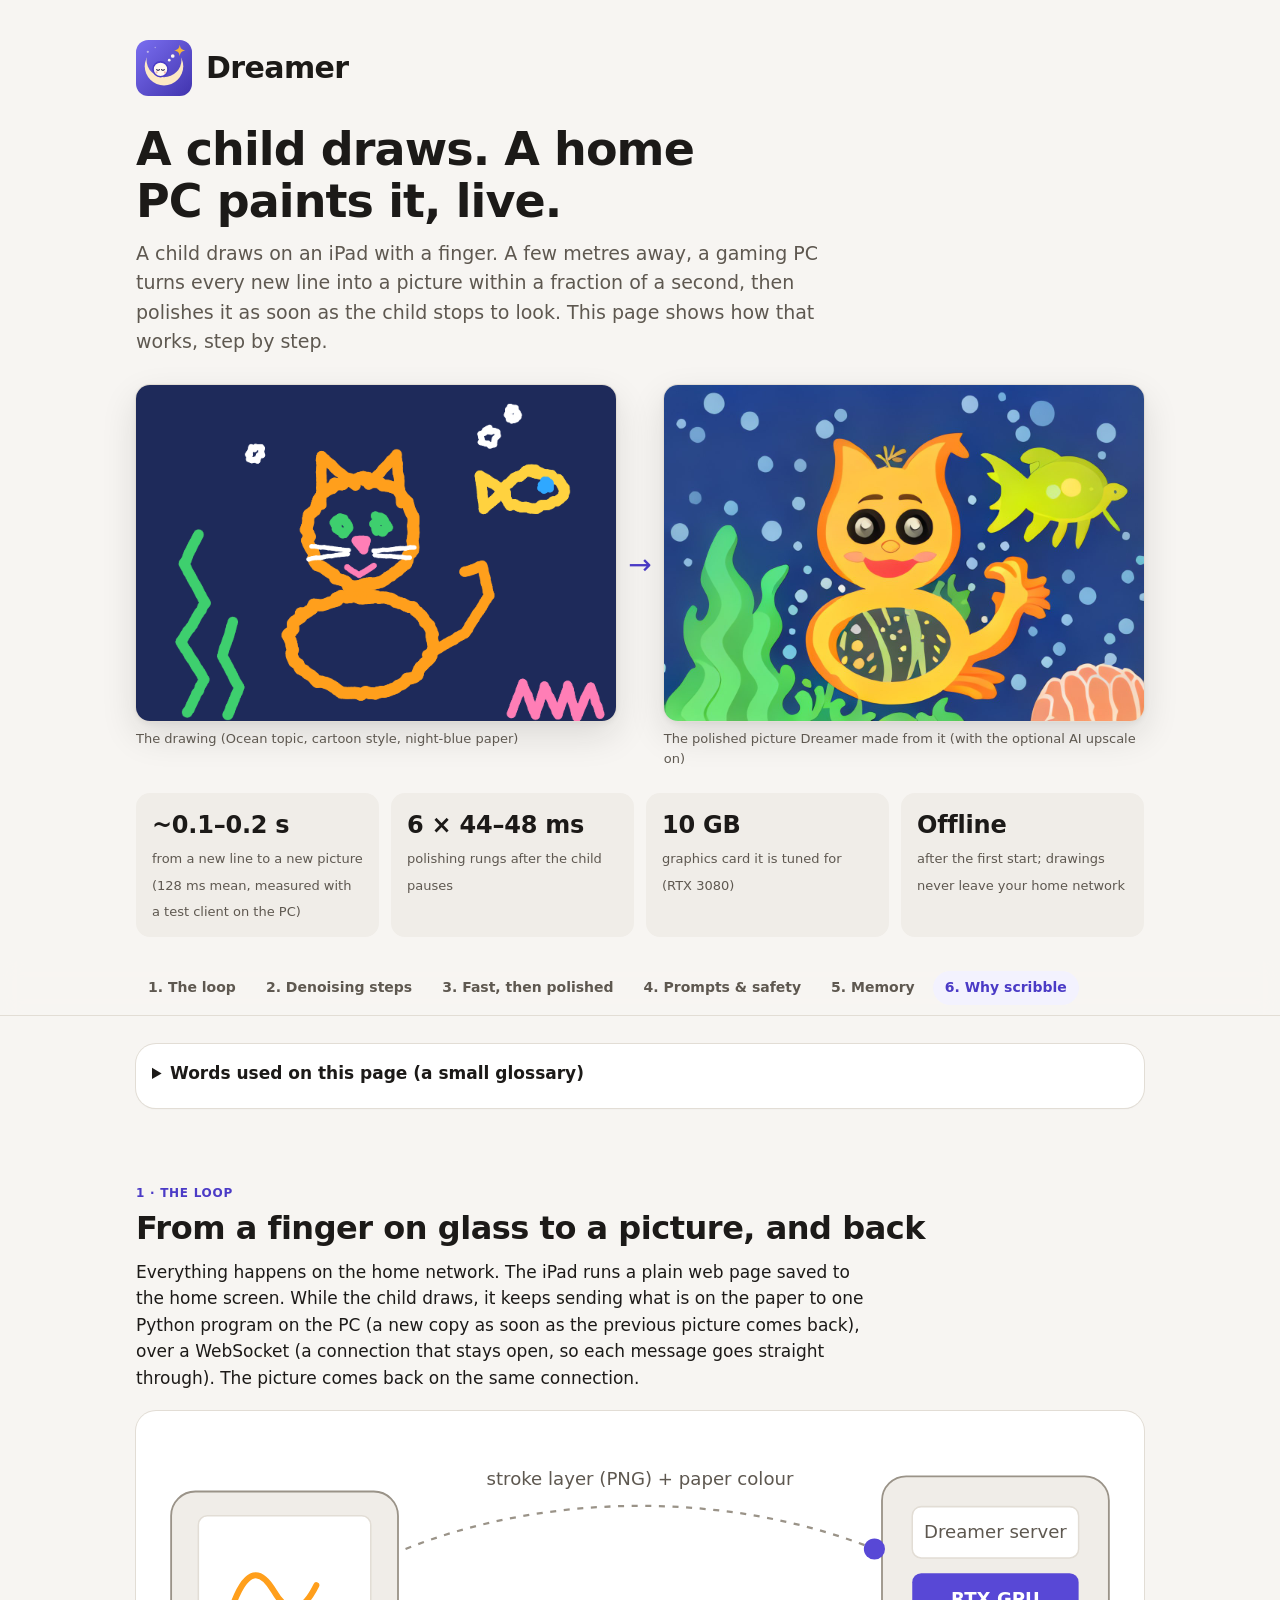
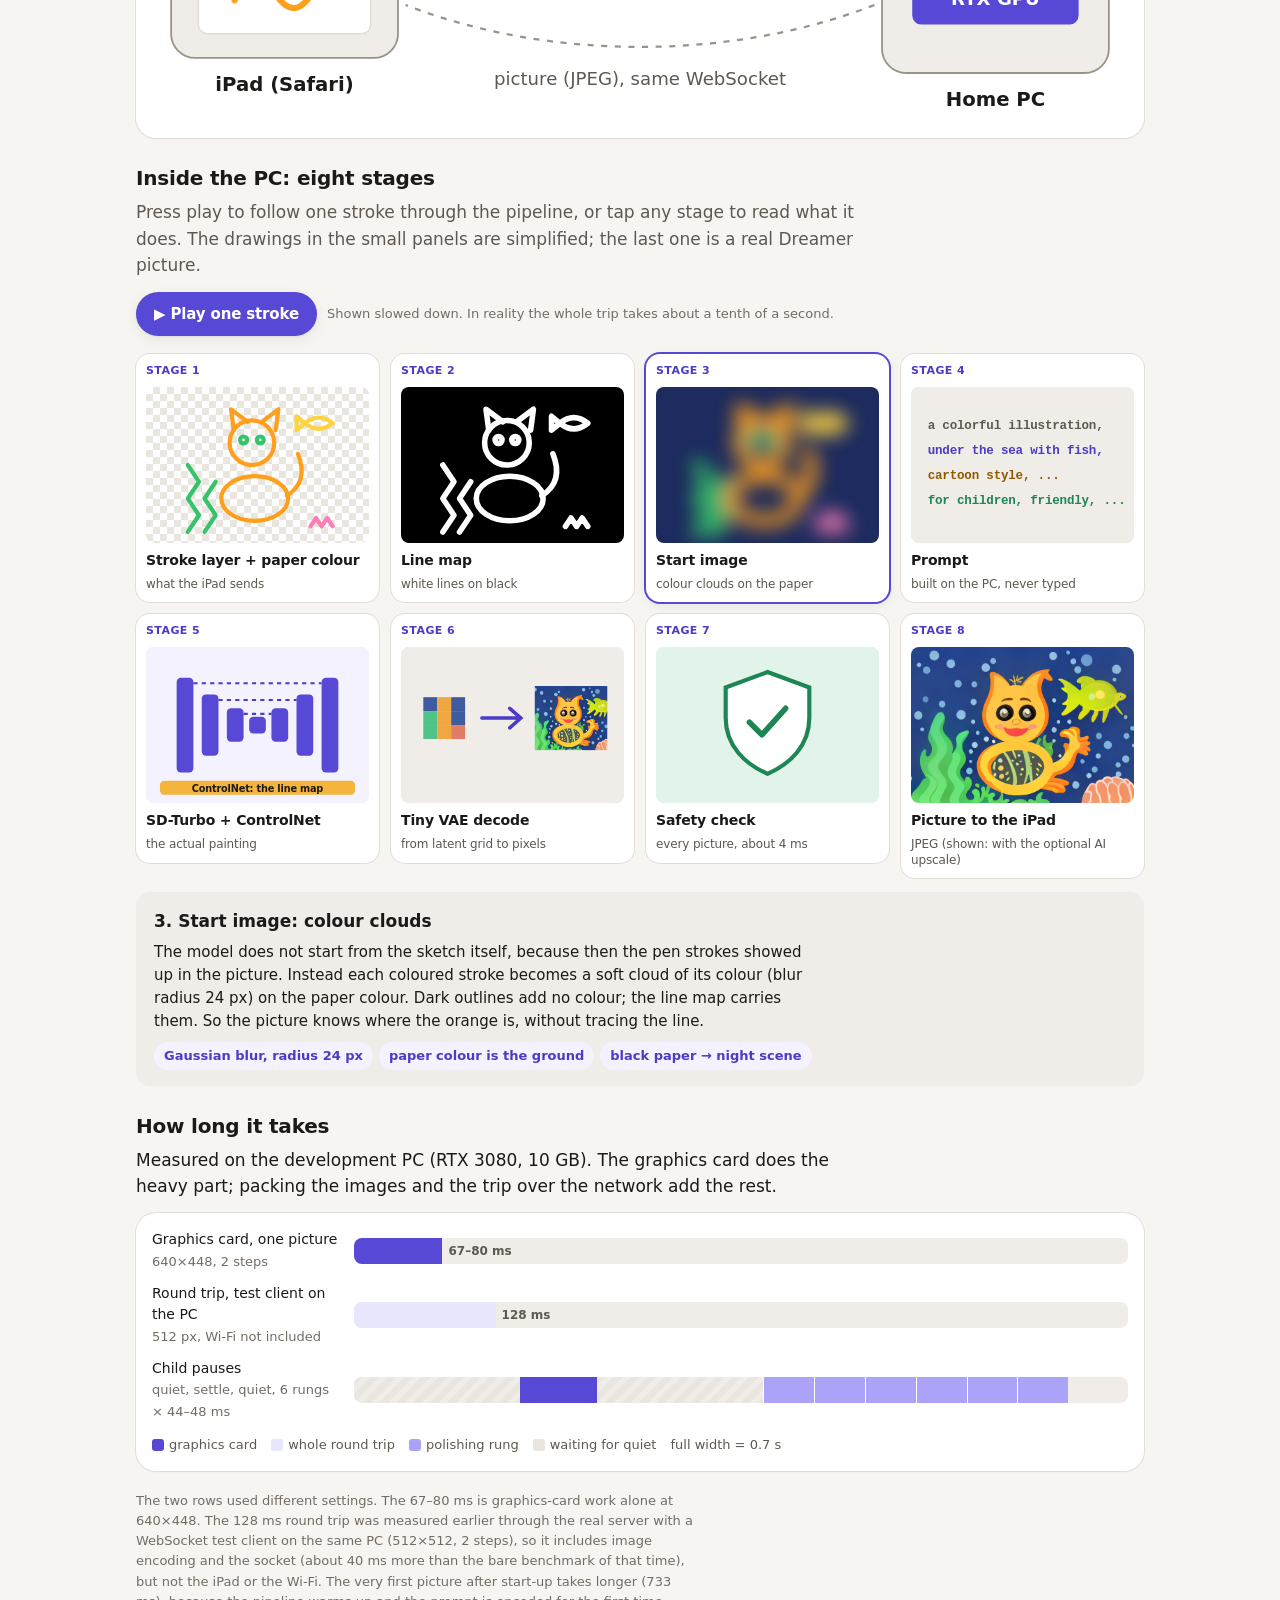
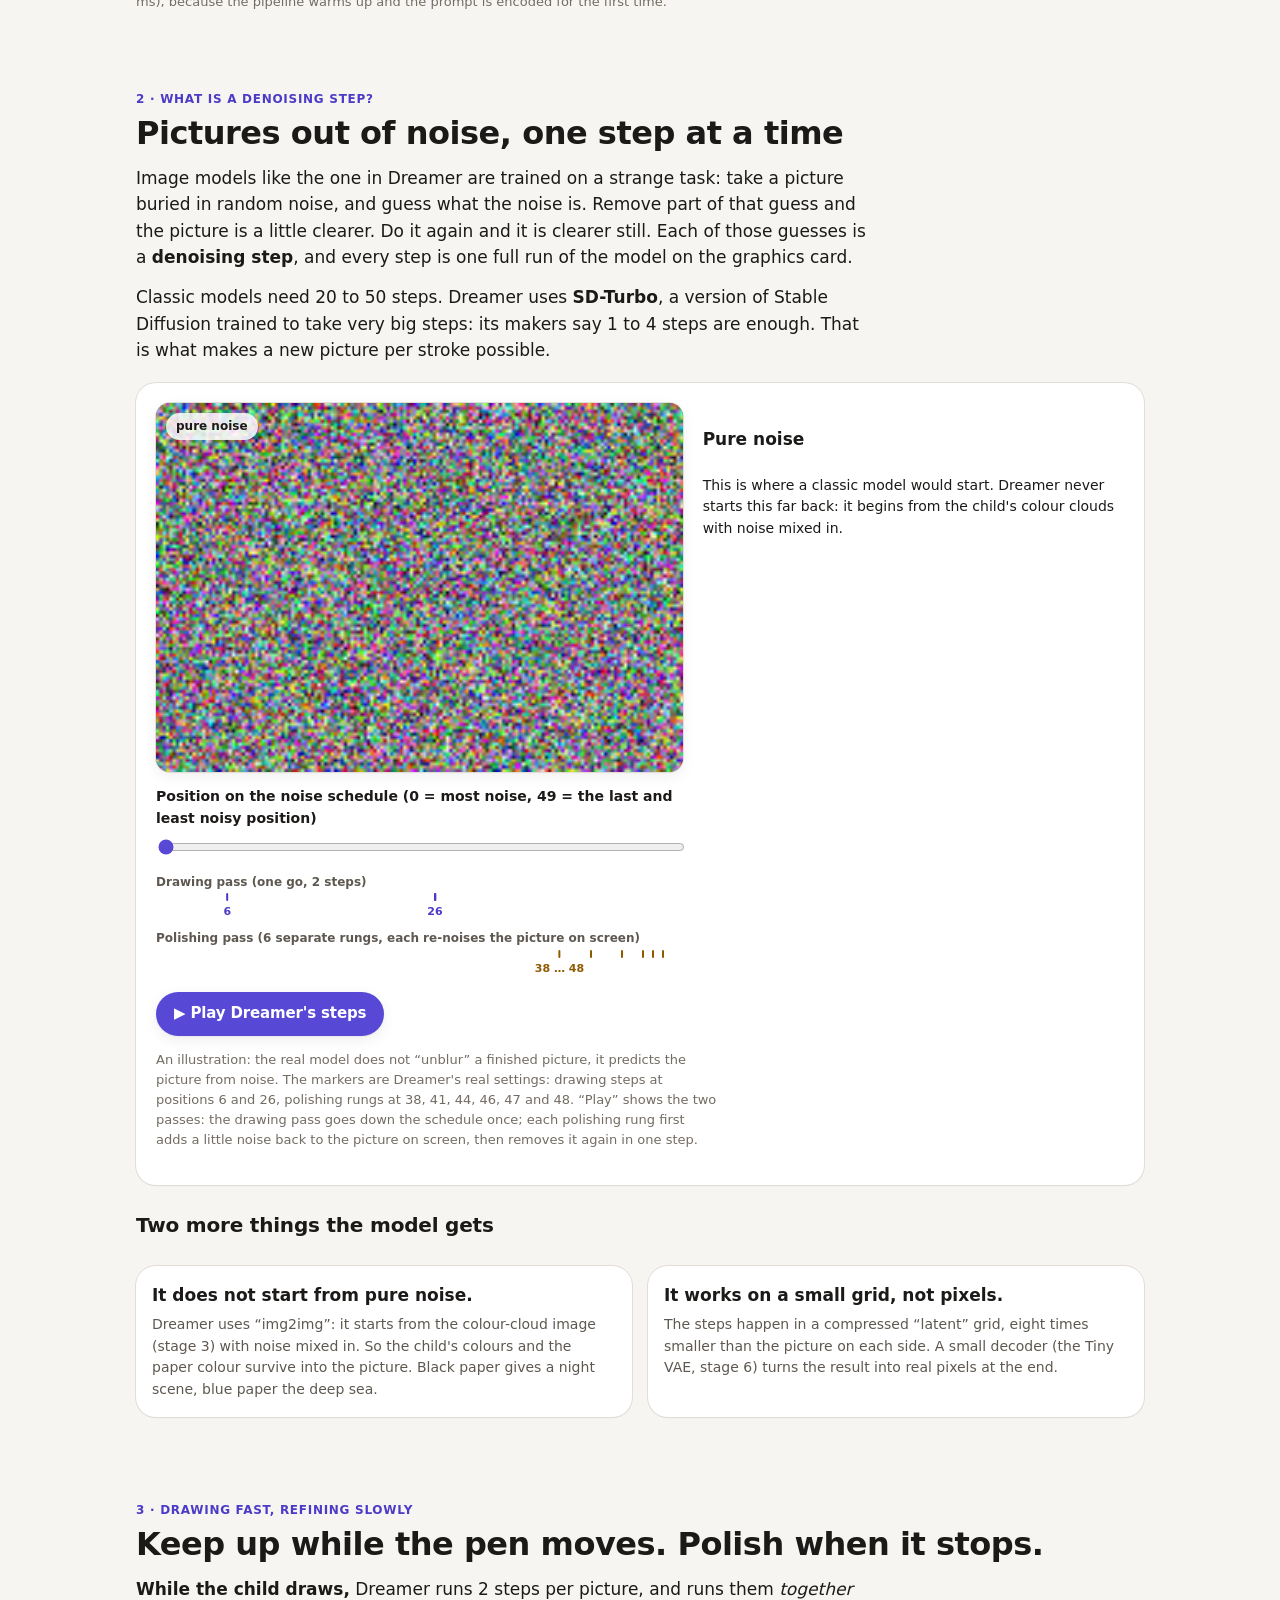
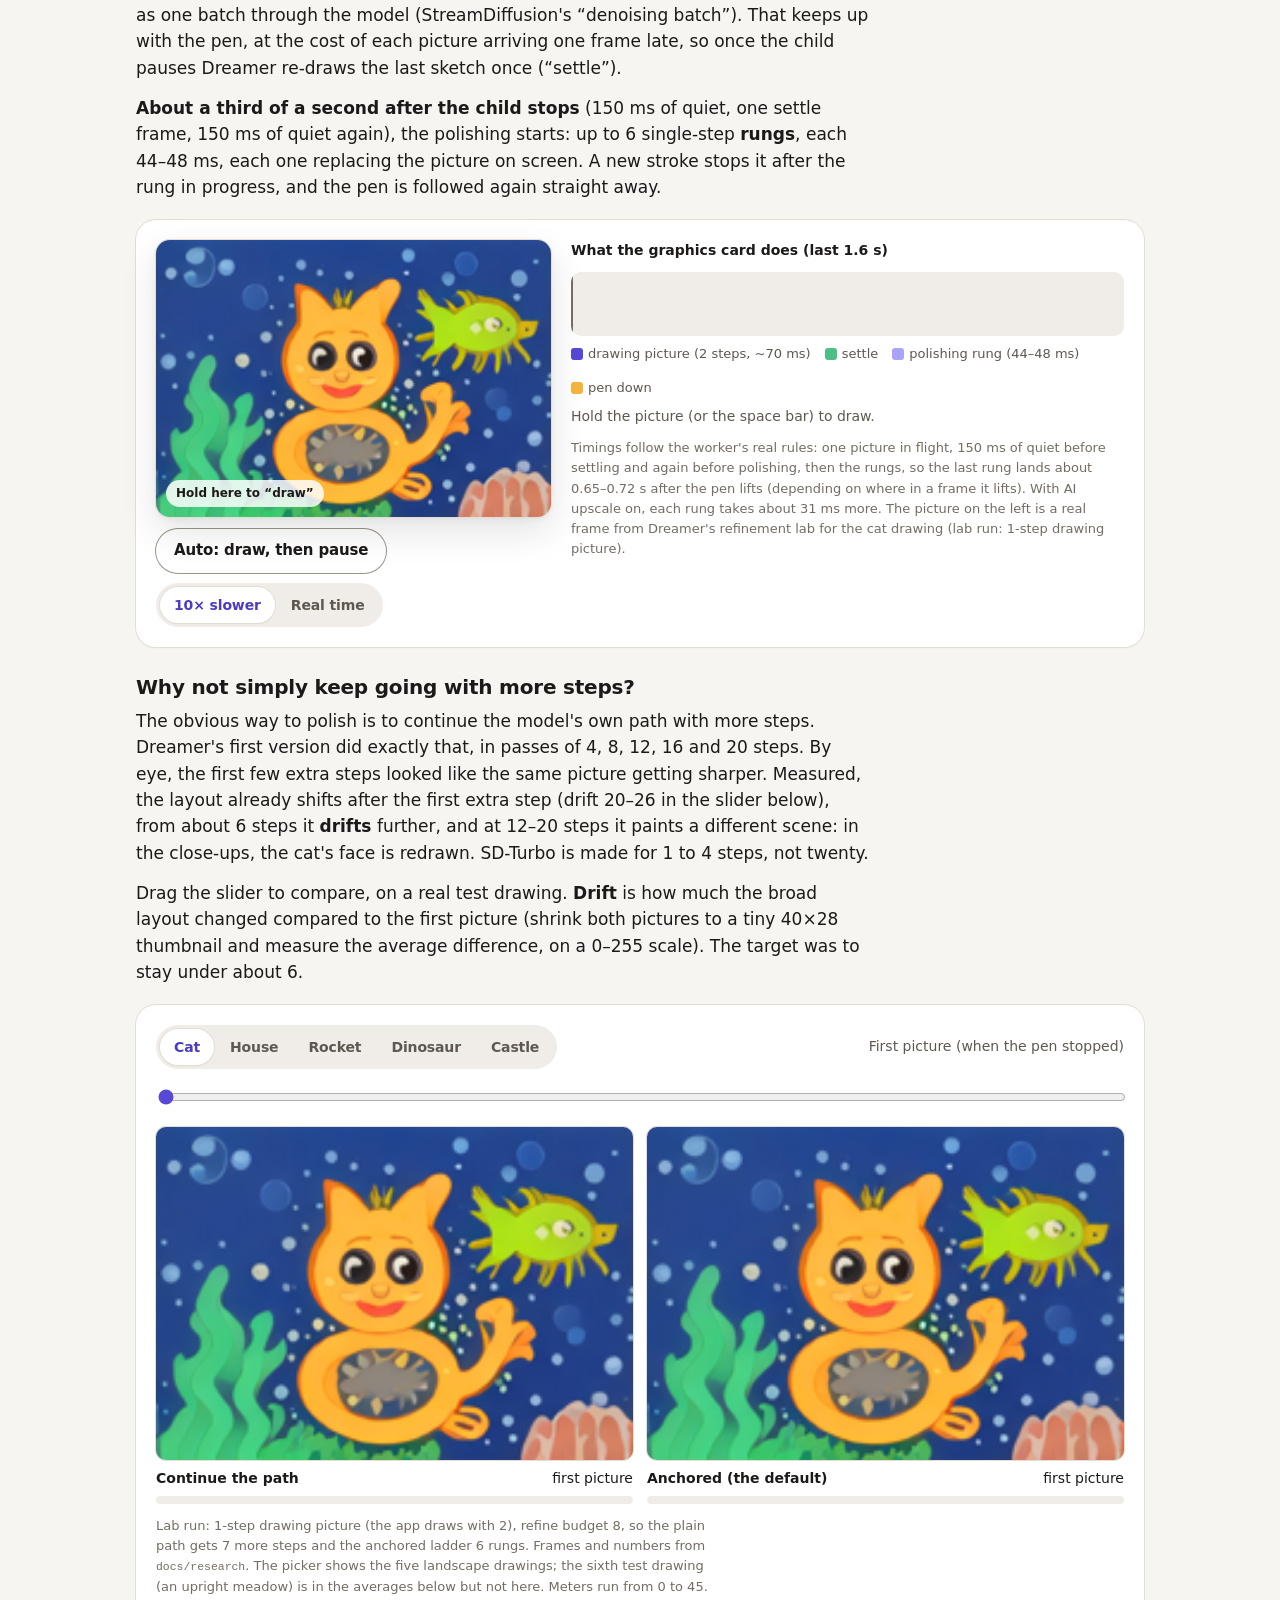
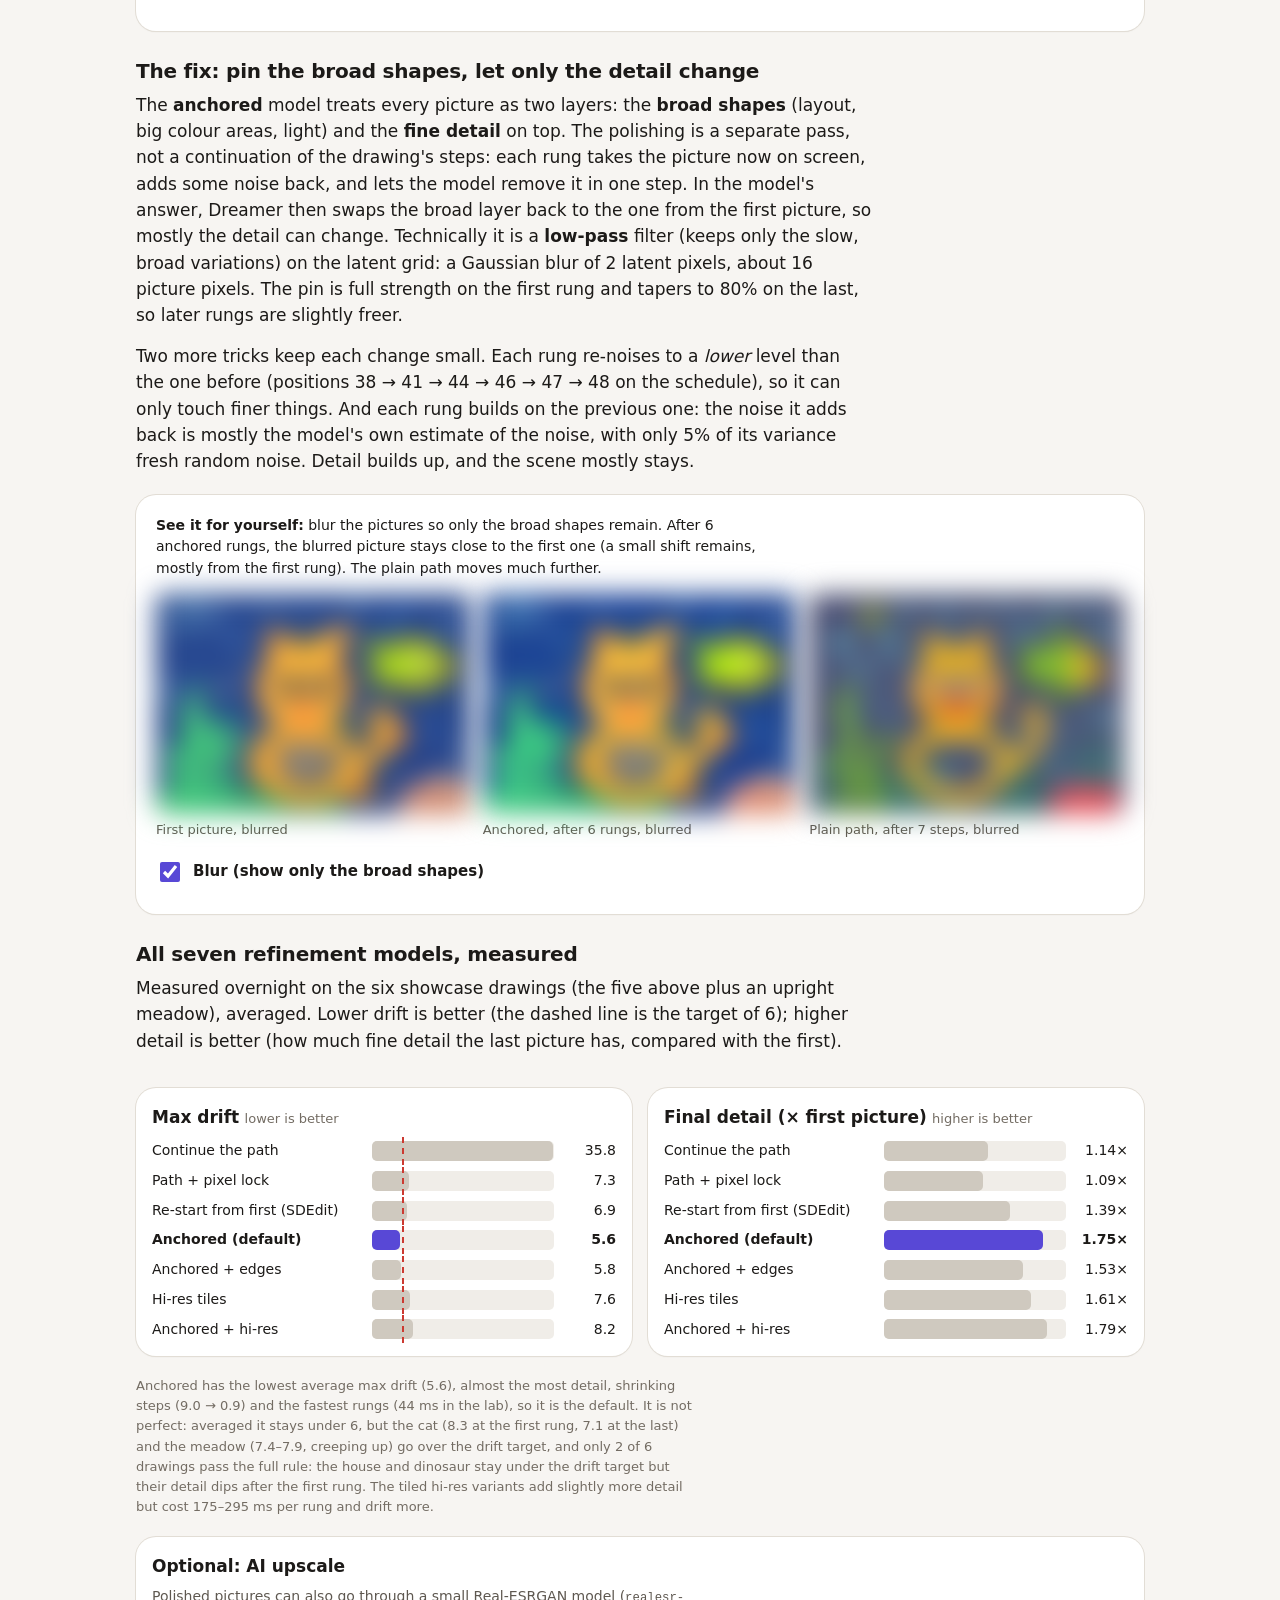
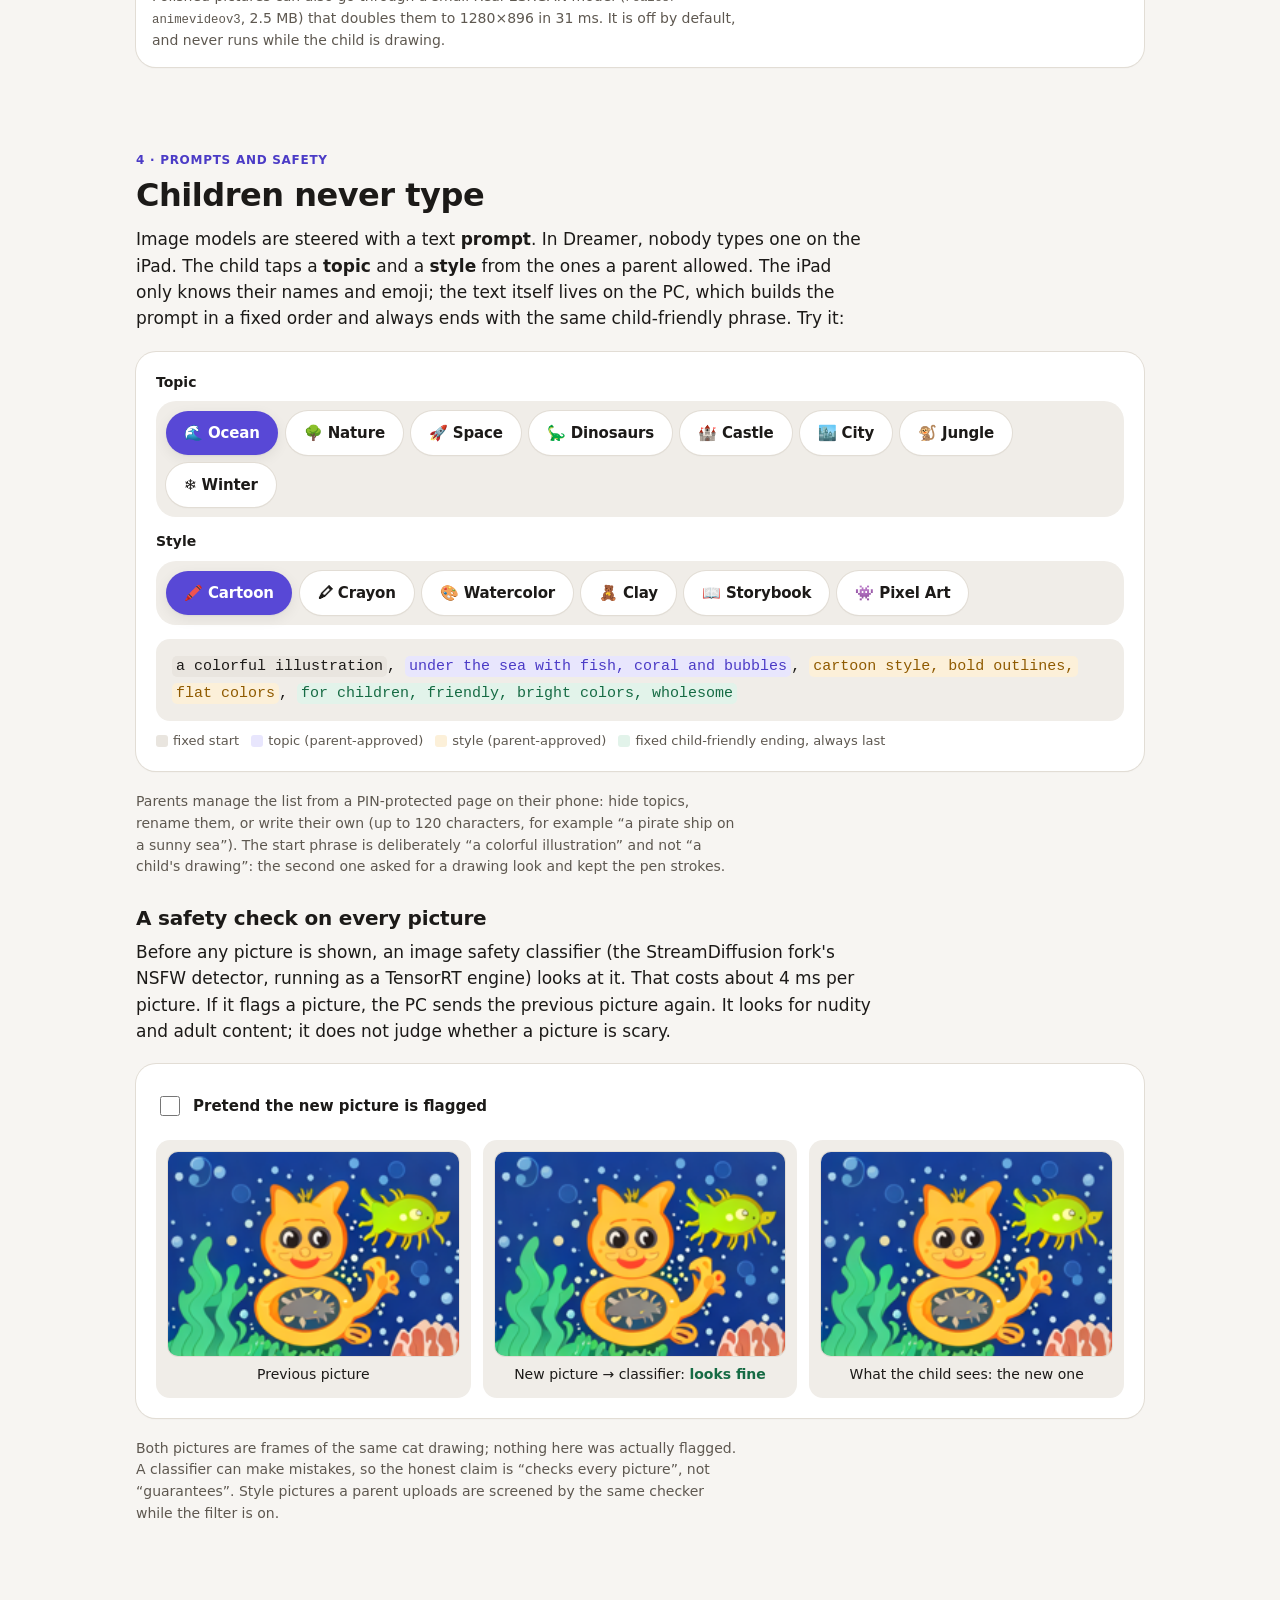
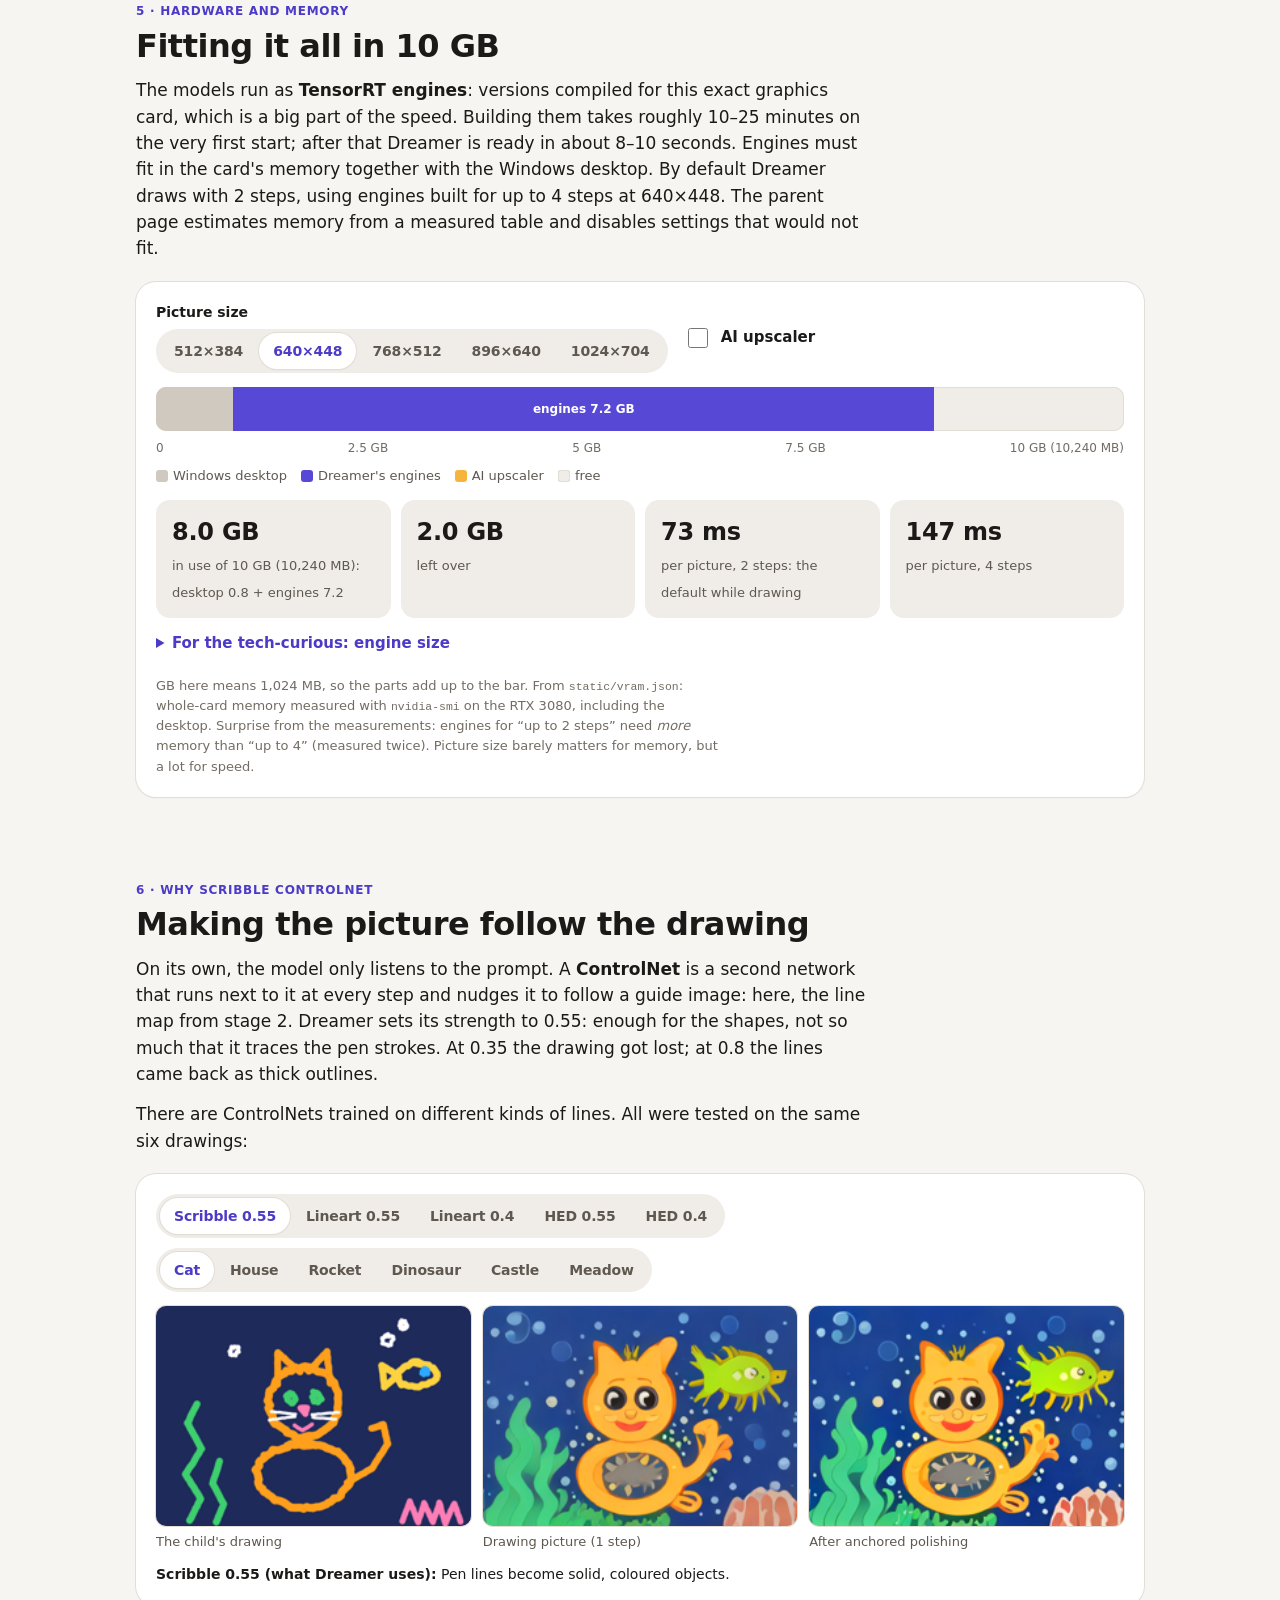
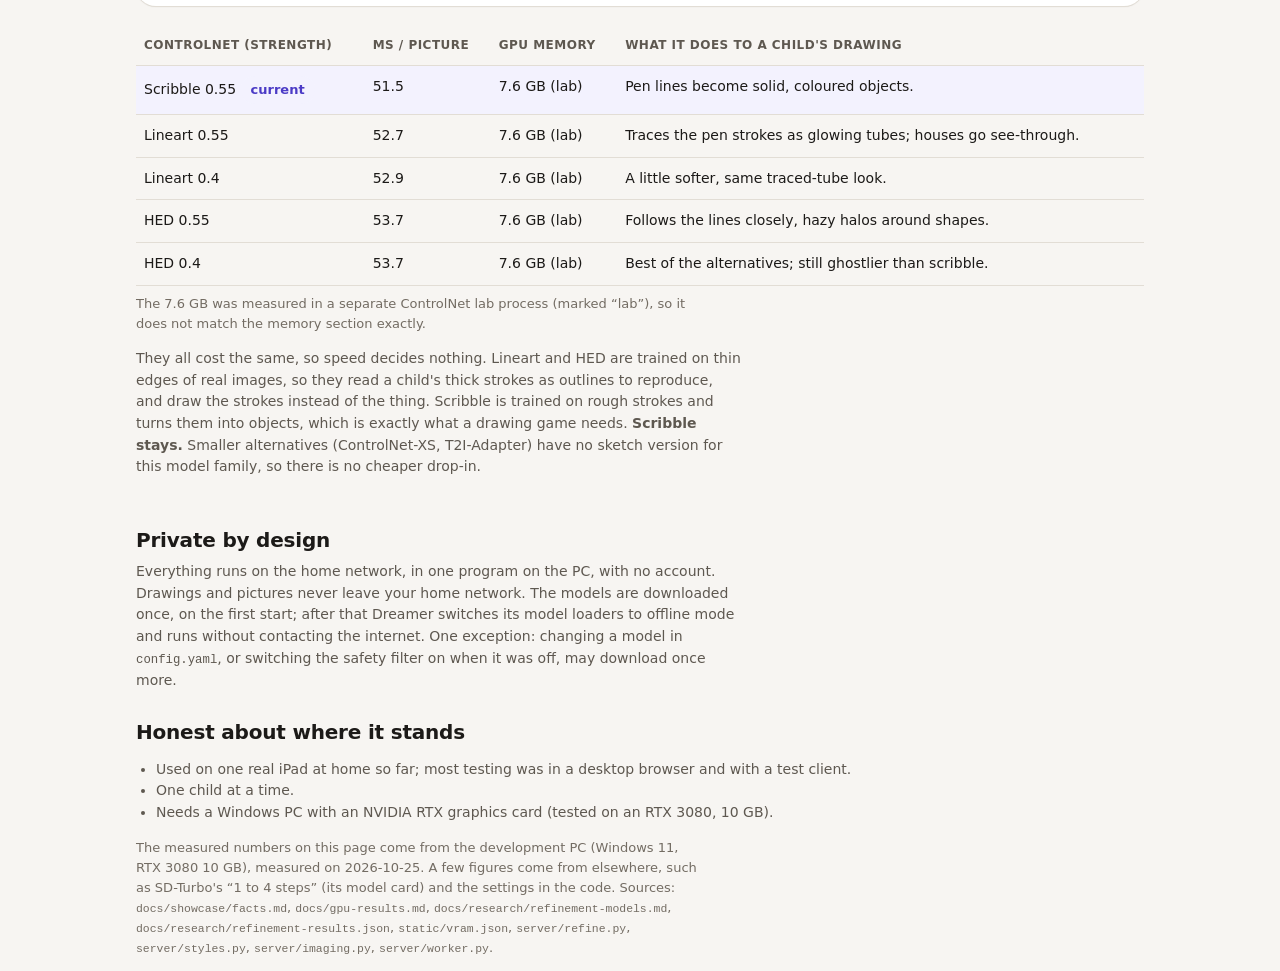
==== commit e329b229: "docs: apply the independent review to the README, showcase docs and explainer Co-Authored-By: Claude" ====
--- a/docs/how-it-works.html
+++ b/docs/how-it-works.html
@@ -118,6 +118,8 @@
 nav.toc { position: sticky; top: 0; z-index: 5; background: color-mix(in srgb, var(--bg) 88%, transparent); backdrop-filter: blur(10px); -webkit-backdrop-filter: blur(10px); border-bottom: 1px solid var(--border); }
 nav.toc ol { list-style: none; display: flex; gap: 6px; margin: 0 auto; padding: 10px 16px; max-width: 1040px; overflow-x: auto; scrollbar-width: none; }
 nav.toc ol::-webkit-scrollbar { display: none; }
+/* Narrow screens: wrap the sections instead of a hidden horizontal drag strip. */
+@media (max-width: 860px) { nav.toc ol { flex-wrap: wrap; overflow-x: visible; } nav.toc a { padding: 5px 10px; } }
 nav.toc a { display: block; white-space: nowrap; text-decoration: none; color: var(--text-muted); font-size: 14px; font-weight: 600; padding: 6px 12px; border-radius: var(--radius-pill); }
 nav.toc a:hover { background: var(--surface-sunken); color: var(--text); }
 nav.toc a.on { background: var(--accent-soft); color: var(--accent-text); }
@@ -178,7 +180,7 @@
 .lat-bar { height: 26px; border-radius: 8px; background: var(--surface-sunken); position: relative; overflow: hidden; }
 .lat-bar span { position: absolute; top: 0; bottom: 0; display: flex; align-items: center; padding: 0 8px; font-size: 12px; font-weight: 600; white-space: nowrap; color: var(--text-on-accent); overflow: hidden; }
 .lat-bar .gpu { background: var(--accent); }
-.lat-bar .net { background: var(--iris-300); color: var(--iris-900); }
+.lat-bar .net { background: var(--iris-100); color: var(--iris-900); }
 .lat-bar .wait { background: repeating-linear-gradient(135deg, var(--surface-pressed) 0 6px, transparent 6px 12px); color: var(--text-muted); }
 .lat-bar .rung { background: var(--track-rung); color: var(--iris-900); border-left: 1px solid var(--surface); }
 
@@ -294,6 +296,11 @@
 @media (prefers-reduced-motion: reduce) {
   *, *::before, *::after { transition-duration: 1ms !important; animation-duration: 1ms !important; }
 }
+/* Keyboard focus must win over the components' own box-shadows. */
+.stage button:focus-visible, button.primary:focus-visible, .seg button:focus-visible,
+.pick:focus-visible, .pad:focus-visible { box-shadow: var(--focus-ring); }
+@media (max-width: 560px) { .lat-row { grid-template-columns: 1fr; gap: 4px; } }
+@media (max-width: 560px) { .net .lbl { font-size: 20px; } .net .sub { font-size: 17px; } }
 </style>
 </head>
 <body>
@@ -368,7 +375,7 @@
 <section class="chapter" id="loop">
   <p class="kicker">1 &middot; The loop</p>
   <h2>From a finger on glass to a picture, and back</h2>
-  <p>Everything happens on the home network. The iPad runs a plain web page saved to the home screen. With every stroke it sends what the child drew to one Python program on the PC, over a WebSocket (a connection that stays open, so each message goes straight through). The picture comes back on the same connection.</p>
+  <p>Everything happens on the home network. The iPad runs a plain web page saved to the home screen. While the child draws, it keeps sending what is on the paper to one Python program on the PC (a new copy as soon as the previous picture comes back), over a WebSocket (a connection that stays open, so each message goes straight through). The picture comes back on the same connection.</p>
 
   <div class="card net">
     <svg viewBox="0 0 640 190" role="img" aria-label="The iPad sends the stroke layer and paper colour to the PC; the PC sends a picture back over the same WebSocket">
@@ -471,7 +478,7 @@
   <p class="kicker">3 &middot; Drawing fast, refining slowly</p>
   <h2>Keep up while the pen moves. Polish when it stops.</h2>
   <p><b>While the child draws,</b> Dreamer runs 2 steps per picture, and runs them <i>together</i> as one batch through the model (StreamDiffusion's &ldquo;denoising batch&rdquo;). That keeps up with the pen, at the cost of each picture arriving one frame late, so once the child pauses Dreamer re-draws the last sketch once (&ldquo;settle&rdquo;).</p>
-  <p><b>When the child stops for 150 ms,</b> the polishing starts: up to 6 single-step <b>rungs</b>, each 44&ndash;48 ms, each one replacing the picture on screen. A new stroke stops it after the rung in progress, and the pen is followed again straight away.</p>
+  <p><b>About a third of a second after the child stops</b> (150 ms of quiet, one settle frame, 150 ms of quiet again), the polishing starts: up to 6 single-step <b>rungs</b>, each 44&ndash;48 ms, each one replacing the picture on screen. A new stroke stops it after the rung in progress, and the pen is followed again straight away.</p>
 
   <div class="card">
     <div class="sim">
@@ -498,13 +505,13 @@
           <span><i style="background:var(--celebrate)"></i>pen down</span>
         </div>
         <div class="readout" id="simReadout" aria-live="polite">Hold the picture (or the space bar) to draw.</div>
-        <p class="note" style="margin-top:10px">Timings follow the worker's real rules: one picture in flight, 150 ms of quiet before settling and again before polishing, then the rungs, so the last rung lands about 0.65&ndash;0.72 s after the pen lifts (depending on where in a frame it lifts). The picture on the left is a real frame from Dreamer's refinement lab for the <span id="padDrawingName">cat</span> drawing (lab run: 1-step drawing picture).</p>
+        <p class="note" style="margin-top:10px">Timings follow the worker's real rules: one picture in flight, 150 ms of quiet before settling and again before polishing, then the rungs, so the last rung lands about 0.65&ndash;0.72 s after the pen lifts (depending on where in a frame it lifts). With AI upscale on, each rung takes about 31 ms more. The picture on the left is a real frame from Dreamer's refinement lab for the <span id="padDrawingName">cat</span> drawing (lab run: 1-step drawing picture).</p>
       </div>
     </div>
   </div>
 
   <h3>Why not simply keep going with more steps?</h3>
-  <p>The obvious way to polish is to continue the model's own path with more steps. Dreamer's first version did exactly that, in passes of 4, 8, 12, 16 and 20 steps. By eye, the first few extra steps looked like the same picture getting sharper. Measured, the layout already shifts after the first extra step (drift 20&ndash;26 in the slider below), and from about 6 steps the picture visibly <b>repaints the scene</b>: in the close-ups, the cat's face is redrawn. SD-Turbo is made for 1 to 4 steps, not twenty.</p>
+  <p>The obvious way to polish is to continue the model's own path with more steps. Dreamer's first version did exactly that, in passes of 4, 8, 12, 16 and 20 steps. By eye, the first few extra steps looked like the same picture getting sharper. Measured, the layout already shifts after the first extra step (drift 20&ndash;26 in the slider below), from about 6 steps it <b>drifts</b> further, and at 12&ndash;20 steps it paints a different scene: in the close-ups, the cat's face is redrawn. SD-Turbo is made for 1 to 4 steps, not twenty.</p>
   <p>Drag the slider to compare, on a real test drawing. <b>Drift</b> is how much the broad layout changed compared to the first picture (shrink both pictures to a tiny 40&times;28 thumbnail and measure the average difference, on a 0&ndash;255 scale). The target was to stay under about 6.</p>
 
   <div class="card">
@@ -548,7 +555,7 @@
     <div class="card tight"><b>Max drift</b> <span class="note">lower is better</span><div class="bars" id="driftBars"></div></div>
     <div class="card tight"><b>Final detail (&times; first picture)</b> <span class="note">higher is better</span><div class="bars" id="detailBars"></div></div>
   </div>
-  <p class="note">Anchored has the lowest average max drift (5.6), almost the most detail, shrinking steps (9.0 &rarr; 0.9) and the fastest rungs (44 ms in the lab), so it is the default. It is not perfect: averaged it stays under 6, but the cat (8.3 at the first rung, 7.1 at the last) and the meadow (7.4&ndash;7.9) still go over, mostly at the first rung, and only 2 of 6 drawings pass the full rule (the others miss it by detail staying flat rather than rising). The tiled hi-res variants add slightly more detail but cost 175&ndash;295 ms per rung and drift more.</p>
+  <p class="note">Anchored has the lowest average max drift (5.6), almost the most detail, shrinking steps (9.0 &rarr; 0.9) and the fastest rungs (44 ms in the lab), so it is the default. It is not perfect: averaged it stays under 6, but the cat (8.3 at the first rung, 7.1 at the last) and the meadow (7.4&ndash;7.9, creeping up) go over the drift target, and only 2 of 6 drawings pass the full rule: the house and dinosaur stay under the drift target but their detail dips after the first rung. The tiled hi-res variants add slightly more detail but cost 175&ndash;295 ms per rung and drift more.</p>
 
   <div class="card tight">
     <b>Optional: AI upscale</b>
@@ -578,7 +585,7 @@
   <p class="small muted">Parents manage the list from a PIN-protected page on their phone: hide topics, rename them, or write their own (up to 120 characters, for example &ldquo;a pirate ship on a sunny sea&rdquo;). The start phrase is deliberately &ldquo;a colorful illustration&rdquo; and not &ldquo;a child's drawing&rdquo;: the second one asked for a drawing look and kept the pen strokes.</p>
 
   <h3>A safety check on every picture</h3>
-  <p>Before any picture is shown, an image safety classifier (<code>Freepik/nsfw_image_detector</code>, running as a TensorRT engine) looks at it. That costs about 4 ms per picture. If it flags a picture, the iPad simply keeps the previous one.</p>
+  <p>Before any picture is shown, an image safety classifier (the StreamDiffusion fork's NSFW detector, running as a TensorRT engine) looks at it. That costs about 4 ms per picture. If it flags a picture, the PC sends the previous picture again. It looks for nudity and adult content; it does not judge whether a picture is scary.</p>
   <div class="card">
     <div class="row"><label class="switch"><input type="checkbox" id="flagToggle"> Pretend the new picture is flagged</label></div>
     <div class="safety">
@@ -610,7 +617,7 @@
     <div class="vram-stats" id="vramStats"></div>
     <details class="techy">
       <summary>For the tech-curious: engine size</summary>
-      <p class="small muted" style="margin:8px 0">An engine is built for a fixed range of steps that can run together in one batch. A bigger range needs more memory, but not always: see the note below.</p>
+      <p class="small muted" style="margin:8px 0">An engine is built for a fixed range of steps that can run together in one batch. A bigger range needs more memory, but not always: see the note below. Dreamer accepts 1, 2, 4 or 8: an engine for up to 3 cannot be built (the ControlNet's TensorRT build fails for that range).</p>
       <div class="seg" role="group" aria-label="Engine batch" id="engPick"></div>
     </details>
     <p class="note" style="margin:12px 0 0">GB here means 1,024 MB, so the parts add up to the bar. From <code>static/vram.json</code>: whole-card memory measured with <code>nvidia-smi</code> on the RTX 3080, including the desktop. Surprise from the measurements: engines for &ldquo;up to 2 steps&rdquo; need <i>more</i> memory than &ldquo;up to 4&rdquo; (measured twice). Picture size barely matters for memory, but a lot for speed.</p>
@@ -715,7 +722,7 @@
     { title: "Line map", body: "Wherever the child drew becomes a white line on black, thickened by one pixel. This is the guide the ControlNet follows. White-on-black turned out to matter: with black-on-white, the model followed the lines clearly less.", facts: ["white on black", "lines thickened 1 px", "feeds the ControlNet"] },
     { title: "Start image: colour clouds", body: "The model does not start from the sketch itself, because then the pen strokes showed up in the picture. Instead each coloured stroke becomes a soft cloud of its colour (blur radius 24 px) on the paper colour. Dark outlines add no colour; the line map carries them. So the picture knows where the orange is, without tracing the line.", facts: ["Gaussian blur, radius 24 px", "paper colour is the ground", "black paper → night scene"] },
     { title: "Prompt", body: "The text that steers the model is built on the PC from the topic and style the child tapped, both chosen by a parent beforehand. It always ends with a fixed child-friendly phrase. Section 4 lets you build one.", facts: ["never typed by the child", "fixed ending, always last"] },
-    { title: "SD-Turbo UNet + scribble ControlNet", body: "The heart of it. SD-Turbo's UNet removes noise in 2 steps while the scribble ControlNet keeps it on the child's lines (strength 0.55). Both run as TensorRT engines compiled for this graphics card. While drawing, the 2 steps run together as one batch, so the picture keeps pace with the pen.", facts: ["2 steps, batched", "ControlNet strength 0.55", "ControlNet ≈ 27 ms of a 49 ms one-step frame"] },
+    { title: "SD-Turbo UNet + scribble ControlNet", body: "The heart of it. SD-Turbo's UNet removes noise in 2 steps while the scribble ControlNet keeps it on the child's lines (strength 0.55). Both run as TensorRT engines compiled for this graphics card. While drawing, the 2 steps run together as one batch, so the picture keeps pace with the pen.", facts: ["2 steps, batched", "ControlNet strength 0.55", "ControlNet ≈ half of a one-step frame"] },
     { title: "Tiny VAE decode", body: "The denoising happens on a compact latent grid, eight times smaller than the picture on each side. A small, fast decoder (TinyVAE) turns that grid into the full-colour picture.", facts: ["latent grid → pixels", "TensorRT engine"] },
     { title: "Safety check", body: "An image classifier looks at every picture before it leaves the PC. If it flags one, the previous picture stays on the iPad. It costs about 4 ms per picture.", facts: ["Freepik/nsfw_image_detector", "≈ 4 ms", "flagged → previous picture stays"] },
     { title: "Picture to the iPad", body: "The picture goes back as a JPEG on the same WebSocket and appears next to the drawing. Measured with a WebSocket test client on the PC itself (512 px), the mean round trip from a new sketch to a new picture was 128 ms; the facts sheet puts it at about 0.1–0.2 s once running. The picture in this panel was made with the optional AI upscale on (off by default).", facts: ["JPEG", "128 ms mean (test client, Wi-Fi not included)", "first picture after start-up 733 ms"] },
@@ -777,7 +784,7 @@
     rows.push({ title: "Child pauses", note: "quiet, settle, quiet, 6 rungs × 44–48 ms", bar: polish });
     byId("latency").innerHTML = rows.map((row) =>
       `<div class="lat-row"><span>${row.title}<br><span class="note">${row.note}</span></span><div class="lat-bar">${row.bar}</div></div>`).join("")
-      + `<div class="legend" style="margin-top:2px"><span><i style="background:var(--accent)"></i>graphics card</span><span><i style="background:var(--iris-300)"></i>whole round trip</span><span><i style="background:var(--track-rung)"></i>polishing rung</span><span><i style="background:var(--surface-pressed)"></i>waiting for quiet</span><span>full width = 0.7 s</span></div>`;
+      + `<div class="legend" style="margin-top:2px"><span><i style="background:var(--accent)"></i>graphics card</span><span><i style="background:var(--iris-100)"></i>whole round trip</span><span><i style="background:var(--track-rung)"></i>polishing rung</span><span><i style="background:var(--surface-pressed)"></i>waiting for quiet</span><span>full width = 0.7 s</span></div>`;
   })();
 
   /* ---------- 2. denoising slider ---------- */
@@ -864,7 +871,7 @@
 
   /* ---------- 3. refinement data (docs/research/refinement-results.json) ---------- */
   const DRAWINGS = ["cat", "house", "rocket", "dinosaur", "castle"];
-  const DRAWING_LABEL = { cat: "Cat", house: "House", rocket: "Rocket", dinosaur: "Dinosaur", castle: "Castle" };
+  const DRAWING_LABEL = { cat: "Cat", house: "House", rocket: "Rocket", dinosaur: "Dinosaur", castle: "Castle", meadow: "Meadow" };
   const DRIFT = {
     path: {
       house: [20.3, 26.1, 30.2, 31.6, 31.8, 32.3, 32.5],
@@ -1109,7 +1116,7 @@
   ];
   const STYLES = [
     ["Cartoon", "\u{1F58D}️", "cartoon style, bold outlines, flat colors"],
-    ["Crayon", "✏️", "crayon drawing, waxy texture"],
+    ["Crayon", "🖍", "crayon drawing, waxy texture"],
     ["Watercolor", "\u{1F3A8}", "soft watercolor painting"],
     ["Clay", "\u{1F9F8}", "claymation, plasticine models"],
     ["Storybook", "\u{1F4D6}", "storybook illustration"],
@@ -1177,6 +1184,7 @@
   let engineBatch = 4;
   let longSide = 640;
   // One unit convention: GB = 1024 MB, and the bar is 10 x 1024 MB like the admin page's budget.
+  // (The fact sheet divides by 1,000: its "7.4 GB" for the default engines is 7,418 MB, shown here as 7.2.)
   const gigabytes = (megabytes) => (megabytes / 1024).toFixed(1);
   const DEFAULT_DRAW_MS = 73; // 2 steps together, 1-4 engine, 640x448 (docs/gpu-results.md)
   function renderVram() {
@@ -1226,7 +1234,7 @@
     byId("cnLook").innerHTML = `<b>${variant.label}${variant.current ? " (what Dreamer uses)" : ""}:</b> ${variant.look}`;
   }
   segmented(byId("cnPick"), VARIANTS.map((variant, index) => ({ value: index, label: variant.label })), 0, (index) => { variantIndex = index; renderControlNet(); });
-  segmented(byId("cnDrawingPick"), DRAWINGS.map((name) => ({ value: name, label: DRAWING_LABEL[name] })), cnDrawing, (name) => { cnDrawing = name; renderControlNet(); });
+  segmented(byId("cnDrawingPick"), [...DRAWINGS, "meadow"].map((name) => ({ value: name, label: DRAWING_LABEL[name] })), cnDrawing, (name) => { cnDrawing = name; renderControlNet(); });
   byId("cnTable").innerHTML = VARIANTS.map((variant) => `<tr class="${variant.current ? "best" : ""}"><td>${variant.label}${variant.current ? " <span class='chip accent'>current</span>" : ""}</td><td class="num">${variant.ms}</td><td class="num">${variant.memory}</td><td>${variant.look}</td></tr>`).join("");
   renderControlNet();
 
